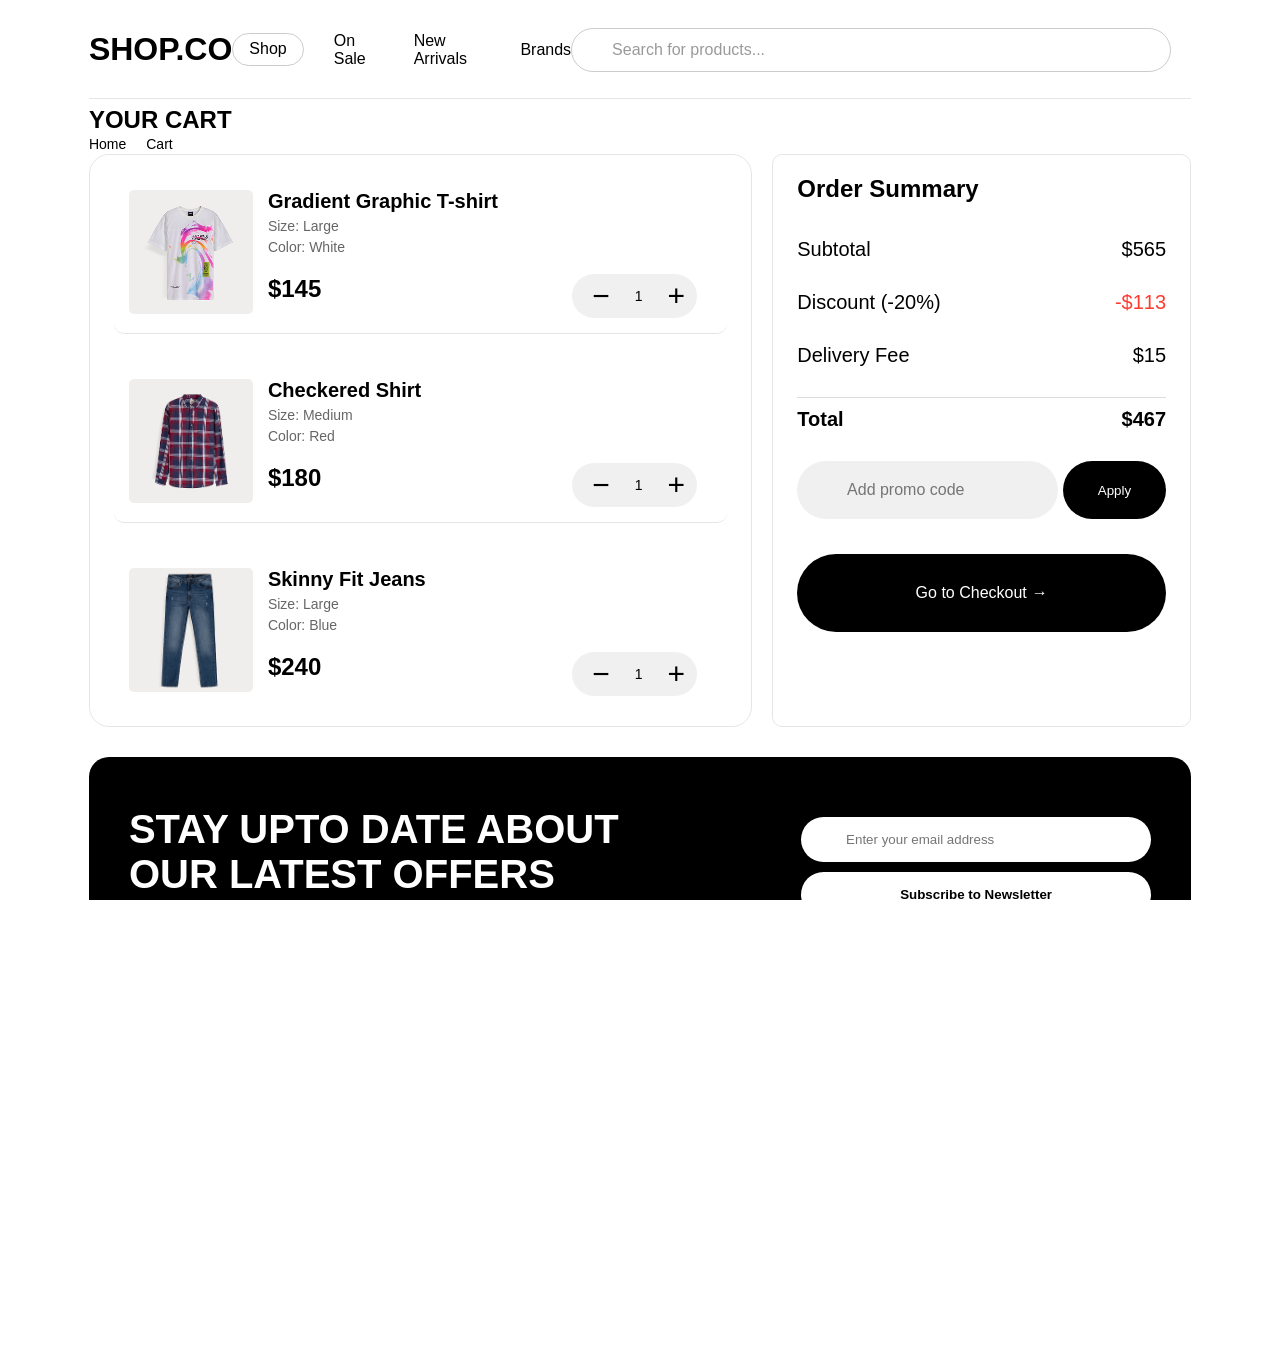
==== cart.html @ a0dbca33 ". ," ====
<!DOCTYPE html>
<html lang="en">

<head>
  <meta charset="UTF-8" />
  <meta name="viewport" content="width=device-width, initial-scale=1.0" />
  <title>Cart -SHOP.CO - Premium Fashion Destination</title>
  <link rel="stylesheet" href="style.css" />
  <link href="https://fonts.cdnfonts.com/css/satoshi" rel="stylesheet">
  <link href="https://db.onlinewebfonts.com/c/f1fcc5aed1e20fc0cdb9f8a7573625bd?family=Integral+CF+Regular"
    rel="stylesheet">
  <script src="https://kit.fontawesome.com/8c332603b5.js" crossorigin="anonymous"></script>
</head>

<body>
  <div id="new-visitor-alert" class="alert-box">
    <span class="close-button">&times;</span>
    <p>Sign up and get 20% off to your first order.
      <span class="alert__link"><a href="">Sign Up Now.</a></span>
    </p>
  </div>
  <header class="header">
    <div class="header__content">
      <div class="header__toggle">
        <i class="fa-solid fa-bars"></i>
      </div>
      <div class="header__logo">
        <a href="index.html#home">SHOP.CO</a>
      </div>
      <nav class="nav">
        <ul class="nav__list">
          <li class="nav__item">
            <div class="dropdown">
              <button class="dropdown__button">
                <a href="product-detail.html">Shop</a>
                <i class="fa fa-angle-down dropdown__icon"></i>
              </button>
              <div class="dropdown__content">
                <a href="#">Men</a>
                <a href="#">Women</a>
                <a href="#">Children</a>
              </div>
            </div>
          </li>
          <li class="nav__item"><a href="index.html#top-sales" class="nav__link">On Sale</a></li>
          <li class="nav__item"><a href="index.html#new__arrivals" class="nav__link">New Arrivals</a></li>
          <li class="nav__item"><a href="" class="nav__link">Brands</a></li>
        </ul>
      </nav>
      <div class="search">
        <div class="search__container">
          <i class="fa-solid fa-search"></i>
          <input type="text" class="search__input" id="search" placeholder="Search for products..." />
        </div>

      </div>
      <div class="header__icons">
        <a href="cart.html"><i class="fa-solid fa-shopping-cart header__icon"></i></a>
        <a href="#"><i class="fa fa-user-circle-o header__icon"></i></a>
      </div>
    </div>
  </header>

  <main id="cart-shop">

    <div class="breadcrumbs">
      <a href="#">Home</a>
      <div class="breadcrumbs-icon"><i class="fa-solid fa-chevron-right"></i></div> <a href="#">Cart</a>
    </div>
    

    <div class="cart-content">
      <h1>YOUR CART</h1>
      <div class="cart-container">
          <div class="cart-items">
              <div class="cart-item">
                  <div class="item-image"></div>
                  <div class="item-details">
                      <div class="item-title">Gradient Graphic T-shirt</div>
                      <div class="item-meta">Size: Large</div>
                      <div class="item-meta">Color: White</div>
                      <div class="item-price">$145</div>
                  </div>
                  <div class="item-actions">
                      <span class="quantity-selector">
                          <button class="quantity-btn">−</button>
                          <span class="quantity-btn figure">1</span>
                          <button class="quantity-btn">+</button>
                      </span>
                      <button class="remove-btn">
                          <i class="fa-solid fa-trash-can"></i>
                      </button>
                  </div>
              </div>
              
              <div class="cart-item">
                  <div class="item-image">
                  </div>
                  <div class="item-details">
                      <div class="item-title">Checkered Shirt</div>
                      <div class="item-meta">Size: Medium</div>
                      <div class="item-meta">Color: Red</div>
                      <div class="item-price">$180</div>
                  </div>
                  <div class="item-actions">
                  <span class="quantity-selector">
                          <button class="quantity-btn">−</button>
                          <span class="quantity-btn figure">1</span>
                          <button class="quantity-btn">+</button>
                  </span>
                      <button class="remove-btn">
                          <i class="fa-solid fa-trash-can"></i>
                      </button>
                  </div>
              </div>
              
              <div class="cart-item">
                  <div class="item-image "></div>

                  <div class="item-details">
                      <div class="item-title">Skinny Fit Jeans</div>
                      <div class="item-meta">Size: Large</div>
                      <div class="item-meta">Color: Blue</div>
                      <div class="item-price">$240</div>
                  </div>
                  <div class="item-actions">
                      <span class="quantity-selector">
                          <button class="quantity-btn">−</button>
                          <span class="quantity-btn figure">1</span>
                          <button class="quantity-btn">+</button>
                      </span>
                      <button class="remove-btn">
                          <i class="fa-solid fa-trash-can"></i>
                          
                      </button>
                  </div>
              </div>
          </div>
          

          <div class="cart-summary">
              <div class="summary-card">
                  <div class="summary-title">Order Summary</div>
                  
                  <div class="summary-row">
                      <div>Subtotal</div>
                      <div>$565</div>
                  </div>
                  
                  <div class="summary-row">
                      <div>Discount (-20%)</div>
                      <div class="discount">-$113</div>
                  </div>
                  
                  <div class="summary-row">
                      <div>Delivery Fee</div>
                      <div>$15</div>
                  </div>
                  
                  <div class="summary-row summary-total">
                      <div>Total</div>
                      <div>$467</div>
                  </div>
                
                  <div class="promo-input">
                      <input type="text" placeholder="      Add promo code" />
                      <i class="fa-solid fa-tag"></i>
                      <button class="apply-btn">Apply</button>
                  </div>
                  
                  <button class="checkout-btn">
                      Go to Checkout
                      <span>→</span>
                  </button>
              </div>
          </div>
      </div>
    </div>
      
  </main>

  <footer class="footer">
    <div class="newsletter">
      <div class="newsletter__content">
        <div class="newsletter__column">
          <h2 class="newsletter__title">STAY UPTO DATE ABOUT <br> OUR LATEST OFFERS</h2>
          <div class="newsletter__form">
            <div class="input-container">
              <i class="fa-solid fa-envelope"></i>
              <input type="email" class="newsletter__input" placeholder="Enter your email address" />
            </div>
            <button class="newsletter__button">Subscribe to Newsletter</button>
          </div>
        </div>
      </div>
    </div>

    <div class="footer__content__container">
      <div class="footer__content">
        <div class="footer__column">
          <div class="footer__logo"><a href="index.html#home">SHOP.CO</a></div>
          <div class="footer__description">
            We have clothes that suits your style and which you're proud to wear. From women to men.
          </div>
          <div class="social-links">
            <i class="fab fa-twitter social-links__icon"></i>
            <i class="fab fa-facebook-f social-links__icon"></i>
            <i class="fab fa-instagram social-links__icon"></i>
            <i class="fab fa-github social-links__icon"></i>
          </div>
        </div>

        <div class="footer__column">
          <h4 class="footer__column-title">Company</h4>
          <ul class="footer__list">
            <li class="footer__list-item">About</li>
            <li class="footer__list-item">Features</li>
            <li class="footer__list-item">Works</li>
            <li class="footer__list-item">Career</li>
          </ul>
        </div>

        <div class="footer__column">
          <h4 class="footer__column-title">Help</h4>
          <ul class="footer__list">
            <li class="footer__list-item">Customer Support</li>
            <li class="footer__list-item">Delivery Details</li>
            <li class="footer__list-item">Terms & Conditions</li>
            <li class="footer__list-item">Privacy Policy</li>
          </ul>
        </div>

        <div class="footer__column">
          <h4 class="footer__column-title">FAQ</h4>
          <ul class="footer__list">
            <li class="footer__list-item">Account</li>
            <li class="footer__list-item">Manage Deliveries</li>
            <li class="footer__list-item">Orders</li>
            <li class="footer__list-item">Payments</li>
          </ul>
        </div>

        <div class="footer__column">
          <h4 class="footer__column-title">Resources</h4>
          <ul class="footer__list">
            <li class="footer__list-item">Free eBooks</li>
            <li class="footer__list-item">Development Tutorial</li>
            <li class="footer__list-item">How to - Blog</li>
            <li class="footer__list-item">Youtube Playlist</li>
          </ul>
        </div>
      </div>

      <div class="footer__bottom">
        <div>Shop.co © 2000–2023, All Rights Reserved</div>
        <div class="payment-methods">
          <img src="https://img.icons8.com/color/48/visa.png" alt="Visa" />
          <img src="https://img.icons8.com/color/48/mastercard-logo.png" alt="Mastercard" />
          <img src="https://img.icons8.com/color/48/paypal.png" alt="Paypal" />
          <img src="https://img.icons8.com/color/48/apple-pay.png" alt="Apple Pay" />
          <img src="https://img.icons8.com/color/48/google-pay.png" alt="Google Pay" />
        </div>
      </div>
  </footer>
  </div>
</body>

</html>
---- style.css ----
:root {
  /* Font Families */
  --font-primary: "Integral CF", sans-serif;
  --font-secondary: 'Satoshi', sans-serif;

  /* Font Sizes */
  --fs-small: 12px;
  --fs-base: 14px;
  --fs-medium: 16px;
  --fs-large: 20px;
  --fs-xl: 24px;
  --fs-xxl: 32px;
  --fs-heading-sm: 36px;
  --fs-heading-md: 40px;
  --fs-heading-lg: 48px;
  --fs-heading-xl: 64px;

  /* Colors */
  --color-black: #000000;
  --color-white: #ffffff;
  --color-gray-light: #d9d9d9;
  --color-gray-medium: #f0f0f0;
  --color-gray-dark: #888888;
  --color-text-primary: rgba(0, 0, 0, 1);
  --color-text-secondary: rgba(0, 0, 0, 0.6);
  --color-text-tertiary: rgba(0, 0, 0, 0.4);
  --color-accent: #ff3333;
  --color-star: #ffc633;
  --color-success: #01ab31;

  /* Spacing */
  --space-xs: 5px;
  --space-sm: 10px;
  --space-md: 15px;
  --space-lg: 20px;
  --space-xl: 30px;
  --space-xxl: 40px;

  /* Border Radius */
  --radius-sm: 20px;
  --radius-md: 40px;
  --radius-lg: 62px;
  --radius-circle: 50%;

  /* Shadows */
  --shadow-sm: 0 2px 10px rgba(0, 0, 0, 0.05);
  --shadow-md: 0 4px 12px rgba(0, 0, 0, 0.1);
  --shadow-lg: 0 8px 16px rgba(0, 0, 0, 0.2);

  /* Transitions */
  --transition-fast: 0.2s ease;
  --transition-medium: 0.3s ease;
  --transition-slow: 0.5s ease;
}

* {
  padding: 0;
  margin: 0;
  box-sizing: border-box;
  ;
}

a {
  text-decoration: none;
  color: inherit;
  border: none;
}


html,
body {
  width: 100vw;
  height: 100%;
  margin: 0;
  padding: 0;
  scroll-behavior: smooth;
  overflow-x: hidden;

}

body {
  padding-top: 76px;
  font-family: var(--font-secondary);
  transition: padding-top 0.3s;
  display: flex;
  flex-direction: column;
  min-height: 100vh;
  -ms-overflow-style: none;
}

body.alert-active {
  padding-top: 116px;
}

body::-webkit-scrollbar {
  display: none;
}

.alert-box {
  position: fixed;
  top: 0;
  left: 0;
  width: 100%;
  background-color: #000000;
  color: #ffffff;
  padding: 15px;
  z-index: 1000;
  font-size: 14px;
  align-items: center;
  text-align: center;
  height: 40px;
  display: none;
  transition: var(--transition-medium);
}

.alert__link a {
  color: #fff;
}

.alert-active .header {
  top: 40px;
}

.close-button {
  position: absolute;
  top: 5px;
  right: 10px;
  font-size: 20px;
  cursor: pointer;
}

/* Header Styles */
.header {
  display: flex;
  justify-content: space-between;
  align-items: center;
  background: #ffffff;
  position: absolute;
  width: 100vw;
  z-index: 100;
  top: 0;
  margin: 0 auto;
  transition: top 0.3s;
  overflow: hidden;
  padding: 0;
  left: 0;
  right: 0;
  height: 100px;

}

.header__content {
  width: 86.11vw;
  display: flex;
  border-bottom: 1px solid rgba(0, 0, 0, 0.1);
  justify-content: space-between;
  align-items: center;
  background: #ffffff;
  padding: 26px 0;
  position: relative;
  top: 0;
  margin: 0 auto;
  transition: top 0.3s;
}

.header__toggle {
  display: none;
}

.header__logo {
  font-weight: bold;
  font-size: 32px;
  font-family: var(--font-primary);
}

.nav__list {
  list-style: none;
  display: flex;
  gap: 30px;
}

.nav__item {
  display: flex;
  align-items: center;
  font-family: var(--font-secondary);

}

.nav__link {
  text-decoration: none;
  color: black;
}

.dropdown__icon {
  font-size: 16px;
  color: black;
  background: transparent;
  border: none;
  vertical-align: middle;
}

.dropdown {
  position: relative;
  display: inline-block;
  display: flex;
  align-items: center;
  gap: 5px;
  border: none;
  outline: none;
}

.dropdown__content {
  display: none;
  position: absolute;
  background-color: #f0f0f0;
  min-width: 200px;
  box-shadow: 0px 8px 16px 0px rgba(0, 0, 0, 0.2);
  z-index: 1;
  border: none;
  outline: none;
}

.dropdown__button {
  background-color: #ffffff;
  color: black;
  font-size: 16px;
  border: none;
  cursor: pointer;
  position: relative;
  border: none;
  outline: none;
}

.search {
  display: flex;
  justify-content: center;
  align-items: center;
  gap: 20px;
  position: relative;
}

.search__container {
  position: relative;

}

.search__container .fa-search {
  position: absolute;
  top: 50%;
  left: 20px;
  transform: translateY(-50%);
  color: #d9d9d9;
  z-index: 1;
}

.search__input {
  width: 40%;
  padding: 15px 20px 15px 45px;
  border-radius: 62px;
  position: relative;
  box-shadow: rgba(0, 0, 0, 0.1);
  border: none;
}


.search__input:focus {
  outline: none;
  box-shadow: rgba(0, 0, 0, 0.1) 0px 0px 0px 2px;
}

.search__input::placeholder {
  color: rgba(0, 0, 0, 0.4);
  font-size: 16px;
  font-family: var(--font-secondary);

}

.header__icons {
  display: flex;
  gap: 20px;
}

.header__icon {
  font-size: 24px;
  color: black;
  background: transparent;
  border: none;
}

input[type="text"] {
  width: 600px;
  box-sizing: border-box;
  border: 1px solid #ccc;
  border-radius: 62px;
  font-size: 16px;
  background-color: white;

  background-position: 10px 10px;
  background-repeat: no-repeat;
  padding: 12px 20px 12px 40px;
}

.icon {
  font-size: 24px;
  color: black;
  background: transparent;
  border: none;
}





/* Hero Section */
.hero {
  position: relative;
  width: 100vw;
  margin: 0;
  left: 0;
}

.hero__content {
  top: 1%;
  position: absolute;
  width: 100%;
  margin: 0 auto;
  left: 10%;
  line-height: 2;

}

.hero__content h1 {
  text-align: left;
  line-height: 1.5;
  font-weight: 900;
  font-family: var(--font-primary);
}

.hero__image-container {
  display: block;
  justify-content: center;
  align-items: center;
  height: 850px;
  background-image: url("images/Rectangle 2.jpg");
  background-size: cover;
  background-position: center;
  position: relative;
  width: 100vw;
  margin: 0;
  padding: 0;
  background-repeat: no-repeat;
}

.hero__title {
  font-size: 64px;
  color: black;
  font-weight: bolder;
  line-height: 1.2;
  padding: 10px;
}

.hero__description {
  font-size: 16px;
  color: rgba(0, 0, 0, 0.6);
  padding: 20px;
  line-height: 2;

}

.hero__button {
  background-color: black;
  color: white;
  font-size: 16px;
  border: none;
  padding: 16px 32px;
  border-radius: 62px;
  cursor: pointer;
  box-shadow: rgba(0, 0, 0, 0.1);
  width: 210px;
  padding: 16px 32px;
  align-items: center;
  justify-content: center;
  letter-spacing: 1.2;
  display: flex;
  margin-top: 20px;
  margin-bottom: 40px;
}

.hero__button:hover {
  background-color: #d9d9d9;
  color: black;
  box-shadow: rgba(0, 0, 0, 0.1) 0px 0px 0px 2px;
}

.stats {
  width: 50%;
  display: flex;
}

.stats__container {
  padding: 0 50px 0;
  text-align: center;
  border-left: 1px solid rgba(0, 0, 0, 0.1);
  line-height: 1.5;
}

.stats__container:first-child {
  padding-left: 0;
  border-left: none;
}

.stats__item {
  color: #d9d9d9;
  display: flex;
  flex-direction: column;
  padding: 0;
  margin: 0;
}

.value {
  font-size: 40px;
  color: #000;
  font-weight: bold;
}

.label {
  font-size: 14px;
  color: rgba(0, 0, 0, 0.6);
  width: 100%;

}

.stats__items .stats {
  margin: 0;
  padding: 0;
}

.stats__item:first-child {
  margin-left: 0;
  padding-left: 0;
}


.hero__vector {
  position: absolute;
  top: 70px;
  right: 90px;
  height: 200px;
  width: 200px;
  background: url(vectors/Vector.png);
  background-repeat: no-repeat;
}

.hero__vector-two {
  position: absolute;
  top: 250px;
  left: 800px;
  height: 200px;
  width: 200px;
  background: url(vectors/Vector-two.png);
  background-repeat: no-repeat;
}


/* Brands Section */
.brands {
  background-color: black;
  height: 201px;
  width: 100vw;
  color: #000;
  margin: 0;
  padding: 0;
}

.brands__container {
  color: #ffffff;
  padding: 10px;
  border-radius: 5px;
  height: 200px;
  display: flex;
  margin-left: 32px;
  margin-right: 32px;
  align-items: center;
  margin: 0;
  padding: 0 6.945%;
  width: 100vw;
}

.brands__logo {
  flex-basis: 20%;
  display: flex;
}

.brands__logo:first-child {
  background: url(vectors/versace.png);
  height: 100px;
  background-repeat: no-repeat;
  width: 100%;
  background-position: center;
}

.brands__logo:nth-child(2) {
  background: url(vectors/zara-logo-1\ 1.png);
  height: 100px;
  background-repeat: no-repeat;
  width: 100%;
  background-position: center;
}

.brands__logo:nth-child(3) {
  background: url(vectors/gucci-logo-1\ 1.png);
  height: 100px;
  background-repeat: no-repeat;
  width: 100%;
  background-position: center;
}

.brands__logo:nth-child(4) {
  background: url(vectors/prada-logo-1\ 1.png);
  height: 100px;
  background-repeat: no-repeat;
  width: 100%;
  background-position: center;
}

.brands__logo:nth-child(5) {
  background: url(vectors/Group.png);
  height: 100px;
  background-repeat: no-repeat;
  width: 100%;
  background-position: center;
}

/* Products Section */
.products-section {
  display: block;
  justify-content: center;
  align-items: center;
  width: 86.11%;
  margin: 0 auto;

}

.arrivals {
  border-bottom: 1px solid rgba(0, 0, 0, 0.1);
}

.section__header {
  font-size: 48px;
  text-align: center;
  margin: 100px 0;
  font-family: var(--font-primary);
  font-weight: bold;

}

.products__container {
  width: 100%;
  align-items: center;
  margin: 0 auto;
}

.section__button {
  display: inline-block;
  text-align: center;
  width: 100%;
}

.products__button {
  width: 220px;
  padding: 16px 32px;
  border-radius: 62px;
  border: 2px solid gray;
  background-color: white;
  color: #1e1e1e;
  margin: 100px 0;

}

.products__button:hover {
  background-color: #1e1e1e;
  color: #ffffff;
}


/* Product Cards */
.products-grid {
  display: flex;
  gap: 1%;
  margin: auto;
  width: 100%;
}

.products-grid .product-card:first-child {
  margin-left: 0;
}

.products-grid .product-card:last-child {
  margin-right: 0;
}

.product-card {
  width: calc(25% - 0.75%);
  margin: 0;
}

.product-card .checked,
.product-card .fa-star-half {
  color: gold;
}

.product-card h3 {
  font-size: 20px;
  font-family: var(--font-secondary);
}

.product-card label {
  font-size: 14px;
  padding: 10px;
  font-weight: bold;
}

.product-card img {
  width: 100%;
  height: 100%;
  flex-direction: row;
  border-radius: 20px;
}

.product-price__current {
  color: black;
}

.product-price__old {
  text-decoration: line-through;
  color: grey;
}

.product-price__current,
.product-price__old {
  font-size: 24px;
  font-weight: bold;
  margin-right: 5px;
}

.product-price__discount {
  color: #ff3333;
  font-size: 12px;
  box-shadow: 2px 2px 12px rgba(255, 51, 51, 0.1);
  border-radius: 62%;
  border: none;
  outline: none;
  width: 94px;
}


/* Categories Section */

.homepage-categories {
  width: 86.11vw;
  margin: 0 auto;
  padding: 50px 0;
}


.categories__content {
  display: block;
  width: 100%;
  padding: 40px 0;
  background-color: #f0f0f0;
  border-radius: 40px;
  margin: 0 auto;
}

.categories__header {
  text-align: center;
  font-size: 48px;
  font-weight: 900;
  margin-bottom: 50px;
  text-transform: uppercase;
  padding-top: 50px;
  font-family: var(--font-primary);

}

.categories-grid {
  display: flex;
  flex-direction: column;
  width: 90%;
  margin: 0 auto;
  padding-bottom: 100px;
}

.categories-row {
  display: flex;
  width: 100%;
  gap: 1.5%;
  margin-bottom: 20px;
  justify-content: center;
  height: 560px;
}

.category-card {
  background-color: white;
  border-radius: 20px;
  overflow: hidden;
  box-shadow: 0 2px 10px rgba(0, 0, 0, 0.05);
  position: relative;
  height: 550px;
}

.category-card a {
  display: block;
  position: relative;
  width: 100%;
  height: 100%;
  left: 0;
  top: 0;
}

.category-card__name {
  position: absolute;
  top: 30px;
  left: 30px;
  font-size: 36px;
  font-weight: bold;
  font-family: var(--font-secondary);

}

.category-card__image {
  width: 100%;
  height: 100%;
  background-size: cover;
  background-position: center;
}

.category-card--casual,
.category-card--gym {
  width: 60%;
}

.category-card--formal,
.category-card--party {
  width: 100%;
}

.category-card--casual .category-card__image {
  background-image: url('images/image 11.png');
}

.category-card--formal .category-card__image {
  background-image: url('images/image 13.png');
}

.category-card--party .category-card__image {
  background-image: url('images/image 12.png');
}

.category-card--gym .category-card__image {
  background-image: url('images/image 14.png');
}

/* Testimonials Section */
.testimonials {
  display: block;
  width: 86.11vw;
  margin: 0 auto;
}

.testimonials__header {
  display: flex;
  justify-content: space-between;
  align-items: center;
  margin: 0 auto;
  padding: 40px 20px;
  width: 100%;
}

.testimonials__title {
  font-size: 48px;
  margin: 0;
  font-family: var(--font-primary);

}

.testimonials__controls {
  display: flex;
  gap: 15px;
}

.testimonials__arrow {
  width: 50px;
  height: 50px;
  border-radius: 50%;
  background-color: #ffffff;
  display: flex;
  align-items: center;
  justify-content: center;
  cursor: pointer;
  transition: all 0.3s ease;
}

.testimonials__arrow:hover {
  background-color: #f1f1f1f1;
  color: black;
}

.testimonials__arrow i {
  font-size: 1.2rem;
}

.testimonials__grid {
  width: 100%;
  display: flex;
  justify-content: center;
  align-items: center;
  gap: 0.7%;
  margin: 0 auto;

}

.testimonial-card {
  min-width: 28%;
  background-color: #ffffff;
  border: 1px solid #ddd;
  border-radius: 20px;
  padding: 32px 28px;
  box-shadow: 0 4px 12px rgba(0, 0, 0, 0.1);
}

.blurry__text {
  -webkit-filter: blur(2px);
  filter: blur(2px);
  opacity: 0.9;
}

.testimonial-card__rating {
  color: #ffc633;
  font-size: 18px;
  margin-bottom: 12px;
}

.testimonial-card__verified {
  display: flex;
  align-items: center;
  margin-bottom: 12px;
  font-size: 14px;
  color: #333;
  font-weight: 500;
}

.testimonial-card__author {
  font-weight: bold;
  font-size: 16px;
  margin-right: 10px;
}

.testimonial-card__badge {
  background-color: #01ab31;
  color: white;
  border-radius: 50%;
  font-size: 12px;
  width: 20px;
  height: 20px;
  display: flex;
  align-items: center;
  justify-content: center;
}

.testimonial-card__text {
  font-size: 16px;
  color: rgba(0, 0, 0, 0.6);
  line-height: 1.5;
  font-family: var(--font-secondary);

}

/* Product Detail Page */

#product-detail-page {
  display: block;
  justify-content: center;
  width: 86.11vw;
  margin: 0 auto;
  padding: 50px 0;
  flex-direction: column;
}

.breadcrumbs {
  width: 86.11vw;
  display: inline-flex;
  position: absolute;
  padding: 30px 0 ;
  font-family: var(--font-secondary);
  font-size: var(--fs-base);
  text-align: left;
  margin: 0 auto;
  gap: 10px;
  z-index: 20;

}

.breadcrumbs.icon {
  display: inline-block;
  margin: 0 5px;
}


/* Product Detail Page - Display Product */
.container {
  display: block;
  flex-direction: column;
  gap: 2rem;
  flex-wrap: wrap;
  width: 100%;
}

.image-container{
  display: flex;
  gap: 1rem;
  align-items: center;
  justify-content: center;
  width: 45%;
  float: left;
}
.gallery {
  display: flex;
  flex-direction: column;
  gap: 1rem;
}

.gallery .thumb {
  width: 180px;
  height: 250px;
  background-size: cover;
  background-position: center;
  border-radius: 20px;
  border: 1px solid #ddd;
  cursor: pointer;
  gap: 50px;
}

.thumb:nth-child(1) {
  background-image: url("images/image 2.png");
}

.thumb:nth-child(2) {
  background-image: url("images/image 5.png");
}

.thumb:nth-child(3) {
  background-image: url("images/image 6.png");
}

.main-image {
  width: 550px;
  height: 780px;
  background-image: url("images/image 1.png");
  background-size: cover;
  background-position: center;
  border-radius: 20px;
}

.info-container{
  width: 54%;
  display:inline-block;
  display: right;
  padding: 20px 24px;
}

.level{
  border-bottom: 1px solid rgba(0, 0, 0, 0.1);
  width: 100%;
}
.info {
  max-width: 500px;
}

.info h1 {
  font-size: 40px;
  font-weight: bold;
  margin-bottom: 0.5rem;
  font-family: var(--font-primary);
}

.rating {
  display: flex;
  align-items: center;
  gap: 0.4rem;
  margin-bottom: 1rem;
  font-size: 16px;
}

.rating i {
  color: gold;
}

.price {
  display: flex;
  align-items: center;
  gap: 1rem;
  font-size: 32px;
  margin-bottom: 1rem;
  font-family: var(--font-secondary);

}

.price .original {
  text-decoration: line-through;
  color: #888;
}

.price .discount {
  color: red;
  font-size: 0.9rem;
  font-weight: bold;
}

.description {
  font-size: 0.9rem;
  color: #555;
  margin-bottom: 1.5rem;
}

.options {
  margin-bottom: 1rem;
}

.options h4 {
  margin: 0.5rem 0;
}

.colors span {
  display: inline-block;
  width: 40px;
  height: 40px;
  border-radius: 50%;
  margin-right: 0.5rem;
  cursor: pointer;
  border: 2px solid transparent;
  padding: 2px;
}

.colors span:nth-child(1) {
  background-color: #4f4631;
}

.colors span:nth-child(2) {
  background: #314f4a;
}

.colors span:nth-child(3) {
  background: #31344f
}


.active::after {
  content: '\f00c';
  font-family: 'Font Awesome 6 Free';
  font-weight: 900;
  color: white;
  position: absolute;
  top: 10px;
  left: 12px;
  font-size: 14px;
}
  

.sizes button {
  margin-right: 0.5rem;
  padding: 0.3rem 0.8rem;
  border: 1px solid #ccc;
  border-radius: 20px;
  cursor: pointer;
  background: white;
}

.sizes button.active {
  background: black;
  color: white;
  border-color: black;
}

.quantity {
  display: flex;
  align-items: center;
  gap: 1rem;
  margin: 1.5rem 0;
}

.quantity button {
  background: #eee;
  border: none;
  padding: 0.5rem 0.8rem;
  font-size: 1rem;
  border-radius: 6px;
  cursor: pointer;
}

.quantity input {
  width: 40px;
  text-align: center;
  font-size: 1rem;
  border: none;
  background: transparent;
}

.quantity--selector {
  display: flex;
  align-items: center;
  margin-right: 15px;
  width: 170px;
  height: 52px;
  background-color: #f0f0f0;
  border-radius: 62px;
}

.quantity-bunn {
  border: none;
  cursor: pointer;
  display: flex;
  margin: 0 0 0 15px;
  padding: 0 5px;
  font-size: 50px;
  background: none;
  color: #000;
}

.figure {
  font-size: 40px;
}


.add-to-cart {
  background: black;
  color: white;
  padding: 1rem;
  width: 100%;
  border: none;
  border-radius: 30px;
  font-size: 1rem;
  cursor: pointer;
}

/* Product Info */
.info {
  max-width: 500px;
}

.info h1 {
  font-size: 1.6rem;
  font-weight: bold;
  margin-bottom: 0.5rem;
}

.rating {
  display: flex;
  align-items: center;
  gap: 0.4rem;
  margin-bottom: 1rem;
}

.rating i {
  color: gold;
}

.price {
  display: flex;
  align-items: center;
  gap: 1rem;
  font-size: 1.2rem;
  margin-bottom: 1rem;
}

.price .original {
  text-decoration: line-through;
  color: #888;
}

.price .discount {
  color: red;
  font-size: 0.9rem;
  font-weight: bold;
}

.description {
  font-size: 0.9rem;
  color: #555;
  margin-bottom: 1.5rem;
}

.options {
  margin-bottom: 1rem;
}

.options h4 {
  margin: 0.5rem 0;
}

.colors span {
  display: inline-block;
  width: 24px;
  height: 24px;
  border-radius: 50%;
  margin-right: 0.5rem;
  cursor: pointer;
  border: 2px solid transparent;
}

.colors span.active {
  border-color: black;
}

.sizes button {
  margin-right: 0.5rem;
  padding: 0.3rem 0.8rem;
  border: 1px solid #ccc;
  border-radius: 20px;
  cursor: pointer;
  background: white;
}

.sizes button.active {
  background: black;
  color: white;
  border-color: black;
}

.quantity {
  display: flex;
  align-items: center;
  gap: 1rem;
  margin: 1.5rem 0;
}

.quantity button {
  background: #eee;
  border: none;
  padding: 0.5rem 0.8rem;
  font-size: 1rem;
  border-radius: 6px;
  cursor: pointer;
}

.quantity input {
  width: 40px;
  text-align: center;
  font-size: 1rem;
  border: none;
  background: transparent;
}

.add-to-cart {
  background: black;
  color: white;
  padding: 1rem;
  width: 100%;
  border: none;
  border-radius: 30px;
  font-size: 1rem;
  cursor: pointer;
}

@media (max-width: 768px) {
  .container {
    flex-direction: column;
    align-items: center;
  }

  .main-image img {
    width: 100%;
    max-width: 350px;
  }
}

/* Product Detail  Page - Testimonial Card */

/* Tabs */
.tabs {
  display: flex;
  justify-content: center;
  gap: 3rem;
  border-bottom: 1px solid #ddd;
  margin-bottom: 1rem;
  width: 100%;
}

.tabs span {
  padding: 1rem 0;
  cursor: pointer;
  width: 33%;
  text-align: center;
}

.tabs span.active {
  border-bottom: 2px solid black;
  font-weight: bold;
}

/* Header Section */
.controls-header {
  display: flex;
  justify-content: space-between;
  align-items: center;
  margin-bottom: 1.5rem;
  flex-wrap: wrap;
  gap: 1rem;
}

.controls-header h2 {
  font-size: 1.2rem;
}

.controls-header-figure {
  font-family: var(--font-secondary);
  font-size: var(--fs-base);
  font-weight: normal;
}

.controls {
  display: flex;
  align-items: center;
  gap: 1rem;
}

.icon-button {
  font-size: 1.2rem;
  color: #555;
  padding: 8px;
  border: 1px solid #ccc;
  border-radius: 50%;
  background: white;
  cursor: pointer;
}

.dropdown {
  padding: 0.4rem 1rem;
  border: 1px solid #ccc;
  border-radius: 20px;
  background: white;
  cursor: pointer;
  display: flex;
  align-items: center;
  gap: 0.5rem;
}

.review-button {
  background: black;
  color: white;
  border: none;
  padding: 0.5rem 1rem;
  border-radius: 20px;
  cursor: pointer;
}

/* Testimonial Card Styling */
.testimonial-deck__container {
  display: flex;
  width: 100%;
  justify-content: space-between;
  gap: 20px;
  flex-wrap: wrap;
}

.testimonial-deck {
  background-color: #ffffff;
  border-radius: 12px;
  padding: 20px;
  box-shadow: 0 2px 8px rgba(0, 0, 0, 0.08);
  margin-bottom: 0;
  width: calc(50% - 10px);
  box-sizing: border-box;
  border: 1px solid #e0e0e0;
}

.testimonial-deck__header {
  display: flex;
  justify-content: space-between;
  align-items: center;
  margin-bottom: 16px;
}

.testimonial-deck__rating {
  display: flex;
}

.testimonial-deck__rating .fas.fa-star {
  color: #FFD700;
  margin-right: 2px;
}

.testimonial-deck__menu {
  color: #777;
  cursor: pointer;
}

.testimonial-deck__author {
  display: flex;
  align-items: center;
  margin-bottom: 12px;
  font-weight: 600;
  font-size: 16px;
}

.author-name {
  margin-right: 5px;
}

.verification-badge {
  color: #fff;
  background-color: #4CAF50;
  border-radius: 50%;
  width: 18px;
  height: 18px;
  display: inline-flex;
  align-items: center;
  justify-content: center;
}

.verification-badge .fas.fa-check-circle {
  font-size: 14px;
}

.testimonial-deck__text {
  color: #333;
  font-size: 14px;
  line-height: 1.5;
  margin-bottom: 16px;
}

.testimonial-deck__date {
  color: #777;
  font-size: 12px;
  margin-top: 10px;
}


.fa-check-circle {
  color: white;
}

.fas.fa-star-half-alt {
  color: #FFD700;
}


/* Category Page */
#category-page {
  display: block;
  width: 86.11%;
  margin: 0 auto;
  font-family: var(--font-secondary);
}

.category-container {
  margin: 100px 0;
  display: flex;
  gap: 20px;
  width: 86.11vw;
}

.product-container--casual {
  width: 200px;
}

.products-grid--casual {
  display: grid;
  grid-template-columns: repeat(3, 1fr);
  gap: 20px;
}

.categories {
  flex-basis: 250px;
  flex-shrink: 0;
  width: 23%;
}

.products-display--casual {
  flex-grow: 1;
  width: 77%;
}

.products-display-heading {
  display: flex;
  justify-content: center;
}

.products-display-heading-left {
  font-size: 32px;
  font-weight: bold;
  font-family: var(--font-secondary);
  float: left;
}

.products-display-heading-right {
  float: right;
  text-align: center;
  justify-content: center;
}

.products-display-heading-right-item {
  font-family: var(--font-secondary);
  font-size: 16px;
  font-weight: bold;
}

/* Category Page */
.sidebar {
  background: white;
  border-radius: 16px;
  width: 280px;
  padding: 20px 24px;
  box-shadow: 0 2px 12px rgba(0, 0, 0, 0.1);
}

h2 {
  font-size: 18px;
  margin-bottom: 10px;
}

.section {
  margin-bottom: 24px;
}

.section-title {
  font-weight: bold;
  display: flex;
  justify-content: space-between;
  align-items: center;
  margin-bottom: 10px;
}

.item-list,
.dress-style {
  list-style: none;
  padding: 0;
  margin: 0;
}

.item-list li,
.dress-style li {
  padding: 8px 0;
  display: flex;
  justify-content: space-between;
  cursor: pointer;
}

.slider-container {
  display: flex;
  align-items: center;
  justify-content: space-between;
}

.range {
  width: 100%;
}

input[type="range"] {
  -webkit-appearance: none;
  -moz-appearance: none;
  appearance: none;

}

input[type="range"]::-webkit-slider-runnable-track {
  width: 100%;
  height: 6px;
  background: #f0f0f0;
  border-radius: 20px;
}

input[type="range"]::-webkit-slider-thumb {
  -webkit-appearance: none;
  width: 20px;
  height: 20px;
  background: #000;
  cursor: pointer;
  border-radius: 50%;
}

input[type="range"]::-moz-range-thumb {
  width: 20px;
  height: 20px;
  background-color: #000;
  border-radius: 50%;
  box-shadow: 0 0 10px rgba(0, 0, 0, 0.2);
  cursor: pointer;
}

input[type="range"]::-ms-thumb {
  width: 30px;
  height: 30px;
  background-color: #000;
  border-radius: 50%;
  box-shadow: 0 0 10px rgba(0, 0, 0, 0.2);
  cursor: pointer;
  border: none;
}

.color-picker {
  display: flex;
  flex-wrap: wrap;
  gap: 10px;
}

.color {
  width: 37px;
  height: 37px;
  border-radius: 50%;
  position: relative;
  cursor: pointer;
  border: 2px solid rgba(0, 0, 0, 0.2);

}

.color-picker :nth-child(1) {
  background-color: #00D26A;
}

.color-picker :nth-child(2) {
  background-color: #FF2D2D;

}

.color-picker :nth-child(3) {
  background-color: #FFE600;

}

.color-picker :nth-child(4) {
  background-color: #FF8A00;

}

.color-picker :nth-child(5) {
  background-color: #00CFFF;

}

.color-picker :nth-child(6) {
  background-color: #0038FF;
}

.color-picker :nth-child(7) {
  background-color: #A300FF;

}

.color-picker :nth-child(8) {
  background-color: #FF00B8;

}

.color-picker :nth-child(9) {
  background-color: #FFF;

}

.color-picker :nth-child(10) {
  background-color: #000;

}

.selected::after {
  content: '\f00c';
  font-family: 'Font Awesome 6 Free';
  font-weight: 900;
  color: white;
  position: absolute;
  top: 10px;
  left: 12px;
  font-size: 14px;
}

.size-buttons {
  display: grid;
  grid-template-columns: repeat(2, auto);
  gap: 10px;
}

.size-buttons button {
  padding: 12px 20px;
  background: #eee;
  border: none;
  border-radius: 20px;
  cursor: pointer;
}

.size-buttons .selected {
  background: black;
  color: white;
}

.apply-filter {
  width: 100%;
  padding: 12px;
  background: black;
  color: white;
  border: none;
  border-radius: 20px;
  font-size: 16px;
  cursor: pointer;
}

hr {
  border: none;
  border-top: 1px solid #eee;
  margin: 20px 0;
}

/* Pagination */
.pagination {
  display: flex;
  justify-content: space-between;
  gap: 10px;
  width: 100%;
}

.page-btn-left {
  float: left;
}

.page-btn-right {
  float: right;
}

.page-numbers-list {
  display: flex;
  justify-content: space-evenly;
  flex-direction: row;
}

.page-btn {
  padding: 12px 20px;
  border: 1px solid #ddd;
  background: #fff;
  border-radius: 8px;
  font-size: 14px;
  color: #333;
  display: flex;
  align-items: center;
  gap: 10px;
  cursor: pointer;
  transition: all 0.2s ease-in-out;
}

.page-btn:hover {
  background: #f0f0f0;
}

.page-number {
  padding: 12px 20px;
  border-radius: 8px;
  color: #555;
  cursor: pointer;
}

.page-number:hover {
  background-color: #f5f5f5;
}

.page-number.active {
  background: #e5e5e5;
  color: #000;
  font-weight: bold;
}

.ellipsis {
  padding: 8px 12px;
  color: #bbb;
  cursor: default;
}





/* CART PAGE*/

#cart-shop {
  padding: 30px 0;
  width: 86.11vw;
  display: block;
  margin: 0 auto;
}


.cart-content {
  display: flex;
  flex-direction: column;
  width: 100%;
  margin: 0 auto;
}

h1 {
  font-size: 24px;
  font-weight: bold;
  margin-bottom: 20px;
}

.cart-container {
  display: flex;
  gap: 20px;
}

.cart-items {
  flex: 1;
  display: flex;
  flex-direction: column;
  gap: 20px;
  width: 58%;
  border-radius: 20px;
  border: 1px solid rgba(0, 0, 0, 0.1);
  padding: 20px 24px;

}

.cart-summary {
  width: 38%;
  display: flex;
  font-family: var(--font-secondary);
}

.summary-card {
  width: 100%;
  height: inherit;
  padding: 20px 24px;
  border-radius: 20px;
  border: 1px solid rgba(0, 0, 0, 0.1);

  
}
.cart-item {
  display: flex;
  padding: 15px;
  border-radius: 10px;
  margin-bottom: 10px;
  position: relative;
  border-bottom: 1px solid rgba(0, 0, 0, 0.1);
}
.cart-item:last-child{
  border-bottom:none;
  padding-bottom: 0;
}

.item-image {
  width: 124px;
  height: 124px;
  border-radius: 5px;
  margin-right: 15px;
  background-size: cover;
  background-position: center;
  background-repeat: no-repeat;
  background-color: #f0f0f0;

}

.cart-item:nth-child(1) .item-image {
  background-image: url('images/image 18.png');
}

.cart-item:nth-child(2) .item-image {
  background-image: url('images/Frame 34.png');
}

.cart-item:nth-child(3) .item-image {
  background-image: url('images/Frame 33.png');
}


.item-details {
  flex: 1;
  font-family: var(--font-secondary);

}

.item-title {
  font-weight: bold;
  margin-bottom: 5px;
  font-size: 20px;
}

.item-meta {
  font-size: 14px;
  color: #666;
  margin-bottom: 5px;
}

.item-price {
  font-weight: bold;
  margin-top: 5px;
  font-size: 24px;
  padding: 15px 0;
}

.item-actions {
  display: flex;
  align-items: center;
  justify-content: space-between;
  flex-direction: row;
  position: relative;
}

.quantity-selector {
  display: flex;
  align-items: center;
  margin-right: 15px;
  width: 125px;
  height: 44px;
  background-color: #f0f0f0;
  border-radius: 62px;
  position: absolute;
  bottom: 0;
  right: 0;
}

.quantity-btn {
  border: none;
  cursor: pointer;
  display: flex;
  margin: 0 0 0 15px;
  padding: 0 5px;
  font-size: 30px;
  background: none;
  color: #000;
}

 .figure{
  font-size: 14px;
}

.remove-btn {
  color: #ff3333;
  background: none;
  border: none;
  cursor: pointer;
  width: 20px;
  height: 20px;
  position: absolute;
  right: 0;
  top: 0;
}

.summary-card {
  border: 1px solid rgba(0, 0, 0, 0.1);
  border-radius: 10px;
  padding: 20px 24px;
  width: 100%;
  font-family: var(--font-secondary);
}

.summary-title {
  font-weight: bold;
  margin-bottom: 35px;
  font-size: 24px;
}

.summary-row {
  display: flex;
  justify-content: space-between;
  margin-bottom: 30px;
  font-size: 20px;
}

.discount {
  color: #ff3b30;
}

.summary-total {
  font-weight: bold;
  border-top: 1px solid #ddd;
  padding-top: 10px;
  margin-top: 10px;
}

.promo-input {
  display: flex;
  margin-top: 15px;
  margin-bottom: 35px;
  position: relative;
}

.promo-input input{
  flex: 1;
  padding: 10px;
  padding-left: 35px;
  background: #f0f0f0;
  border-radius: 62px;
  margin-right: 5px;
  position: relative;
  width: 72%;
  padding: 20px 24px;
  border: none;
}

.promo-input input::placeholder {
 font-size: 16px;
 font-family: var(--font-secondary);
}

.fa-tag {
  position: absolute;
  left: 25px;
  top: 50%;
  transform: translateY(-50%);
  color: #888;
}

.apply-btn {
  background-color: #000;
  color: white;
  border: none;
  border-radius: 62px;
  padding: 0 15px;
  cursor: pointer;
  width: 28%;
}

.checkout-btn {
  background-color: #000;
  color: white;
  border: none;
  border-radius: 62px;
  padding: 30px 54px;
  width: 100%;
  cursor: pointer;
  display: flex;
  align-items: center;
  justify-content: center;
  gap: 5px;
  font-size: 16px;
}


*/
/* Footer */


/* Newsletter Section */
.newsletter {
  width: 100%;
  margin: 0 auto;
  position: absolute;
  z-index: 11;
  bottom: -200px;
}

.newsletter__content {
  width: 86.11%;
  margin: 0 auto;
}

.newsletter__column {
  background-color: #000;
  color: white;
  padding: 40px;
  border-radius: 0 0 20px 20px;
  display: flex;
  flex-wrap: wrap;
  justify-content: space-between;
  align-items: center;
  border-radius: 20px;
}

.newsletter__title {
  font-size: 2.5rem;
  font-weight: bold;
  max-width: 600px;
  font-family: var(--font-primary);

}

.newsletter__form {
  display: flex;
  gap: 10px;
  margin-top: 20px;
  flex-direction: column;
}

.input-container {
  position: relative;
  width: 100%;
}

.input-container::placeholder {
  font-family: var(--font-secondary);
}


.input-container .fa-envelope {
  position: absolute;
  top: 50%;
  left: 15px;
  transform: translateY(-50%);
  color: #888;
  z-index: 1;
}

.newsletter__input {
  padding: 15px 20px 15px 45px;
  border: none;
  border-radius: 50px;
  width: 250px;
  outline: none;
  width: 350px;
}

.newsletter__button {
  padding: 15px 25px;
  border: none;
  border-radius: 50px;
  background-color: white;
  color: black;
  font-weight: bold;
  cursor: pointer;
  width: 350px;
  font-family: var(--font-secondary);

}

.footer {
  flex-shrink: 0;
  padding: 0 0 20px;
  width: 100vw;
  margin: 0 auto;
  font-family: var(--font-secondary);
  position: relative;
}

.footer__content__container {
  background-color: #f9f9f9;
  width: 100%;
  padding: 100px 0 0;
  position: absolute;
}

.footer__content {
  display: flex;
  flex-wrap: wrap;
  justify-content: space-between;
  padding: 40px 0;
  border-bottom: 1px solid rgba(0, 0, 0, 0.1);
  width: 86.11%;
  margin: 0 auto;
}

.footer__column {
  flex: 1 1 160px;
  margin: 20px;
}

.footer__column-title {
  font-size: 14px;
  font-weight: bold;
  letter-spacing: 1px;
  margin-bottom: 15px;
  text-transform: uppercase;
}

.footer__list {
  list-style: none;
  padding: 0;
}

.footer__list-item {
  margin-bottom: 10px;
  font-size: 14px;
  color: rgba(0, 0, 0, 0.6);
}

.footer__logo {
  font-size: 24px;
  font-weight: bold;
  margin-bottom: 10px;
  font-family: var(--font-primary);

}

.footer__description {
  font-size: 14px;
  max-width: 280px;
  color: #666;
}

.social-links {
  display: flex;
  gap: 10px;
  margin-top: 15px;
}

.social-links__icon {
  font-size: 18px;
  background: #000;
  color: white;
  padding: 8px;
  border-radius: 50%;
  cursor: pointer;
}

.footer__bottom {
  border-top: 1px solid #ddd;
  padding-top: 20px;
  display: flex;
  justify-content: space-between;
  flex-wrap: wrap;
  align-items: center;
  font-size: 14px;
  color: #888;
  width: 86.11%;
  margin: 0 auto;
}

.payment-methods img {
  height: 30px;
  margin-left: 10px;
}



/*  ======================
   MEDIA QUERIES
   ====================== 

 ----------------------
   1140px Breakpoint
   ---------------------- 
   @media screen and (max-width: 1140px)and (min-width: 767px) and (max-width: 1023px){
    .categories-row {
      flex-wrap: wrap;
      justify-content: center;
    }
  
    .category-card {
      margin-bottom: 20px;
    }
  }
   
   ----------------------
     1023px Breakpoint (Tablet)
     ---------------------- 
  @media screen  {
    .header {
      text-align: center;
      gap: 10px;
    }
    
    .header__toggle {
      display: flex;
      float: left;
      border: none;
      background: inherit;
      height: 24px;
    }
    
    .header__logo {
      float: left;
      font-size: 25.2px;
      font-weight: bold;
    }
  
    .nav__list {
      display: none;
    }
  
    input[type="text"] {
      width: 0px;
      box-sizing: border-box;
      
      font-size: 16px;
      background-color: #f0f0f0;
  
      
    }
  
    .header__icons {
      display: flex;
      border: none;
    }
  }
  
  ----------------------
     768px Breakpoint (Mobile)
     ---------------------- 
  @media (max-width: 768px) {
     Header Styles 
    .header {
      text-align: center;
      gap: 10px;
    }
    
    .header__toggle {
      display: flex;
      float: left;
    }
    
    .header__logo {
      float: left;
      font-size: 25.2px;
      font-weight: bold;
    }
  
    .nav__list {
      display: none;
    }
  
    input[type="text"] {
      width: 0px;
      box-sizing: border-box;
    
    
      background-position: 10px 10px;
      
      padding: 10px 20px;
      border: none;
      outline: none;
      right: -6em;
    }
  
    .header__icons {
      display: flex;
      border: none;
    }
  
    Categories Section 
    .categories__header {
      font-size: 32px;
      margin-bottom: 30px;
    }
  
    .category-card--casual, 
    .category-card--party, 
    .category-card--formal, 
    .category-card--gym {
      width: 100%;
      max-width: 400px;
      height: 240px;
    }
  
    .category-card__name {
      font-size: 28px;
      top: 20px;
      left: 20px;
    }
  
    Newsletter & Footer 
    .newsletter {
      flex-direction: column;
      align-items: flex-start;
    }
  
    .newsletter__form {
      flex-direction: column;
      width: 100%;
    }
  
    .newsletter__input,
    .newsletter__button {
      width: 100%;
    }
  
    .footer__content {
      flex-direction: column;
    }
  
    .footer__bottom {
      flex-direction: column;
      gap: 10px;
      text-align: center;
    }
    }

    @media (max-width: 768px) {
  .container {
    flex-direction: column;
    align-items: center;
  }

  .main-image img {
    width: 100%;
    max-width: 350px;
  }
}
    
*/
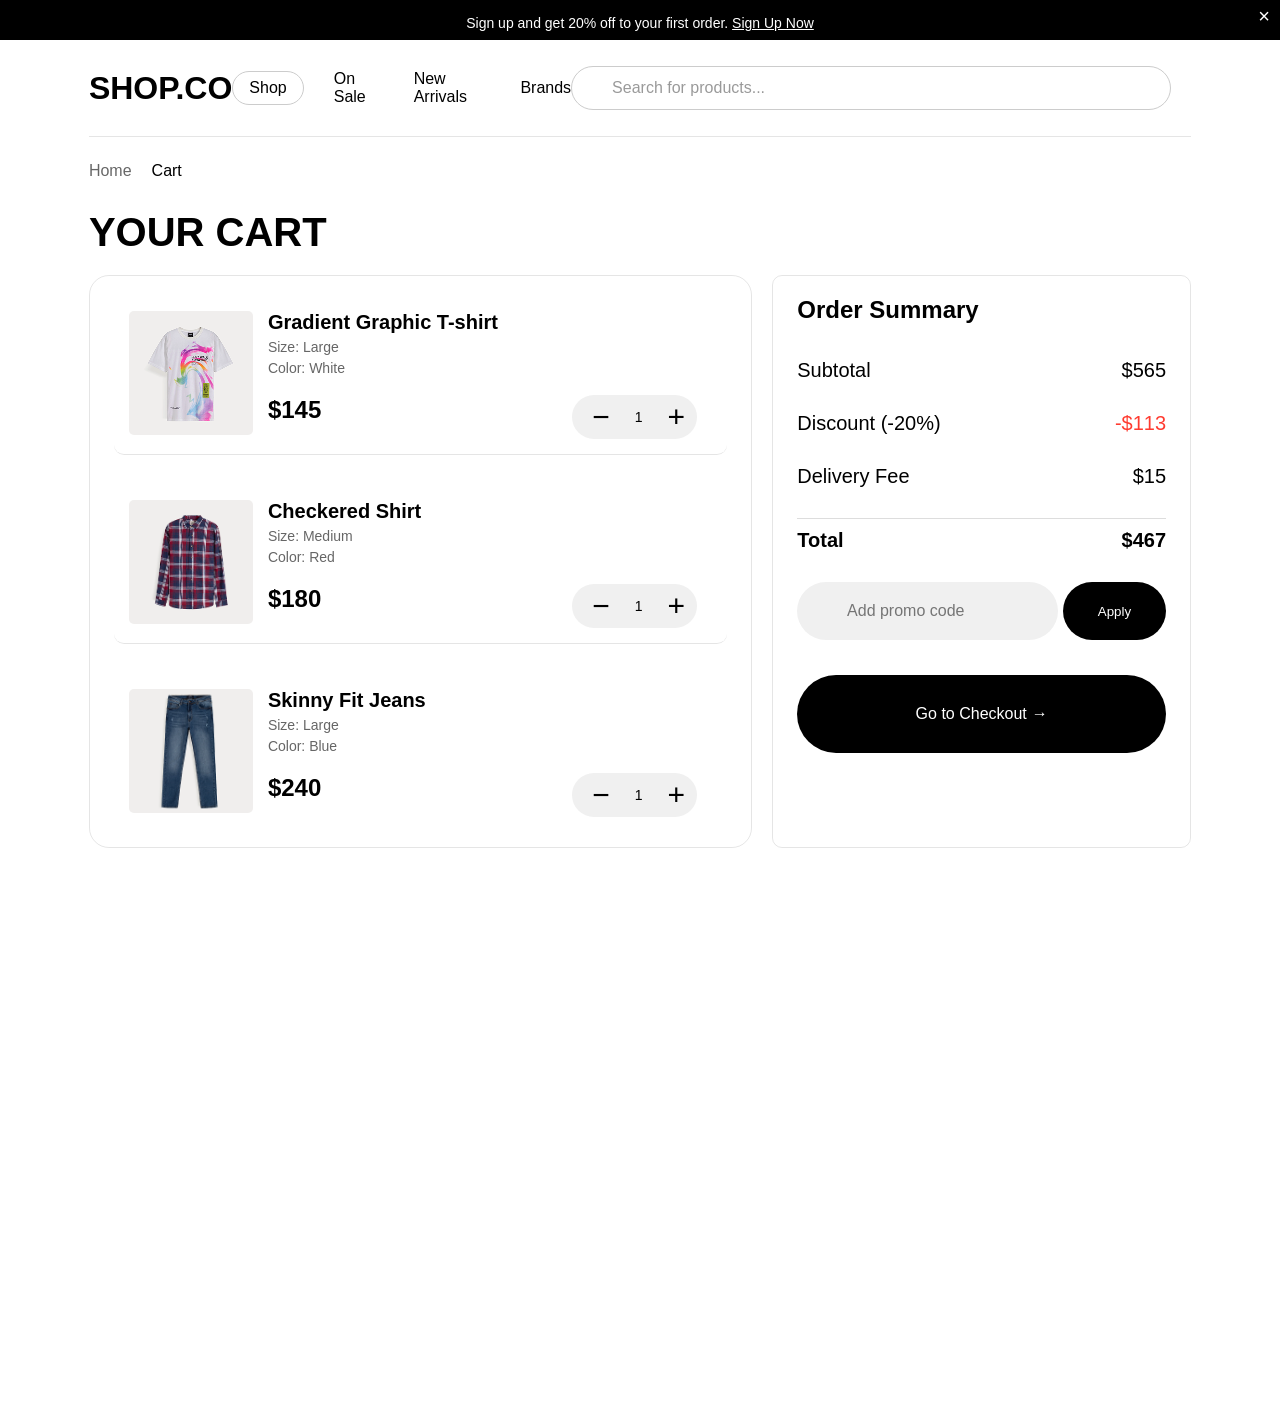
==== commit 0881cf80: ". ." ====
--- a/cart.html
+++ b/cart.html
@@ -16,7 +16,7 @@
   <div id="new-visitor-alert" class="alert-box">
     <span class="close-button">&times;</span>
     <p>Sign up and get 20% off to your first order.
-      <span class="alert__link"><a href="">Sign Up Now.</a></span>
+      <span class="alert__link"><a href="">Sign Up Now</a></span>
     </p>
   </div>
   <header class="header">
@@ -59,16 +59,13 @@
         <a href="#"><i class="fa fa-user-circle-o header__icon"></i></a>
       </div>
     </div>
-  </header>
-
-  <main id="cart-shop">
-
     <div class="breadcrumbs">
       <a href="#">Home</a>
       <div class="breadcrumbs-icon"><i class="fa-solid fa-chevron-right"></i></div> <a href="#">Cart</a>
     </div>
-    
-
+  </header>
+
+  <main id="cart-shop">
     <div class="cart-content">
       <h1>YOUR CART</h1>
       <div class="cart-container">
@@ -180,7 +177,7 @@
   </main>
 
   <footer class="footer">
-    <div class="newsletter">
+    <div class="newsletter" id="now">
       <div class="newsletter__content">
         <div class="newsletter__column">
           <h2 class="newsletter__title">STAY UPTO DATE ABOUT <br> OUR LATEST OFFERS</h2>
--- a/style.css
+++ b/style.css
@@ -57,7 +57,7 @@
   padding: 0;
   margin: 0;
   box-sizing: border-box;
-  ;
+  -webkit-user-drag:none;
 }
 
 a {
@@ -75,15 +75,13 @@
   padding: 0;
   scroll-behavior: smooth;
   overflow-x: hidden;
+  overflow-y: auto;
 
 }
 
 body {
-  padding-top: 76px;
   font-family: var(--font-secondary);
   transition: padding-top 0.3s;
-  display: flex;
-  flex-direction: column;
   min-height: 100vh;
   -ms-overflow-style: none;
 }
@@ -109,12 +107,12 @@
   align-items: center;
   text-align: center;
   height: 40px;
-  display: none;
   transition: var(--transition-medium);
 }
 
 .alert__link a {
   color: #fff;
+  text-decoration: underline;
 }
 
 .alert-active .header {
@@ -132,27 +130,24 @@
 /* Header Styles */
 .header {
   display: flex;
+  flex-direction: column;
   justify-content: space-between;
   align-items: center;
-  background: #ffffff;
-  position: absolute;
+  background: #fff;
   width: 100vw;
   z-index: 100;
   top: 0;
   margin: 0 auto;
   transition: top 0.3s;
-  overflow: hidden;
   padding: 0;
-  left: 0;
-  right: 0;
-  height: 100px;
+  position: relative;
+  margin-top: 40px;
 
 }
 
 .header__content {
   width: 86.11vw;
   display: flex;
-  border-bottom: 1px solid rgba(0, 0, 0, 0.1);
   justify-content: space-between;
   align-items: center;
   background: #ffffff;
@@ -308,7 +303,26 @@
 }
 
 
-
+/* Breadcrumbs */
+.breadcrumbs {
+  width: 86.11vw;
+  font-family: var(--font-secondary);
+  font-size: var(--fs-medium);
+  gap: 10px;
+  color: rgba(0, 0, 0, 0.6);
+  border-top: 1px solid rgba(0, 0, 0, 0.1);
+  display: flex;
+  padding: 25px 0;  
+}
+
+.breadcrumbs a:last-child {
+  color: #000;
+}
+
+.breadcrumbs.icon {
+  display: inline-block;
+  margin: 0 5px;
+}
 
 
 /* Hero Section */
@@ -320,7 +334,7 @@
 }
 
 .hero__content {
-  top: 1%;
+  top: 100px;
   position: absolute;
   width: 100%;
   margin: 0 auto;
@@ -538,6 +552,7 @@
   align-items: center;
   width: 86.11%;
   margin: 0 auto;
+  padding:  50px 0 ;
 
 }
 
@@ -548,7 +563,7 @@
 .section__header {
   font-size: 48px;
   text-align: center;
-  margin: 100px 0;
+  padding: 100px 0 50px;
   font-family: var(--font-primary);
   font-weight: bold;
 
@@ -600,7 +615,8 @@
 }
 
 .product-card {
-  width: calc(25% - 0.75%);
+  width: calc(25% - 1%);
+  height: 400px;
   margin: 0;
 }
 
@@ -887,24 +903,6 @@
   flex-direction: column;
 }
 
-.breadcrumbs {
-  width: 86.11vw;
-  display: inline-flex;
-  position: absolute;
-  padding: 30px 0 ;
-  font-family: var(--font-secondary);
-  font-size: var(--fs-base);
-  text-align: left;
-  margin: 0 auto;
-  gap: 10px;
-  z-index: 20;
-
-}
-
-.breadcrumbs.icon {
-  display: inline-block;
-  margin: 0 5px;
-}
 
 
 /* Product Detail Page - Display Product */
@@ -916,7 +914,7 @@
   width: 100%;
 }
 
-.image-container{
+.image-container {
   display: flex;
   gap: 1rem;
   align-items: center;
@@ -924,6 +922,7 @@
   width: 45%;
   float: left;
 }
+
 .gallery {
   display: flex;
   flex-direction: column;
@@ -962,19 +961,21 @@
   border-radius: 20px;
 }
 
-.info-container{
+.info-container {
   width: 54%;
-  display:inline-block;
+  display: inline-block;
   display: right;
   padding: 20px 24px;
 }
 
-.level{
+.level {
   border-bottom: 1px solid rgba(0, 0, 0, 0.1);
   width: 100%;
-}
+
+}
+
 .info {
-  max-width: 500px;
+  max-width: 90%;
 }
 
 .info h1 {
@@ -984,15 +985,15 @@
   font-family: var(--font-primary);
 }
 
-.rating {
+.product-card__rating {
   display: flex;
   align-items: center;
   gap: 0.4rem;
-  margin-bottom: 1rem;
+  margin: 0.2rem 0;
   font-size: 16px;
 }
 
-.rating i {
+.product-card__rating .fa {
   color: gold;
 }
 
@@ -1065,7 +1066,7 @@
   left: 12px;
   font-size: 14px;
 }
-  
+
 
 .sizes button {
   margin-right: 0.5rem;
@@ -1107,13 +1108,14 @@
 }
 
 .quantity--selector {
-  display: flex;
+  display: block;
   align-items: center;
   margin-right: 15px;
   width: 170px;
   height: 52px;
   background-color: #f0f0f0;
   border-radius: 62px;
+  float: left;
 }
 
 .quantity-bunn {
@@ -1136,11 +1138,13 @@
   background: black;
   color: white;
   padding: 1rem;
-  width: 100%;
+  width: 70%;
   border: none;
   border-radius: 30px;
   font-size: 1rem;
   cursor: pointer;
+  display: block;
+  float: right;
 }
 
 /* Product Info */
@@ -1454,22 +1458,28 @@
 }
 
 .category-container {
-  margin: 100px 0;
+  margin: 10px 0;
   display: flex;
   gap: 20px;
   width: 86.11vw;
 }
 
 .product-container--casual {
-  width: 200px;
-}
-
-.products-grid--casual {
   display: grid;
   grid-template-columns: repeat(3, 1fr);
   gap: 20px;
 }
 
+.products-grid--casual {
+display: block;
+}
+
+.product-card-display img {
+  width: 430px;
+  border-radius: 20px;
+  height: 500px;
+
+}
 .categories {
   flex-basis: 250px;
   flex-shrink: 0;
@@ -1482,8 +1492,9 @@
 }
 
 .products-display-heading {
-  display: flex;
+  display: block;
   justify-content: center;
+  margin-bottom: 50px;
 }
 
 .products-display-heading-left {
@@ -1508,10 +1519,12 @@
 /* Category Page */
 .sidebar {
   background: white;
-  border-radius: 16px;
+  border-radius: 20px;
   width: 280px;
   padding: 20px 24px;
-  box-shadow: 0 2px 12px rgba(0, 0, 0, 0.1);
+  border: 1px solid rgba(0, 0, 0, 0.1);
+  font-family: var(--font-secondary);
+  color: rgba(0, 0, 0, 0.6);
 }
 
 h2 {
@@ -1523,12 +1536,21 @@
   margin-bottom: 24px;
 }
 
+.products-grid--casual img {
+  border-radius: 20px;
+}
+
+.section-title .fa-sliders-h {
+  color: rgba(0, 0, 0, 0.4);
+}
+
 .section-title {
   font-weight: bold;
   display: flex;
   justify-content: space-between;
   align-items: center;
   margin-bottom: 10px;
+  color: black;
 }
 
 .item-list,
@@ -1715,6 +1737,7 @@
   justify-content: space-between;
   gap: 10px;
   width: 100%;
+  padding: 10px;
 }
 
 .page-btn-left {
@@ -1779,7 +1802,7 @@
 /* CART PAGE*/
 
 #cart-shop {
-  padding: 30px 0;
+  padding: 5px 0;
   width: 86.11vw;
   display: block;
   margin: 0 auto;
@@ -1794,9 +1817,10 @@
 }
 
 h1 {
-  font-size: 24px;
+  font-size: 40px;
   font-weight: bold;
   margin-bottom: 20px;
+  font-family: var(--font-primary);
 }
 
 .cart-container {
@@ -1829,8 +1853,9 @@
   border-radius: 20px;
   border: 1px solid rgba(0, 0, 0, 0.1);
 
-  
-}
+
+}
+
 .cart-item {
   display: flex;
   padding: 15px;
@@ -1839,8 +1864,9 @@
   position: relative;
   border-bottom: 1px solid rgba(0, 0, 0, 0.1);
 }
-.cart-item:last-child{
-  border-bottom:none;
+
+.cart-item:last-child {
+  border-bottom: none;
   padding-bottom: 0;
 }
 
@@ -1926,7 +1952,7 @@
   color: #000;
 }
 
- .figure{
+.figure {
   font-size: 14px;
 }
 
@@ -1981,7 +2007,7 @@
   position: relative;
 }
 
-.promo-input input{
+.promo-input input {
   flex: 1;
   padding: 10px;
   padding-left: 35px;
@@ -1995,8 +2021,8 @@
 }
 
 .promo-input input::placeholder {
- font-size: 16px;
- font-family: var(--font-secondary);
+  font-size: 16px;
+  font-family: var(--font-secondary);
 }
 
 .fa-tag {
@@ -2034,25 +2060,28 @@
 
 
 */
+
 /* Footer */
-
-
 /* Newsletter Section */
 .newsletter {
   width: 100%;
   margin: 0 auto;
-  position: absolute;
-  z-index: 11;
-  bottom: -200px;
-}
-
+  position: relative !important;
+  z-index: 10;
+  bottom: -1000px !important;
+}
+
+#now{
+  position: relative !important;
+  bottom: -100px !important;
+}
 .newsletter__content {
   width: 86.11%;
   margin: 0 auto;
 }
 
 .newsletter__column {
-  background-color: #000;
+  background-color: black;
   color: white;
   padding: 40px;
   border-radius: 0 0 20px 20px;
@@ -2121,18 +2150,17 @@
 
 .footer {
   flex-shrink: 0;
-  padding: 0 0 20px;
   width: 100vw;
   margin: 0 auto;
   font-family: var(--font-secondary);
   position: relative;
+  -webkit-user-drag: none;
 }
 
 .footer__content__container {
-  background-color: #f9f9f9;
-  width: 100%;
-  padding: 100px 0 0;
-  position: absolute;
+  background-color: #f0f0f0;
+  width: 100%;
+  padding: 80px 0 0;
 }
 
 .footer__content {
@@ -2215,8 +2243,6 @@
   height: 30px;
   margin-left: 10px;
 }
-
-
 
 /*  ======================
    MEDIA QUERIES
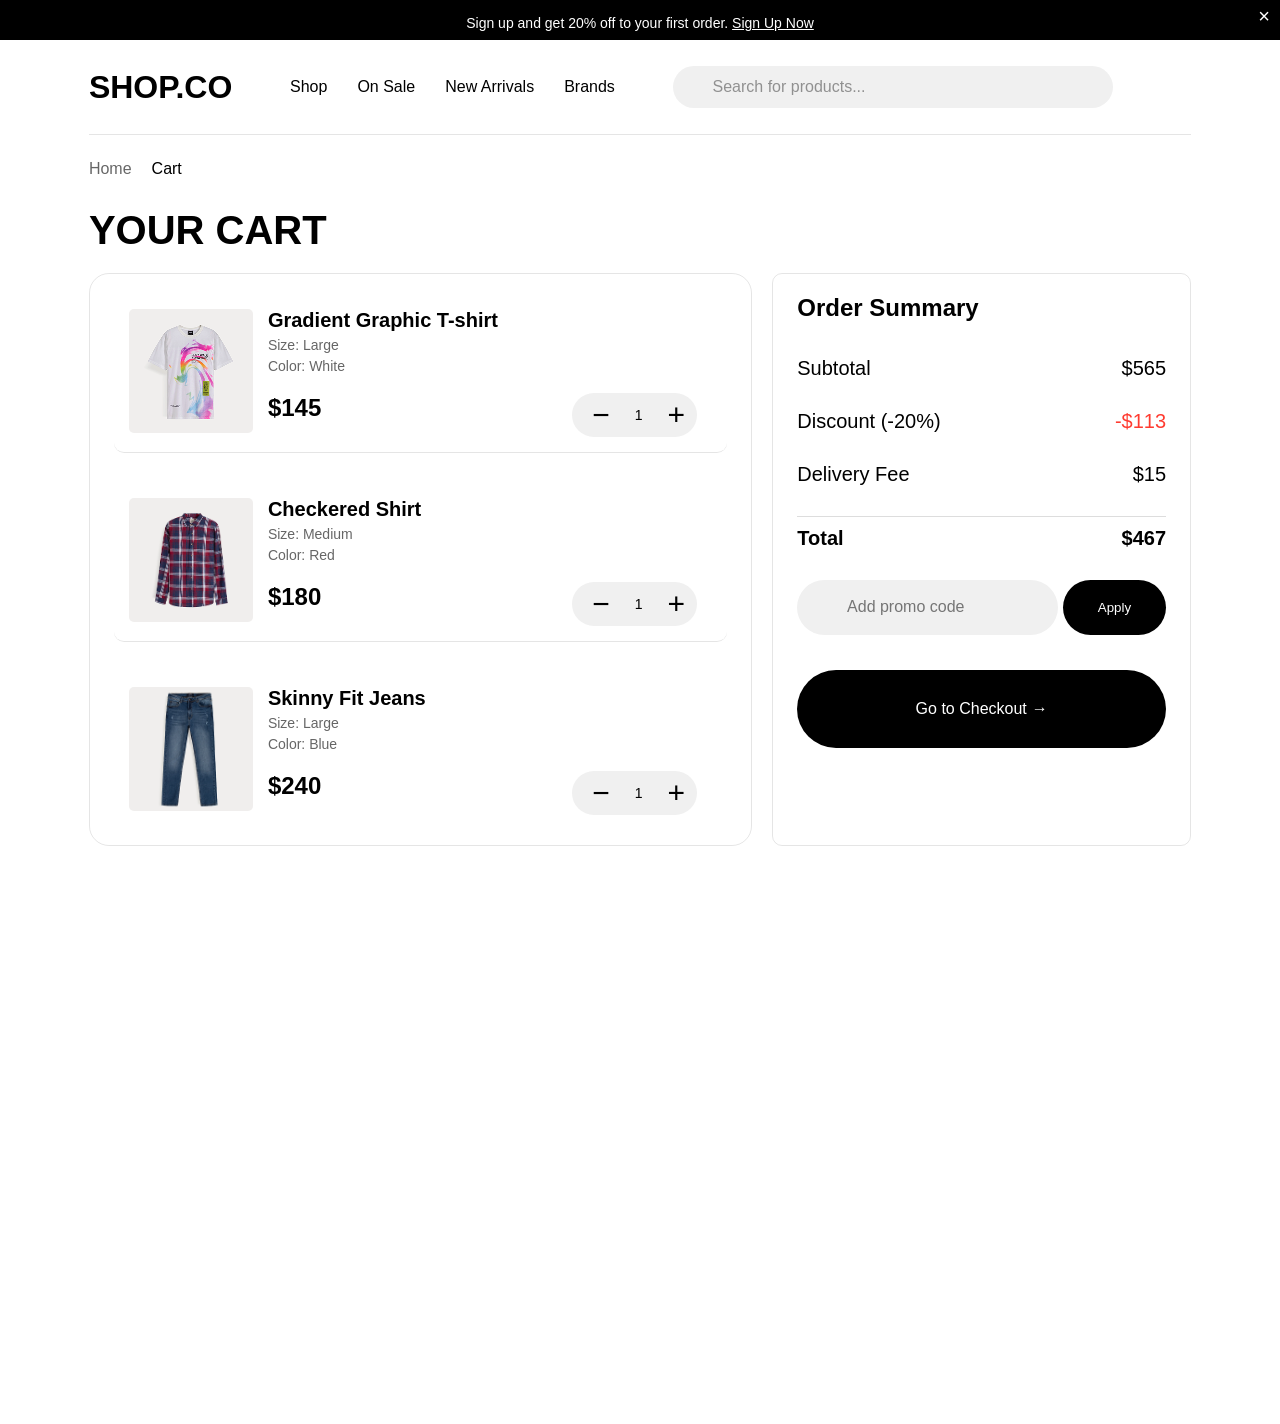
==== commit 46181565: ". ." ====
--- a/cart.html
+++ b/cart.html
@@ -30,7 +30,7 @@
       <nav class="nav">
         <ul class="nav__list">
           <li class="nav__item">
-            <div class="dropdown">
+            <div class="header-dropdown">
               <button class="dropdown__button">
                 <a href="product-detail.html">Shop</a>
                 <i class="fa fa-angle-down dropdown__icon"></i>
--- a/style.css
+++ b/style.css
@@ -150,7 +150,7 @@
   display: flex;
   justify-content: space-between;
   align-items: center;
-  background: #ffffff;
+  background: #fff;
   padding: 26px 0;
   position: relative;
   top: 0;
@@ -189,17 +189,22 @@
 .dropdown__icon {
   font-size: 16px;
   color: black;
-  background: transparent;
   border: none;
   vertical-align: middle;
 }
 
-.dropdown {
+.header-dropdown{
   position: relative;
   display: inline-block;
   display: flex;
   align-items: center;
   gap: 5px;
+  border: none;
+  outline: none;
+  background: white;
+}
+.dropdown a{
+  background-color: white;
   border: none;
   outline: none;
 }
@@ -207,16 +212,16 @@
 .dropdown__content {
   display: none;
   position: absolute;
-  background-color: #f0f0f0;
   min-width: 200px;
   box-shadow: 0px 8px 16px 0px rgba(0, 0, 0, 0.2);
   z-index: 1;
   border: none;
   outline: none;
+  background-color: white;
 }
 
 .dropdown__button {
-  background-color: #ffffff;
+  background-color: #fff;
   color: black;
   font-size: 16px;
   border: none;
@@ -232,11 +237,12 @@
   align-items: center;
   gap: 20px;
   position: relative;
+  width: 40%;
 }
 
 .search__container {
   position: relative;
-
+  width: 100%;
 }
 
 .search__container .fa-search {
@@ -244,19 +250,24 @@
   top: 50%;
   left: 20px;
   transform: translateY(-50%);
-  color: #d9d9d9;
+  color: rgba(0, 0, 0, 0.4);
   z-index: 1;
 }
 
 .search__input {
-  width: 40%;
+  width: 100%;
   padding: 15px 20px 15px 45px;
   border-radius: 62px;
   position: relative;
-  box-shadow: rgba(0, 0, 0, 0.1);
-  border: none;
-}
-
+  color: #f0f0f0;
+  border: none;
+  box-sizing: border-box;
+  font-size: 16px;
+  background-color: #f0f0f0;
+  background-position: 10px 10px;
+  background-repeat: no-repeat;
+  padding: 12px 20px 12px 40px;
+}
 
 .search__input:focus {
   outline: none;
@@ -280,19 +291,6 @@
   color: black;
   background: transparent;
   border: none;
-}
-
-input[type="text"] {
-  width: 600px;
-  box-sizing: border-box;
-  border: 1px solid #ccc;
-  border-radius: 62px;
-  font-size: 16px;
-  background-color: white;
-
-  background-position: 10px 10px;
-  background-repeat: no-repeat;
-  padding: 12px 20px 12px 40px;
 }
 
 .icon {
@@ -971,6 +969,7 @@
 .level {
   border-bottom: 1px solid rgba(0, 0, 0, 0.1);
   width: 100%;
+  padding: 20px 0;
 
 }
 
@@ -983,6 +982,9 @@
   font-weight: bold;
   margin-bottom: 0.5rem;
   font-family: var(--font-primary);
+}
+.info-rating{
+  font-size: 14px;
 }
 
 .product-card__rating {
@@ -993,7 +995,7 @@
   font-size: 16px;
 }
 
-.product-card__rating .fa {
+.product-card__rating .fa ,.info-rating .fa{
   color: gold;
 }
 
@@ -1072,9 +1074,11 @@
   margin-right: 0.5rem;
   padding: 0.3rem 0.8rem;
   border: 1px solid #ccc;
-  border-radius: 20px;
+  border-radius: 62px;
   cursor: pointer;
   background: white;
+  font-size: 16px;
+  color: rgba(0, 0, 0, 0.6);
 }
 
 .sizes button.active {
@@ -1083,89 +1087,28 @@
   border-color: black;
 }
 
-.quantity {
-  display: flex;
-  align-items: center;
-  gap: 1rem;
-  margin: 1.5rem 0;
-}
-
-.quantity button {
-  background: #eee;
-  border: none;
-  padding: 0.5rem 0.8rem;
-  font-size: 1rem;
-  border-radius: 6px;
-  cursor: pointer;
-}
-
-.quantity input {
-  width: 40px;
-  text-align: center;
-  font-size: 1rem;
-  border: none;
-  background: transparent;
-}
-
-.quantity--selector {
-  display: block;
-  align-items: center;
-  margin-right: 15px;
-  width: 170px;
-  height: 52px;
-  background-color: #f0f0f0;
-  border-radius: 62px;
-  float: left;
-}
-
-.quantity-bunn {
-  border: none;
-  cursor: pointer;
-  display: flex;
-  margin: 0 0 0 15px;
-  padding: 0 5px;
-  font-size: 50px;
-  background: none;
-  color: #000;
-}
-
-.figure {
-  font-size: 40px;
-}
-
-
-.add-to-cart {
-  background: black;
-  color: white;
-  padding: 1rem;
-  width: 70%;
-  border: none;
-  border-radius: 30px;
-  font-size: 1rem;
-  cursor: pointer;
-  display: block;
-  float: right;
-}
 
 /* Product Info */
 .info {
   max-width: 500px;
 }
 
-.info h1 {
-  font-size: 1.6rem;
+.info-header{
+  font-size: 40px;
   font-weight: bold;
   margin-bottom: 0.5rem;
-}
-
-.rating {
+  font-family: var(--font-primary);
+}
+
+.info-rating {
   display: flex;
   align-items: center;
   gap: 0.4rem;
   margin-bottom: 1rem;
-}
-
-.rating i {
+  font-size: 16px;
+}
+
+.info-rating i {
   color: gold;
 }
 
@@ -1204,8 +1147,8 @@
 
 .colors span {
   display: inline-block;
-  width: 24px;
-  height: 24px;
+  width: 40px;
+  height: 40px;
   border-radius: 50%;
   margin-right: 0.5rem;
   cursor: pointer;
@@ -1218,9 +1161,9 @@
 
 .sizes button {
   margin-right: 0.5rem;
-  padding: 0.3rem 0.8rem;
-  border: 1px solid #ccc;
-  border-radius: 20px;
+  padding: 12px 24px;
+  background-color: #f0f0f0;
+  border-radius: 62px;
   cursor: pointer;
   background: white;
 }
@@ -1230,52 +1173,65 @@
   color: white;
   border-color: black;
 }
+.four{
+display:flex;
+}
 
 .quantity {
   display: flex;
   align-items: center;
-  gap: 1rem;
-  margin: 1.5rem 0;
-}
-
-.quantity button {
-  background: #eee;
-  border: none;
-  padding: 0.5rem 0.8rem;
-  font-size: 1rem;
-  border-radius: 6px;
-  cursor: pointer;
-}
-
-.quantity input {
-  width: 40px;
+  gap: 2px;
+  width: 30%;
+  margin: 10px 0;
+  background: #f0f0f0;
+  border-radius: 62px;
+  height: 50px;
+
+}
+
+.quantity--selector{
   text-align: center;
-  font-size: 1rem;
-  border: none;
-  background: transparent;
-}
+  font-size: 18px;
+  display: flex;
+  flex-direction: row;
+  width: 95%;
+  height: 35px;
+  border-radius: 62px;
+  vertical-align: middle;
+  justify-content: center;
+}
+
+.quantity-bunn {
+  font-size: 16px;
+  cursor: pointer;
+  flex-basis: 30%;
+  align-items: center;
+  border: none;
+  padding: 5px 0;
+}
+.quantity-bunn:first-child {
+  width: 20px;
+  padding: 5px 0;
+
+}
+
+.figure{
+  text-align: center;
+  align-items: center;
+  vertical-align: middle;
+  justify-content: center;
+}
+
 
 .add-to-cart {
   background: black;
   color: white;
-  padding: 1rem;
-  width: 100%;
-  border: none;
-  border-radius: 30px;
+  padding: 6px 12px;
+  width: 65%;
+  border: none;
+  border-radius: 62px;
   font-size: 1rem;
   cursor: pointer;
-}
-
-@media (max-width: 768px) {
-  .container {
-    flex-direction: column;
-    align-items: center;
-  }
-
-  .main-image img {
-    width: 100%;
-    max-width: 350px;
-  }
 }
 
 /* Product Detail  Page - Testimonial Card */
@@ -1331,18 +1287,16 @@
 .icon-button {
   font-size: 1.2rem;
   color: #555;
-  padding: 8px;
-  border: 1px solid #ccc;
+  padding: 13px;
   border-radius: 50%;
-  background: white;
-  cursor: pointer;
+  background: #f0f0f0;
+  border: none;
 }
 
 .dropdown {
-  padding: 0.4rem 1rem;
-  border: 1px solid #ccc;
-  border-radius: 20px;
-  background: white;
+  padding: 16px 24px;
+  border-radius: 62px;
+  background: #f0f0f0;
   cursor: pointer;
   display: flex;
   align-items: center;
@@ -1353,8 +1307,8 @@
   background: black;
   color: white;
   border: none;
-  padding: 0.5rem 1rem;
-  border-radius: 20px;
+  padding: 20px 24px;
+  border-radius: 62px;
   cursor: pointer;
 }
 
@@ -1448,6 +1402,10 @@
   color: #FFD700;
 }
 
+.might__like{
+  width: 100%;
+}
+
 
 /* Category Page */
 #category-page {
@@ -1477,7 +1435,7 @@
 .product-card-display img {
   width: 430px;
   border-radius: 20px;
-  height: 500px;
+  height: 450px;
 
 }
 .categories {
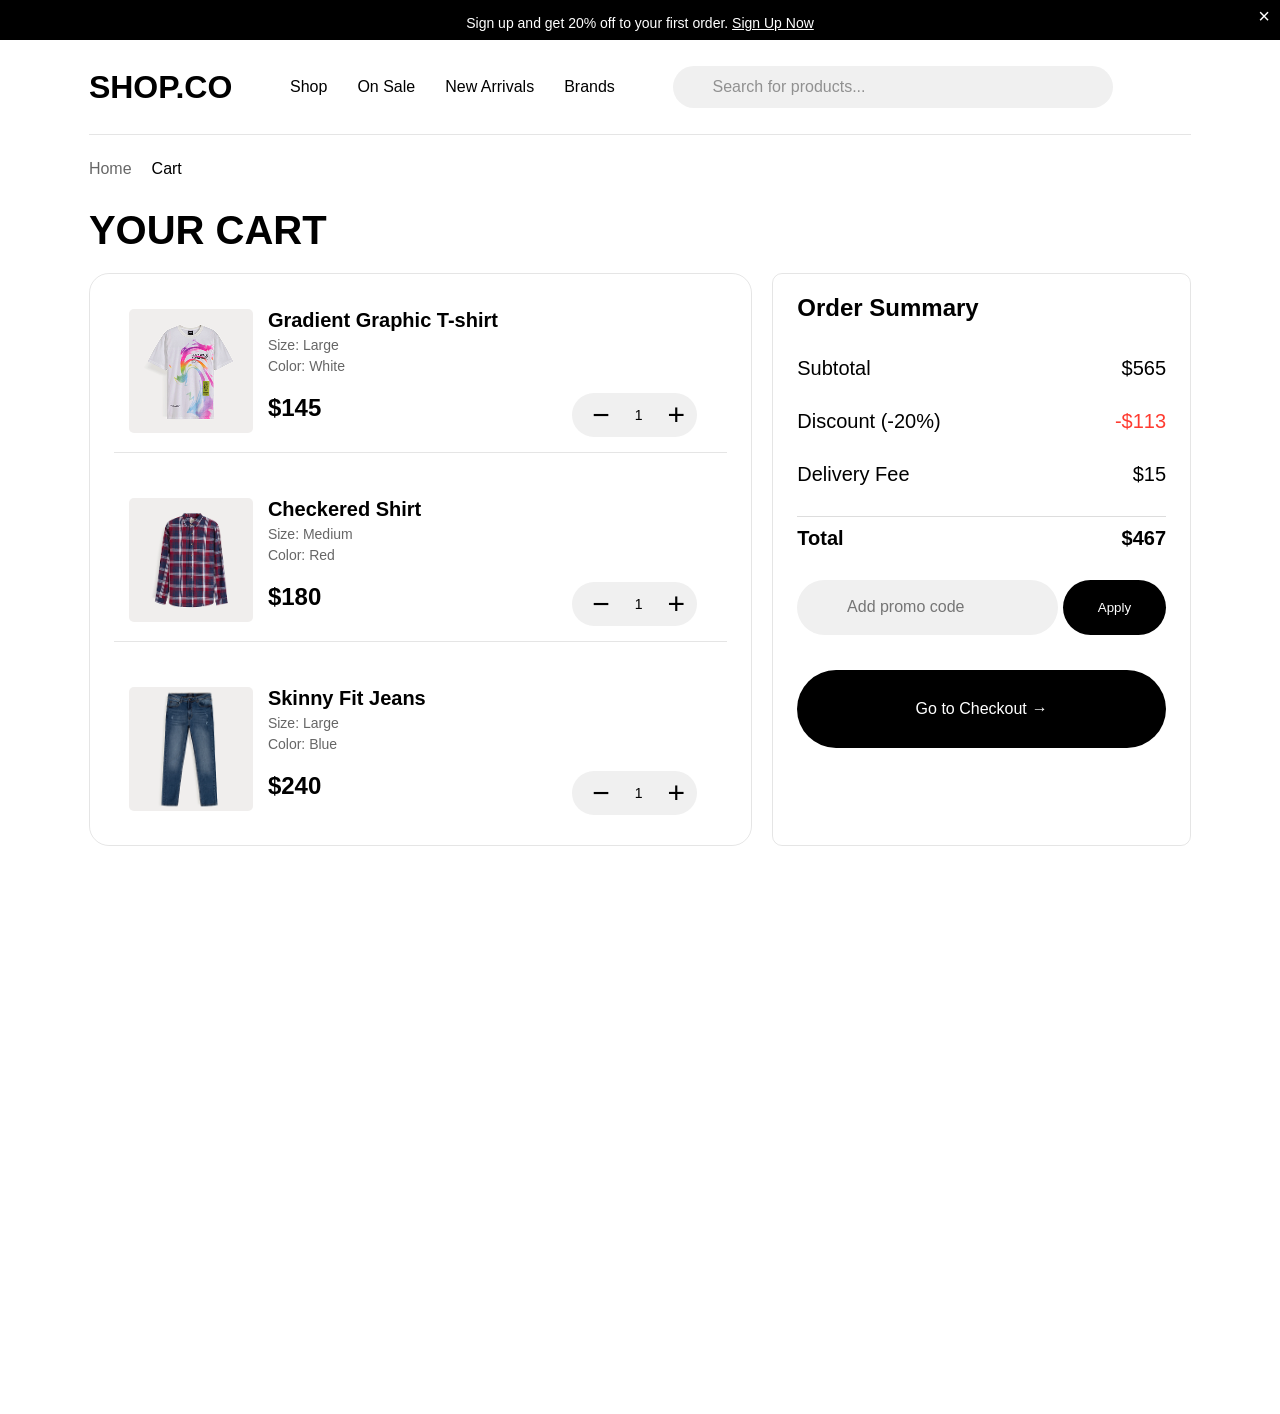
==== commit 9fc5f916: "a new tweak added a little js and corrected the footer content swaying to the left" ====
--- a/cart.html
+++ b/cart.html
@@ -260,6 +260,7 @@
       </div>
   </footer>
   </div>
+    <script src="script.js"></script>
 </body>
 
 </html>
--- a/style.css
+++ b/style.css
@@ -1,2369 +1,3064 @@
-:root {
-  /* Font Families */
-  --font-primary: "Integral CF", sans-serif;
-  --font-secondary: 'Satoshi', sans-serif;
-
-  /* Font Sizes */
-  --fs-small: 12px;
-  --fs-base: 14px;
-  --fs-medium: 16px;
-  --fs-large: 20px;
-  --fs-xl: 24px;
-  --fs-xxl: 32px;
-  --fs-heading-sm: 36px;
-  --fs-heading-md: 40px;
-  --fs-heading-lg: 48px;
-  --fs-heading-xl: 64px;
-
-  /* Colors */
-  --color-black: #000000;
-  --color-white: #ffffff;
-  --color-gray-light: #d9d9d9;
-  --color-gray-medium: #f0f0f0;
-  --color-gray-dark: #888888;
-  --color-text-primary: rgba(0, 0, 0, 1);
-  --color-text-secondary: rgba(0, 0, 0, 0.6);
-  --color-text-tertiary: rgba(0, 0, 0, 0.4);
-  --color-accent: #ff3333;
-  --color-star: #ffc633;
-  --color-success: #01ab31;
-
-  /* Spacing */
-  --space-xs: 5px;
-  --space-sm: 10px;
-  --space-md: 15px;
-  --space-lg: 20px;
-  --space-xl: 30px;
-  --space-xxl: 40px;
-
-  /* Border Radius */
-  --radius-sm: 20px;
-  --radius-md: 40px;
-  --radius-lg: 62px;
-  --radius-circle: 50%;
-
-  /* Shadows */
-  --shadow-sm: 0 2px 10px rgba(0, 0, 0, 0.05);
-  --shadow-md: 0 4px 12px rgba(0, 0, 0, 0.1);
-  --shadow-lg: 0 8px 16px rgba(0, 0, 0, 0.2);
-
-  /* Transitions */
-  --transition-fast: 0.2s ease;
-  --transition-medium: 0.3s ease;
-  --transition-slow: 0.5s ease;
-}
-
-* {
-  padding: 0;
-  margin: 0;
-  box-sizing: border-box;
-  -webkit-user-drag:none;
-}
-
-a {
-  text-decoration: none;
-  color: inherit;
-  border: none;
-}
-
-
-html,
-body {
-  width: 100vw;
-  height: 100%;
-  margin: 0;
-  padding: 0;
-  scroll-behavior: smooth;
-  overflow-x: hidden;
-  overflow-y: auto;
-
-}
-
-body {
-  font-family: var(--font-secondary);
-  transition: padding-top 0.3s;
-  min-height: 100vh;
-  -ms-overflow-style: none;
-}
-
-body.alert-active {
-  padding-top: 116px;
-}
-
-body::-webkit-scrollbar {
-  display: none;
-}
-
-.alert-box {
-  position: fixed;
-  top: 0;
-  left: 0;
-  width: 100%;
-  background-color: #000000;
-  color: #ffffff;
-  padding: 15px;
-  z-index: 1000;
-  font-size: 14px;
-  align-items: center;
-  text-align: center;
-  height: 40px;
-  transition: var(--transition-medium);
-}
-
-.alert__link a {
-  color: #fff;
-  text-decoration: underline;
-}
-
-.alert-active .header {
-  top: 40px;
-}
-
-.close-button {
-  position: absolute;
-  top: 5px;
-  right: 10px;
-  font-size: 20px;
-  cursor: pointer;
-}
-
-/* Header Styles */
-.header {
-  display: flex;
-  flex-direction: column;
-  justify-content: space-between;
-  align-items: center;
-  background: #fff;
-  width: 100vw;
-  z-index: 100;
-  top: 0;
-  margin: 0 auto;
-  transition: top 0.3s;
-  padding: 0;
-  position: relative;
-  margin-top: 40px;
-
-}
-
-.header__content {
-  width: 86.11vw;
-  display: flex;
-  justify-content: space-between;
-  align-items: center;
-  background: #fff;
-  padding: 26px 0;
-  position: relative;
-  top: 0;
-  margin: 0 auto;
-  transition: top 0.3s;
-}
-
-.header__toggle {
-  display: none;
-}
-
-.header__logo {
-  font-weight: bold;
-  font-size: 32px;
-  font-family: var(--font-primary);
-}
-
-.nav__list {
-  list-style: none;
-  display: flex;
-  gap: 30px;
-}
-
-.nav__item {
-  display: flex;
-  align-items: center;
-  font-family: var(--font-secondary);
-
-}
-
-.nav__link {
-  text-decoration: none;
-  color: black;
-}
-
-.dropdown__icon {
-  font-size: 16px;
-  color: black;
-  border: none;
-  vertical-align: middle;
-}
-
-.header-dropdown{
-  position: relative;
-  display: inline-block;
-  display: flex;
-  align-items: center;
-  gap: 5px;
-  border: none;
-  outline: none;
-  background: white;
-}
-.dropdown a{
-  background-color: white;
-  border: none;
-  outline: none;
-}
-
-.dropdown__content {
-  display: none;
-  position: absolute;
-  min-width: 200px;
-  box-shadow: 0px 8px 16px 0px rgba(0, 0, 0, 0.2);
-  z-index: 1;
-  border: none;
-  outline: none;
-  background-color: white;
-}
-
-.dropdown__button {
-  background-color: #fff;
-  color: black;
-  font-size: 16px;
-  border: none;
-  cursor: pointer;
-  position: relative;
-  border: none;
-  outline: none;
-}
-
-.search {
-  display: flex;
-  justify-content: center;
-  align-items: center;
-  gap: 20px;
-  position: relative;
-  width: 40%;
-}
-
-.search__container {
-  position: relative;
-  width: 100%;
-}
-
-.search__container .fa-search {
-  position: absolute;
-  top: 50%;
-  left: 20px;
-  transform: translateY(-50%);
-  color: rgba(0, 0, 0, 0.4);
-  z-index: 1;
-}
-
-.search__input {
-  width: 100%;
-  padding: 15px 20px 15px 45px;
-  border-radius: 62px;
-  position: relative;
-  color: #f0f0f0;
-  border: none;
-  box-sizing: border-box;
-  font-size: 16px;
-  background-color: #f0f0f0;
-  background-position: 10px 10px;
-  background-repeat: no-repeat;
-  padding: 12px 20px 12px 40px;
-}
-
-.search__input:focus {
-  outline: none;
-  box-shadow: rgba(0, 0, 0, 0.1) 0px 0px 0px 2px;
-}
-
-.search__input::placeholder {
-  color: rgba(0, 0, 0, 0.4);
-  font-size: 16px;
-  font-family: var(--font-secondary);
-
-}
-
-.header__icons {
-  display: flex;
-  gap: 20px;
-}
-
-.header__icon {
-  font-size: 24px;
-  color: black;
-  background: transparent;
-  border: none;
-}
-
-.icon {
-  font-size: 24px;
-  color: black;
-  background: transparent;
-  border: none;
-}
-
-
-/* Breadcrumbs */
-.breadcrumbs {
-  width: 86.11vw;
-  font-family: var(--font-secondary);
-  font-size: var(--fs-medium);
-  gap: 10px;
-  color: rgba(0, 0, 0, 0.6);
-  border-top: 1px solid rgba(0, 0, 0, 0.1);
-  display: flex;
-  padding: 25px 0;  
-}
-
-.breadcrumbs a:last-child {
-  color: #000;
-}
-
-.breadcrumbs.icon {
-  display: inline-block;
-  margin: 0 5px;
-}
-
-
-/* Hero Section */
-.hero {
-  position: relative;
-  width: 100vw;
-  margin: 0;
-  left: 0;
-}
-
-.hero__content {
-  top: 100px;
-  position: absolute;
-  width: 100%;
-  margin: 0 auto;
-  left: 10%;
-  line-height: 2;
-
-}
-
-.hero__content h1 {
-  text-align: left;
-  line-height: 1.5;
-  font-weight: 900;
-  font-family: var(--font-primary);
-}
-
-.hero__image-container {
-  display: block;
-  justify-content: center;
-  align-items: center;
-  height: 850px;
-  background-image: url("images/Rectangle 2.jpg");
-  background-size: cover;
-  background-position: center;
-  position: relative;
-  width: 100vw;
-  margin: 0;
-  padding: 0;
-  background-repeat: no-repeat;
-}
-
-.hero__title {
-  font-size: 64px;
-  color: black;
-  font-weight: bolder;
-  line-height: 1.2;
-  padding: 10px;
-}
-
-.hero__description {
-  font-size: 16px;
-  color: rgba(0, 0, 0, 0.6);
-  padding: 20px;
-  line-height: 2;
-
-}
-
-.hero__button {
-  background-color: black;
-  color: white;
-  font-size: 16px;
-  border: none;
-  padding: 16px 32px;
-  border-radius: 62px;
-  cursor: pointer;
-  box-shadow: rgba(0, 0, 0, 0.1);
-  width: 210px;
-  padding: 16px 32px;
-  align-items: center;
-  justify-content: center;
-  letter-spacing: 1.2;
-  display: flex;
-  margin-top: 20px;
-  margin-bottom: 40px;
-}
-
-.hero__button:hover {
-  background-color: #d9d9d9;
-  color: black;
-  box-shadow: rgba(0, 0, 0, 0.1) 0px 0px 0px 2px;
-}
-
-.stats {
-  width: 50%;
-  display: flex;
-}
-
-.stats__container {
-  padding: 0 50px 0;
-  text-align: center;
-  border-left: 1px solid rgba(0, 0, 0, 0.1);
-  line-height: 1.5;
-}
-
-.stats__container:first-child {
-  padding-left: 0;
-  border-left: none;
-}
-
-.stats__item {
-  color: #d9d9d9;
-  display: flex;
-  flex-direction: column;
-  padding: 0;
-  margin: 0;
-}
-
-.value {
-  font-size: 40px;
-  color: #000;
-  font-weight: bold;
-}
-
-.label {
-  font-size: 14px;
-  color: rgba(0, 0, 0, 0.6);
-  width: 100%;
-
-}
-
-.stats__items .stats {
-  margin: 0;
-  padding: 0;
-}
-
-.stats__item:first-child {
-  margin-left: 0;
-  padding-left: 0;
-}
-
-
-.hero__vector {
-  position: absolute;
-  top: 70px;
-  right: 90px;
-  height: 200px;
-  width: 200px;
-  background: url(vectors/Vector.png);
-  background-repeat: no-repeat;
-}
-
-.hero__vector-two {
-  position: absolute;
-  top: 250px;
-  left: 800px;
-  height: 200px;
-  width: 200px;
-  background: url(vectors/Vector-two.png);
-  background-repeat: no-repeat;
-}
-
-
-/* Brands Section */
-.brands {
-  background-color: black;
-  height: 201px;
-  width: 100vw;
-  color: #000;
-  margin: 0;
-  padding: 0;
-}
-
-.brands__container {
-  color: #ffffff;
-  padding: 10px;
-  border-radius: 5px;
-  height: 200px;
-  display: flex;
-  margin-left: 32px;
-  margin-right: 32px;
-  align-items: center;
-  margin: 0;
-  padding: 0 6.945%;
-  width: 100vw;
-}
-
-.brands__logo {
-  flex-basis: 20%;
-  display: flex;
-}
-
-.brands__logo:first-child {
-  background: url(vectors/versace.png);
-  height: 100px;
-  background-repeat: no-repeat;
-  width: 100%;
-  background-position: center;
-}
-
-.brands__logo:nth-child(2) {
-  background: url(vectors/zara-logo-1\ 1.png);
-  height: 100px;
-  background-repeat: no-repeat;
-  width: 100%;
-  background-position: center;
-}
-
-.brands__logo:nth-child(3) {
-  background: url(vectors/gucci-logo-1\ 1.png);
-  height: 100px;
-  background-repeat: no-repeat;
-  width: 100%;
-  background-position: center;
-}
-
-.brands__logo:nth-child(4) {
-  background: url(vectors/prada-logo-1\ 1.png);
-  height: 100px;
-  background-repeat: no-repeat;
-  width: 100%;
-  background-position: center;
-}
-
-.brands__logo:nth-child(5) {
-  background: url(vectors/Group.png);
-  height: 100px;
-  background-repeat: no-repeat;
-  width: 100%;
-  background-position: center;
-}
-
-/* Products Section */
-.products-section {
-  display: block;
-  justify-content: center;
-  align-items: center;
-  width: 86.11%;
-  margin: 0 auto;
-  padding:  50px 0 ;
-
-}
-
-.arrivals {
-  border-bottom: 1px solid rgba(0, 0, 0, 0.1);
-}
-
-.section__header {
-  font-size: 48px;
-  text-align: center;
-  padding: 100px 0 50px;
-  font-family: var(--font-primary);
-  font-weight: bold;
-
-}
-
-.products__container {
-  width: 100%;
-  align-items: center;
-  margin: 0 auto;
-}
-
-.section__button {
-  display: inline-block;
-  text-align: center;
-  width: 100%;
-}
-
-.products__button {
-  width: 220px;
-  padding: 16px 32px;
-  border-radius: 62px;
-  border: 2px solid gray;
-  background-color: white;
-  color: #1e1e1e;
-  margin: 100px 0;
-
-}
-
-.products__button:hover {
-  background-color: #1e1e1e;
-  color: #ffffff;
-}
-
-
-/* Product Cards */
-.products-grid {
-  display: flex;
-  gap: 1%;
-  margin: auto;
-  width: 100%;
-}
-
-.products-grid .product-card:first-child {
-  margin-left: 0;
-}
-
-.products-grid .product-card:last-child {
-  margin-right: 0;
-}
-
-.product-card {
-  width: calc(25% - 1%);
-  height: 400px;
-  margin: 0;
-}
-
-.product-card .checked,
-.product-card .fa-star-half {
-  color: gold;
-}
-
-.product-card h3 {
-  font-size: 20px;
-  font-family: var(--font-secondary);
-}
-
-.product-card label {
-  font-size: 14px;
-  padding: 10px;
-  font-weight: bold;
-}
-
-.product-card img {
-  width: 100%;
-  height: 100%;
-  flex-direction: row;
-  border-radius: 20px;
-}
-
-.product-price__current {
-  color: black;
-}
-
-.product-price__old {
-  text-decoration: line-through;
-  color: grey;
-}
-
-.product-price__current,
-.product-price__old {
-  font-size: 24px;
-  font-weight: bold;
-  margin-right: 5px;
-}
-
-.product-price__discount {
-  color: #ff3333;
-  font-size: 12px;
-  box-shadow: 2px 2px 12px rgba(255, 51, 51, 0.1);
-  border-radius: 62%;
-  border: none;
-  outline: none;
-  width: 94px;
-}
-
-
-/* Categories Section */
-
-.homepage-categories {
-  width: 86.11vw;
-  margin: 0 auto;
-  padding: 50px 0;
-}
-
-
-.categories__content {
-  display: block;
-  width: 100%;
-  padding: 40px 0;
-  background-color: #f0f0f0;
-  border-radius: 40px;
-  margin: 0 auto;
-}
-
-.categories__header {
-  text-align: center;
-  font-size: 48px;
-  font-weight: 900;
-  margin-bottom: 50px;
-  text-transform: uppercase;
-  padding-top: 50px;
-  font-family: var(--font-primary);
-
-}
-
-.categories-grid {
-  display: flex;
-  flex-direction: column;
-  width: 90%;
-  margin: 0 auto;
-  padding-bottom: 100px;
-}
-
-.categories-row {
-  display: flex;
-  width: 100%;
-  gap: 1.5%;
-  margin-bottom: 20px;
-  justify-content: center;
-  height: 560px;
-}
-
-.category-card {
-  background-color: white;
-  border-radius: 20px;
-  overflow: hidden;
-  box-shadow: 0 2px 10px rgba(0, 0, 0, 0.05);
-  position: relative;
-  height: 550px;
-}
-
-.category-card a {
-  display: block;
-  position: relative;
-  width: 100%;
-  height: 100%;
-  left: 0;
-  top: 0;
-}
-
-.category-card__name {
-  position: absolute;
-  top: 30px;
-  left: 30px;
-  font-size: 36px;
-  font-weight: bold;
-  font-family: var(--font-secondary);
-
-}
-
-.category-card__image {
-  width: 100%;
-  height: 100%;
-  background-size: cover;
-  background-position: center;
-}
-
-.category-card--casual,
-.category-card--gym {
-  width: 60%;
-}
-
-.category-card--formal,
-.category-card--party {
-  width: 100%;
-}
-
-.category-card--casual .category-card__image {
-  background-image: url('images/image 11.png');
-}
-
-.category-card--formal .category-card__image {
-  background-image: url('images/image 13.png');
-}
-
-.category-card--party .category-card__image {
-  background-image: url('images/image 12.png');
-}
-
-.category-card--gym .category-card__image {
-  background-image: url('images/image 14.png');
-}
-
-/* Testimonials Section */
-.testimonials {
-  display: block;
-  width: 86.11vw;
-  margin: 0 auto;
-}
-
-.testimonials__header {
-  display: flex;
-  justify-content: space-between;
-  align-items: center;
-  margin: 0 auto;
-  padding: 40px 20px;
-  width: 100%;
-}
-
-.testimonials__title {
-  font-size: 48px;
-  margin: 0;
-  font-family: var(--font-primary);
-
-}
-
-.testimonials__controls {
-  display: flex;
-  gap: 15px;
-}
-
-.testimonials__arrow {
-  width: 50px;
-  height: 50px;
-  border-radius: 50%;
-  background-color: #ffffff;
-  display: flex;
-  align-items: center;
-  justify-content: center;
-  cursor: pointer;
-  transition: all 0.3s ease;
-}
-
-.testimonials__arrow:hover {
-  background-color: #f1f1f1f1;
-  color: black;
-}
-
-.testimonials__arrow i {
-  font-size: 1.2rem;
-}
-
-.testimonials__grid {
-  width: 100%;
-  display: flex;
-  justify-content: center;
-  align-items: center;
-  gap: 0.7%;
-  margin: 0 auto;
-
-}
-
-.testimonial-card {
-  min-width: 28%;
-  background-color: #ffffff;
-  border: 1px solid #ddd;
-  border-radius: 20px;
-  padding: 32px 28px;
-  box-shadow: 0 4px 12px rgba(0, 0, 0, 0.1);
-}
-
-.blurry__text {
-  -webkit-filter: blur(2px);
-  filter: blur(2px);
-  opacity: 0.9;
-}
-
-.testimonial-card__rating {
-  color: #ffc633;
-  font-size: 18px;
-  margin-bottom: 12px;
-}
-
-.testimonial-card__verified {
-  display: flex;
-  align-items: center;
-  margin-bottom: 12px;
-  font-size: 14px;
-  color: #333;
-  font-weight: 500;
-}
-
-.testimonial-card__author {
-  font-weight: bold;
-  font-size: 16px;
-  margin-right: 10px;
-}
-
-.testimonial-card__badge {
-  background-color: #01ab31;
-  color: white;
-  border-radius: 50%;
-  font-size: 12px;
-  width: 20px;
-  height: 20px;
-  display: flex;
-  align-items: center;
-  justify-content: center;
-}
-
-.testimonial-card__text {
-  font-size: 16px;
-  color: rgba(0, 0, 0, 0.6);
-  line-height: 1.5;
-  font-family: var(--font-secondary);
-
-}
-
-/* Product Detail Page */
-
-#product-detail-page {
-  display: block;
-  justify-content: center;
-  width: 86.11vw;
-  margin: 0 auto;
-  padding: 50px 0;
-  flex-direction: column;
-}
-
-
-
-/* Product Detail Page - Display Product */
-.container {
-  display: block;
-  flex-direction: column;
-  gap: 2rem;
-  flex-wrap: wrap;
-  width: 100%;
-}
-
-.image-container {
-  display: flex;
-  gap: 1rem;
-  align-items: center;
-  justify-content: center;
-  width: 45%;
-  float: left;
-}
-
-.gallery {
-  display: flex;
-  flex-direction: column;
-  gap: 1rem;
-}
-
-.gallery .thumb {
-  width: 180px;
-  height: 250px;
-  background-size: cover;
-  background-position: center;
-  border-radius: 20px;
-  border: 1px solid #ddd;
-  cursor: pointer;
-  gap: 50px;
-}
-
-.thumb:nth-child(1) {
-  background-image: url("images/image 2.png");
-}
-
-.thumb:nth-child(2) {
-  background-image: url("images/image 5.png");
-}
-
-.thumb:nth-child(3) {
-  background-image: url("images/image 6.png");
-}
-
-.main-image {
-  width: 550px;
-  height: 780px;
-  background-image: url("images/image 1.png");
-  background-size: cover;
-  background-position: center;
-  border-radius: 20px;
-}
-
-.info-container {
-  width: 54%;
-  display: inline-block;
-  display: right;
-  padding: 20px 24px;
-}
-
-.level {
-  border-bottom: 1px solid rgba(0, 0, 0, 0.1);
-  width: 100%;
-  padding: 20px 0;
-
-}
-
-.info {
-  max-width: 90%;
-}
-
-.info h1 {
-  font-size: 40px;
-  font-weight: bold;
-  margin-bottom: 0.5rem;
-  font-family: var(--font-primary);
-}
-.info-rating{
-  font-size: 14px;
-}
-
-.product-card__rating {
-  display: flex;
-  align-items: center;
-  gap: 0.4rem;
-  margin: 0.2rem 0;
-  font-size: 16px;
-}
-
-.product-card__rating .fa ,.info-rating .fa{
-  color: gold;
-}
-
-.price {
-  display: flex;
-  align-items: center;
-  gap: 1rem;
-  font-size: 32px;
-  margin-bottom: 1rem;
-  font-family: var(--font-secondary);
-
-}
-
-.price .original {
-  text-decoration: line-through;
-  color: #888;
-}
-
-.price .discount {
-  color: red;
-  font-size: 0.9rem;
-  font-weight: bold;
-}
-
-.description {
-  font-size: 0.9rem;
-  color: #555;
-  margin-bottom: 1.5rem;
-}
-
-.options {
-  margin-bottom: 1rem;
-}
-
-.options h4 {
-  margin: 0.5rem 0;
-}
-
-.colors span {
-  display: inline-block;
-  width: 40px;
-  height: 40px;
-  border-radius: 50%;
-  margin-right: 0.5rem;
-  cursor: pointer;
-  border: 2px solid transparent;
-  padding: 2px;
-}
-
-.colors span:nth-child(1) {
-  background-color: #4f4631;
-}
-
-.colors span:nth-child(2) {
-  background: #314f4a;
-}
-
-.colors span:nth-child(3) {
-  background: #31344f
-}
-
-
-.active::after {
-  content: '\f00c';
-  font-family: 'Font Awesome 6 Free';
-  font-weight: 900;
-  color: white;
-  position: absolute;
-  top: 10px;
-  left: 12px;
-  font-size: 14px;
-}
-
-
-.sizes button {
-  margin-right: 0.5rem;
-  padding: 0.3rem 0.8rem;
-  border: 1px solid #ccc;
-  border-radius: 62px;
-  cursor: pointer;
-  background: white;
-  font-size: 16px;
-  color: rgba(0, 0, 0, 0.6);
-}
-
-.sizes button.active {
-  background: black;
-  color: white;
-  border-color: black;
-}
-
-
-/* Product Info */
-.info {
-  max-width: 500px;
-}
-
-.info-header{
-  font-size: 40px;
-  font-weight: bold;
-  margin-bottom: 0.5rem;
-  font-family: var(--font-primary);
-}
-
-.info-rating {
-  display: flex;
-  align-items: center;
-  gap: 0.4rem;
-  margin-bottom: 1rem;
-  font-size: 16px;
-}
-
-.info-rating i {
-  color: gold;
-}
-
-.price {
-  display: flex;
-  align-items: center;
-  gap: 1rem;
-  font-size: 1.2rem;
-  margin-bottom: 1rem;
-}
-
-.price .original {
-  text-decoration: line-through;
-  color: #888;
-}
-
-.price .discount {
-  color: red;
-  font-size: 0.9rem;
-  font-weight: bold;
-}
-
-.description {
-  font-size: 0.9rem;
-  color: #555;
-  margin-bottom: 1.5rem;
-}
-
-.options {
-  margin-bottom: 1rem;
-}
-
-.options h4 {
-  margin: 0.5rem 0;
-}
-
-.colors span {
-  display: inline-block;
-  width: 40px;
-  height: 40px;
-  border-radius: 50%;
-  margin-right: 0.5rem;
-  cursor: pointer;
-  border: 2px solid transparent;
-}
-
-.colors span.active {
-  border-color: black;
-}
-
-.sizes button {
-  margin-right: 0.5rem;
-  padding: 12px 24px;
-  background-color: #f0f0f0;
-  border-radius: 62px;
-  cursor: pointer;
-  background: white;
-}
-
-.sizes button.active {
-  background: black;
-  color: white;
-  border-color: black;
-}
-.four{
-display:flex;
-}
-
-.quantity {
-  display: flex;
-  align-items: center;
-  gap: 2px;
-  width: 30%;
-  margin: 10px 0;
-  background: #f0f0f0;
-  border-radius: 62px;
-  height: 50px;
-
-}
-
-.quantity--selector{
-  text-align: center;
-  font-size: 18px;
-  display: flex;
-  flex-direction: row;
-  width: 95%;
-  height: 35px;
-  border-radius: 62px;
-  vertical-align: middle;
-  justify-content: center;
-}
-
-.quantity-bunn {
-  font-size: 16px;
-  cursor: pointer;
-  flex-basis: 30%;
-  align-items: center;
-  border: none;
-  padding: 5px 0;
-}
-.quantity-bunn:first-child {
-  width: 20px;
-  padding: 5px 0;
-
-}
-
-.figure{
-  text-align: center;
-  align-items: center;
-  vertical-align: middle;
-  justify-content: center;
-}
-
-
-.add-to-cart {
-  background: black;
-  color: white;
-  padding: 6px 12px;
-  width: 65%;
-  border: none;
-  border-radius: 62px;
-  font-size: 1rem;
-  cursor: pointer;
-}
-
-/* Product Detail  Page - Testimonial Card */
-
-/* Tabs */
-.tabs {
-  display: flex;
-  justify-content: center;
-  gap: 3rem;
-  border-bottom: 1px solid #ddd;
-  margin-bottom: 1rem;
-  width: 100%;
-}
-
-.tabs span {
-  padding: 1rem 0;
-  cursor: pointer;
-  width: 33%;
-  text-align: center;
-}
-
-.tabs span.active {
-  border-bottom: 2px solid black;
-  font-weight: bold;
-}
-
-/* Header Section */
-.controls-header {
-  display: flex;
-  justify-content: space-between;
-  align-items: center;
-  margin-bottom: 1.5rem;
-  flex-wrap: wrap;
-  gap: 1rem;
-}
-
-.controls-header h2 {
-  font-size: 1.2rem;
-}
-
-.controls-header-figure {
-  font-family: var(--font-secondary);
-  font-size: var(--fs-base);
-  font-weight: normal;
-}
-
-.controls {
-  display: flex;
-  align-items: center;
-  gap: 1rem;
-}
-
-.icon-button {
-  font-size: 1.2rem;
-  color: #555;
-  padding: 13px;
-  border-radius: 50%;
-  background: #f0f0f0;
-  border: none;
-}
-
-.dropdown {
-  padding: 16px 24px;
-  border-radius: 62px;
-  background: #f0f0f0;
-  cursor: pointer;
-  display: flex;
-  align-items: center;
-  gap: 0.5rem;
-}
-
-.review-button {
-  background: black;
-  color: white;
-  border: none;
-  padding: 20px 24px;
-  border-radius: 62px;
-  cursor: pointer;
-}
-
-/* Testimonial Card Styling */
-.testimonial-deck__container {
-  display: flex;
-  width: 100%;
-  justify-content: space-between;
-  gap: 20px;
-  flex-wrap: wrap;
-}
-
-.testimonial-deck {
-  background-color: #ffffff;
-  border-radius: 12px;
-  padding: 20px;
-  box-shadow: 0 2px 8px rgba(0, 0, 0, 0.08);
-  margin-bottom: 0;
-  width: calc(50% - 10px);
-  box-sizing: border-box;
-  border: 1px solid #e0e0e0;
-}
-
-.testimonial-deck__header {
-  display: flex;
-  justify-content: space-between;
-  align-items: center;
-  margin-bottom: 16px;
-}
-
-.testimonial-deck__rating {
-  display: flex;
-}
-
-.testimonial-deck__rating .fas.fa-star {
-  color: #FFD700;
-  margin-right: 2px;
-}
-
-.testimonial-deck__menu {
-  color: #777;
-  cursor: pointer;
-}
-
-.testimonial-deck__author {
-  display: flex;
-  align-items: center;
-  margin-bottom: 12px;
-  font-weight: 600;
-  font-size: 16px;
-}
-
-.author-name {
-  margin-right: 5px;
-}
-
-.verification-badge {
-  color: #fff;
-  background-color: #4CAF50;
-  border-radius: 50%;
-  width: 18px;
-  height: 18px;
-  display: inline-flex;
-  align-items: center;
-  justify-content: center;
-}
-
-.verification-badge .fas.fa-check-circle {
-  font-size: 14px;
-}
-
-.testimonial-deck__text {
-  color: #333;
-  font-size: 14px;
-  line-height: 1.5;
-  margin-bottom: 16px;
-}
-
-.testimonial-deck__date {
-  color: #777;
-  font-size: 12px;
-  margin-top: 10px;
-}
-
-
-.fa-check-circle {
-  color: white;
-}
-
-.fas.fa-star-half-alt {
-  color: #FFD700;
-}
-
-.might__like{
-  width: 100%;
-}
-
-
-/* Category Page */
-#category-page {
-  display: block;
-  width: 86.11%;
-  margin: 0 auto;
-  font-family: var(--font-secondary);
-}
-
-.category-container {
-  margin: 10px 0;
-  display: flex;
-  gap: 20px;
-  width: 86.11vw;
-}
-
-.product-container--casual {
-  display: grid;
-  grid-template-columns: repeat(3, 1fr);
-  gap: 20px;
-}
-
-.products-grid--casual {
-display: block;
-}
-
-.product-card-display img {
-  width: 430px;
-  border-radius: 20px;
-  height: 450px;
-
-}
-.categories {
-  flex-basis: 250px;
-  flex-shrink: 0;
-  width: 23%;
-}
-
-.products-display--casual {
-  flex-grow: 1;
-  width: 77%;
-}
-
-.products-display-heading {
-  display: block;
-  justify-content: center;
-  margin-bottom: 50px;
-}
-
-.products-display-heading-left {
-  font-size: 32px;
-  font-weight: bold;
-  font-family: var(--font-secondary);
-  float: left;
-}
-
-.products-display-heading-right {
-  float: right;
-  text-align: center;
-  justify-content: center;
-}
-
-.products-display-heading-right-item {
-  font-family: var(--font-secondary);
-  font-size: 16px;
-  font-weight: bold;
-}
-
-/* Category Page */
-.sidebar {
-  background: white;
-  border-radius: 20px;
-  width: 280px;
-  padding: 20px 24px;
-  border: 1px solid rgba(0, 0, 0, 0.1);
-  font-family: var(--font-secondary);
-  color: rgba(0, 0, 0, 0.6);
-}
-
-h2 {
-  font-size: 18px;
-  margin-bottom: 10px;
-}
-
-.section {
-  margin-bottom: 24px;
-}
-
-.products-grid--casual img {
-  border-radius: 20px;
-}
-
-.section-title .fa-sliders-h {
-  color: rgba(0, 0, 0, 0.4);
-}
-
-.section-title {
-  font-weight: bold;
-  display: flex;
-  justify-content: space-between;
-  align-items: center;
-  margin-bottom: 10px;
-  color: black;
-}
-
-.item-list,
-.dress-style {
-  list-style: none;
-  padding: 0;
-  margin: 0;
-}
-
-.item-list li,
-.dress-style li {
-  padding: 8px 0;
-  display: flex;
-  justify-content: space-between;
-  cursor: pointer;
-}
-
-.slider-container {
-  display: flex;
-  align-items: center;
-  justify-content: space-between;
-}
-
-.range {
-  width: 100%;
-}
-
-input[type="range"] {
-  -webkit-appearance: none;
-  -moz-appearance: none;
-  appearance: none;
-
-}
-
-input[type="range"]::-webkit-slider-runnable-track {
-  width: 100%;
-  height: 6px;
-  background: #f0f0f0;
-  border-radius: 20px;
-}
-
-input[type="range"]::-webkit-slider-thumb {
-  -webkit-appearance: none;
-  width: 20px;
-  height: 20px;
-  background: #000;
-  cursor: pointer;
-  border-radius: 50%;
-}
-
-input[type="range"]::-moz-range-thumb {
-  width: 20px;
-  height: 20px;
-  background-color: #000;
-  border-radius: 50%;
-  box-shadow: 0 0 10px rgba(0, 0, 0, 0.2);
-  cursor: pointer;
-}
-
-input[type="range"]::-ms-thumb {
-  width: 30px;
-  height: 30px;
-  background-color: #000;
-  border-radius: 50%;
-  box-shadow: 0 0 10px rgba(0, 0, 0, 0.2);
-  cursor: pointer;
-  border: none;
-}
-
-.color-picker {
-  display: flex;
-  flex-wrap: wrap;
-  gap: 10px;
-}
-
-.color {
-  width: 37px;
-  height: 37px;
-  border-radius: 50%;
-  position: relative;
-  cursor: pointer;
-  border: 2px solid rgba(0, 0, 0, 0.2);
-
-}
-
-.color-picker :nth-child(1) {
-  background-color: #00D26A;
-}
-
-.color-picker :nth-child(2) {
-  background-color: #FF2D2D;
-
-}
-
-.color-picker :nth-child(3) {
-  background-color: #FFE600;
-
-}
-
-.color-picker :nth-child(4) {
-  background-color: #FF8A00;
-
-}
-
-.color-picker :nth-child(5) {
-  background-color: #00CFFF;
-
-}
-
-.color-picker :nth-child(6) {
-  background-color: #0038FF;
-}
-
-.color-picker :nth-child(7) {
-  background-color: #A300FF;
-
-}
-
-.color-picker :nth-child(8) {
-  background-color: #FF00B8;
-
-}
-
-.color-picker :nth-child(9) {
-  background-color: #FFF;
-
-}
-
-.color-picker :nth-child(10) {
-  background-color: #000;
-
-}
-
-.selected::after {
-  content: '\f00c';
-  font-family: 'Font Awesome 6 Free';
-  font-weight: 900;
-  color: white;
-  position: absolute;
-  top: 10px;
-  left: 12px;
-  font-size: 14px;
-}
-
-.size-buttons {
-  display: grid;
-  grid-template-columns: repeat(2, auto);
-  gap: 10px;
-}
-
-.size-buttons button {
-  padding: 12px 20px;
-  background: #eee;
-  border: none;
-  border-radius: 20px;
-  cursor: pointer;
-}
-
-.size-buttons .selected {
-  background: black;
-  color: white;
-}
-
-.apply-filter {
-  width: 100%;
-  padding: 12px;
-  background: black;
-  color: white;
-  border: none;
-  border-radius: 20px;
-  font-size: 16px;
-  cursor: pointer;
-}
-
-hr {
-  border: none;
-  border-top: 1px solid #eee;
-  margin: 20px 0;
-}
-
-/* Pagination */
-.pagination {
-  display: flex;
-  justify-content: space-between;
-  gap: 10px;
-  width: 100%;
-  padding: 10px;
-}
-
-.page-btn-left {
-  float: left;
-}
-
-.page-btn-right {
-  float: right;
-}
-
-.page-numbers-list {
-  display: flex;
-  justify-content: space-evenly;
-  flex-direction: row;
-}
-
-.page-btn {
-  padding: 12px 20px;
-  border: 1px solid #ddd;
-  background: #fff;
-  border-radius: 8px;
-  font-size: 14px;
-  color: #333;
-  display: flex;
-  align-items: center;
-  gap: 10px;
-  cursor: pointer;
-  transition: all 0.2s ease-in-out;
-}
-
-.page-btn:hover {
-  background: #f0f0f0;
-}
-
-.page-number {
-  padding: 12px 20px;
-  border-radius: 8px;
-  color: #555;
-  cursor: pointer;
-}
-
-.page-number:hover {
-  background-color: #f5f5f5;
-}
-
-.page-number.active {
-  background: #e5e5e5;
-  color: #000;
-  font-weight: bold;
-}
-
-.ellipsis {
-  padding: 8px 12px;
-  color: #bbb;
-  cursor: default;
-}
-
-
-
-
-
-/* CART PAGE*/
-
-#cart-shop {
-  padding: 5px 0;
-  width: 86.11vw;
-  display: block;
-  margin: 0 auto;
-}
-
-
-.cart-content {
-  display: flex;
-  flex-direction: column;
-  width: 100%;
-  margin: 0 auto;
-}
-
-h1 {
-  font-size: 40px;
-  font-weight: bold;
-  margin-bottom: 20px;
-  font-family: var(--font-primary);
-}
-
-.cart-container {
-  display: flex;
-  gap: 20px;
-}
-
-.cart-items {
-  flex: 1;
-  display: flex;
-  flex-direction: column;
-  gap: 20px;
-  width: 58%;
-  border-radius: 20px;
-  border: 1px solid rgba(0, 0, 0, 0.1);
-  padding: 20px 24px;
-
-}
-
-.cart-summary {
-  width: 38%;
-  display: flex;
-  font-family: var(--font-secondary);
-}
-
-.summary-card {
-  width: 100%;
-  height: inherit;
-  padding: 20px 24px;
-  border-radius: 20px;
-  border: 1px solid rgba(0, 0, 0, 0.1);
-
-
-}
-
-.cart-item {
-  display: flex;
-  padding: 15px;
-  border-radius: 10px;
-  margin-bottom: 10px;
-  position: relative;
-  border-bottom: 1px solid rgba(0, 0, 0, 0.1);
-}
-
-.cart-item:last-child {
-  border-bottom: none;
-  padding-bottom: 0;
-}
-
-.item-image {
-  width: 124px;
-  height: 124px;
-  border-radius: 5px;
-  margin-right: 15px;
-  background-size: cover;
-  background-position: center;
-  background-repeat: no-repeat;
-  background-color: #f0f0f0;
-
-}
-
-.cart-item:nth-child(1) .item-image {
-  background-image: url('images/image 18.png');
-}
-
-.cart-item:nth-child(2) .item-image {
-  background-image: url('images/Frame 34.png');
-}
-
-.cart-item:nth-child(3) .item-image {
-  background-image: url('images/Frame 33.png');
-}
-
-
-.item-details {
-  flex: 1;
-  font-family: var(--font-secondary);
-
-}
-
-.item-title {
-  font-weight: bold;
-  margin-bottom: 5px;
-  font-size: 20px;
-}
-
-.item-meta {
-  font-size: 14px;
-  color: #666;
-  margin-bottom: 5px;
-}
-
-.item-price {
-  font-weight: bold;
-  margin-top: 5px;
-  font-size: 24px;
-  padding: 15px 0;
-}
-
-.item-actions {
-  display: flex;
-  align-items: center;
-  justify-content: space-between;
-  flex-direction: row;
-  position: relative;
-}
-
-.quantity-selector {
-  display: flex;
-  align-items: center;
-  margin-right: 15px;
-  width: 125px;
-  height: 44px;
-  background-color: #f0f0f0;
-  border-radius: 62px;
-  position: absolute;
-  bottom: 0;
-  right: 0;
-}
-
-.quantity-btn {
-  border: none;
-  cursor: pointer;
-  display: flex;
-  margin: 0 0 0 15px;
-  padding: 0 5px;
-  font-size: 30px;
-  background: none;
-  color: #000;
-}
-
-.figure {
-  font-size: 14px;
-}
-
-.remove-btn {
-  color: #ff3333;
-  background: none;
-  border: none;
-  cursor: pointer;
-  width: 20px;
-  height: 20px;
-  position: absolute;
-  right: 0;
-  top: 0;
-}
-
-.summary-card {
-  border: 1px solid rgba(0, 0, 0, 0.1);
-  border-radius: 10px;
-  padding: 20px 24px;
-  width: 100%;
-  font-family: var(--font-secondary);
-}
-
-.summary-title {
-  font-weight: bold;
-  margin-bottom: 35px;
-  font-size: 24px;
-}
-
-.summary-row {
-  display: flex;
-  justify-content: space-between;
-  margin-bottom: 30px;
-  font-size: 20px;
-}
-
-.discount {
-  color: #ff3b30;
-}
-
-.summary-total {
-  font-weight: bold;
-  border-top: 1px solid #ddd;
-  padding-top: 10px;
-  margin-top: 10px;
-}
-
-.promo-input {
-  display: flex;
-  margin-top: 15px;
-  margin-bottom: 35px;
-  position: relative;
-}
-
-.promo-input input {
-  flex: 1;
-  padding: 10px;
-  padding-left: 35px;
-  background: #f0f0f0;
-  border-radius: 62px;
-  margin-right: 5px;
-  position: relative;
-  width: 72%;
-  padding: 20px 24px;
-  border: none;
-}
-
-.promo-input input::placeholder {
-  font-size: 16px;
-  font-family: var(--font-secondary);
-}
-
-.fa-tag {
-  position: absolute;
-  left: 25px;
-  top: 50%;
-  transform: translateY(-50%);
-  color: #888;
-}
-
-.apply-btn {
-  background-color: #000;
-  color: white;
-  border: none;
-  border-radius: 62px;
-  padding: 0 15px;
-  cursor: pointer;
-  width: 28%;
-}
-
-.checkout-btn {
-  background-color: #000;
-  color: white;
-  border: none;
-  border-radius: 62px;
-  padding: 30px 54px;
-  width: 100%;
-  cursor: pointer;
-  display: flex;
-  align-items: center;
-  justify-content: center;
-  gap: 5px;
-  font-size: 16px;
-}
-
-
-*/
-
-/* Footer */
-/* Newsletter Section */
-.newsletter {
-  width: 100%;
-  margin: 0 auto;
-  position: relative !important;
-  z-index: 10;
-  bottom: -1000px !important;
-}
-
-#now{
-  position: relative !important;
-  bottom: -100px !important;
-}
-.newsletter__content {
-  width: 86.11%;
-  margin: 0 auto;
-}
-
-.newsletter__column {
-  background-color: black;
-  color: white;
-  padding: 40px;
-  border-radius: 0 0 20px 20px;
-  display: flex;
-  flex-wrap: wrap;
-  justify-content: space-between;
-  align-items: center;
-  border-radius: 20px;
-}
-
-.newsletter__title {
-  font-size: 2.5rem;
-  font-weight: bold;
-  max-width: 600px;
-  font-family: var(--font-primary);
-
-}
-
-.newsletter__form {
-  display: flex;
-  gap: 10px;
-  margin-top: 20px;
-  flex-direction: column;
-}
-
-.input-container {
-  position: relative;
-  width: 100%;
-}
-
-.input-container::placeholder {
-  font-family: var(--font-secondary);
-}
-
-
-.input-container .fa-envelope {
-  position: absolute;
-  top: 50%;
-  left: 15px;
-  transform: translateY(-50%);
-  color: #888;
-  z-index: 1;
-}
-
-.newsletter__input {
-  padding: 15px 20px 15px 45px;
-  border: none;
-  border-radius: 50px;
-  width: 250px;
-  outline: none;
-  width: 350px;
-}
-
-.newsletter__button {
-  padding: 15px 25px;
-  border: none;
-  border-radius: 50px;
-  background-color: white;
-  color: black;
-  font-weight: bold;
-  cursor: pointer;
-  width: 350px;
-  font-family: var(--font-secondary);
-
-}
-
-.footer {
-  flex-shrink: 0;
-  width: 100vw;
-  margin: 0 auto;
-  font-family: var(--font-secondary);
-  position: relative;
-  -webkit-user-drag: none;
-}
-
-.footer__content__container {
-  background-color: #f0f0f0;
-  width: 100%;
-  padding: 80px 0 0;
-}
-
-.footer__content {
-  display: flex;
-  flex-wrap: wrap;
-  justify-content: space-between;
-  padding: 40px 0;
-  border-bottom: 1px solid rgba(0, 0, 0, 0.1);
-  width: 86.11%;
-  margin: 0 auto;
-}
-
-.footer__column {
-  flex: 1 1 160px;
-  margin: 20px;
-}
-
-.footer__column-title {
-  font-size: 14px;
-  font-weight: bold;
-  letter-spacing: 1px;
-  margin-bottom: 15px;
-  text-transform: uppercase;
-}
-
-.footer__list {
-  list-style: none;
-  padding: 0;
-}
-
-.footer__list-item {
-  margin-bottom: 10px;
-  font-size: 14px;
-  color: rgba(0, 0, 0, 0.6);
-}
-
-.footer__logo {
-  font-size: 24px;
-  font-weight: bold;
-  margin-bottom: 10px;
-  font-family: var(--font-primary);
-
-}
-
-.footer__description {
-  font-size: 14px;
-  max-width: 280px;
-  color: #666;
-}
-
-.social-links {
-  display: flex;
-  gap: 10px;
-  margin-top: 15px;
-}
-
-.social-links__icon {
-  font-size: 18px;
-  background: #000;
-  color: white;
-  padding: 8px;
-  border-radius: 50%;
-  cursor: pointer;
-}
-
-.footer__bottom {
-  border-top: 1px solid #ddd;
-  padding-top: 20px;
-  display: flex;
-  justify-content: space-between;
-  flex-wrap: wrap;
-  align-items: center;
-  font-size: 14px;
-  color: #888;
-  width: 86.11%;
-  margin: 0 auto;
-}
-
-.payment-methods img {
-  height: 30px;
-  margin-left: 10px;
-}
-
-/*  ======================
-   MEDIA QUERIES
-   ====================== 
-
- ----------------------
-   1140px Breakpoint
-   ---------------------- 
-   @media screen and (max-width: 1140px)and (min-width: 767px) and (max-width: 1023px){
-    .categories-row {
-      flex-wrap: wrap;
-      justify-content: center;
-    }
-  
-    .category-card {
-      margin-bottom: 20px;
-    }
-  }
-   
-   ----------------------
-     1023px Breakpoint (Tablet)
-     ---------------------- 
-  @media screen  {
-    .header {
-      text-align: center;
-      gap: 10px;
-    }
-    
-    .header__toggle {
-      display: flex;
-      float: left;
-      border: none;
-      background: inherit;
-      height: 24px;
-    }
-    
-    .header__logo {
-      float: left;
-      font-size: 25.2px;
-      font-weight: bold;
-    }
-  
-    .nav__list {
-      display: none;
-    }
-  
-    input[type="text"] {
-      width: 0px;
-      box-sizing: border-box;
-      
-      font-size: 16px;
-      background-color: #f0f0f0;
-  
-      
-    }
-  
-    .header__icons {
-      display: flex;
-      border: none;
-    }
-  }
-  
-  ----------------------
-     768px Breakpoint (Mobile)
-     ---------------------- 
-  @media (max-width: 768px) {
-     Header Styles 
-    .header {
-      text-align: center;
-      gap: 10px;
-    }
-    
-    .header__toggle {
-      display: flex;
-      float: left;
-    }
-    
-    .header__logo {
-      float: left;
-      font-size: 25.2px;
-      font-weight: bold;
-    }
-  
-    .nav__list {
-      display: none;
-    }
-  
-    input[type="text"] {
-      width: 0px;
-      box-sizing: border-box;
-    
-    
-      background-position: 10px 10px;
-      
-      padding: 10px 20px;
-      border: none;
-      outline: none;
-      right: -6em;
-    }
-  
-    .header__icons {
-      display: flex;
-      border: none;
-    }
-  
-    Categories Section 
-    .categories__header {
-      font-size: 32px;
-      margin-bottom: 30px;
-    }
-  
-    .category-card--casual, 
-    .category-card--party, 
-    .category-card--formal, 
-    .category-card--gym {
-      width: 100%;
-      max-width: 400px;
-      height: 240px;
-    }
-  
-    .category-card__name {
-      font-size: 28px;
-      top: 20px;
-      left: 20px;
-    }
-  
-    Newsletter & Footer 
-    .newsletter {
-      flex-direction: column;
-      align-items: flex-start;
-    }
-  
-    .newsletter__form {
-      flex-direction: column;
-      width: 100%;
-    }
-  
-    .newsletter__input,
-    .newsletter__button {
-      width: 100%;
-    }
-  
-    .footer__content {
-      flex-direction: column;
-    }
-  
-    .footer__bottom {
-      flex-direction: column;
-      gap: 10px;
-      text-align: center;
-    }
-    }
-
-    @media (max-width: 768px) {
-  .container {
-    flex-direction: column;
-    align-items: center;
-  }
-
-  .main-image img {
-    width: 100%;
-    max-width: 350px;
-  }
-}
-    
-*/+:root {
+  /* Font Families */
+  --font-primary: "Integral CF", sans-serif;
+  --font-secondary: 'Satoshi', sans-serif;
+
+  /* Font Sizes */
+  --fs-small: 12px;
+  --fs-base: 14px;
+  --fs-medium: 16px;
+  --fs-large: 20px;
+  --fs-xl: 24px;
+  --fs-xxl: 32px;
+  --fs-heading-sm: 36px;
+  --fs-heading-md: 40px;
+  --fs-heading-lg: 48px;
+  --fs-heading-xl: 64px;
+
+  /* Colors */
+  --color-black: #000000;
+  --color-white: #ffffff;
+  --color-gray-light: #d9d9d9;
+  --color-gray-medium: #f0f0f0;
+  --color-gray-dark: #888888;
+  --color-text-primary: rgba(0, 0, 0, 1);
+  --color-text-secondary: rgba(0, 0, 0, 0.6);
+  --color-text-tertiary: rgba(0, 0, 0, 0.4);
+  --color-accent: #ff3333;
+  --color-star: #ffc633;
+  --color-success: #01ab31;
+
+  /* Spacing */
+  --space-xs: 5px;
+  --space-sm: 10px;
+  --space-md: 15px;
+  --space-lg: 20px;
+  --space-xl: 30px;
+  --space-xxl: 40px;
+
+  /* Border Radius */
+  --radius-sm: 20px;
+  --radius-md: 40px;
+  --radius-lg: 62px;
+  --radius-circle: 50%;
+
+  /* Shadows */
+  --shadow-sm: 0 2px 10px rgba(0, 0, 0, 0.05);
+  --shadow-md: 0 4px 12px rgba(0, 0, 0, 0.1);
+  --shadow-lg: 0 8px 16px rgba(0, 0, 0, 0.2);
+
+  /* Transitions */
+  --transition-fast: 0.2s ease;
+  --transition-medium: 0.3s ease;
+  --transition-slow: 0.5s ease;
+}
+
+* {
+  padding: 0;
+  margin: 0;
+  box-sizing: border-box;
+  -webkit-user-drag:none;
+}
+
+a {
+  text-decoration: none;
+  color: inherit;
+  border: none;
+}
+
+
+html,
+body {
+  width: 100vw;
+  height: 100%;
+  margin: 0;
+  padding: 0;
+  scroll-behavior: smooth;
+  overflow-x: hidden;
+  overflow-y: auto;
+
+}
+
+body {
+  font-family: var(--font-secondary);
+  transition: padding-top 0.3s;
+  min-height: 100vh;
+  -ms-overflow-style: none;
+}
+
+body.alert-active {
+  padding-top: 116px;
+}
+
+body::-webkit-scrollbar {
+  display: none;
+}
+
+.alert-box {
+  position: fixed;
+  top: 0;
+  left: 0;
+  width: 100%;
+  background-color: #000000;
+  color: #ffffff;
+  padding: 15px;
+  z-index: 1000;
+  font-size: 14px;
+  align-items: center;
+  text-align: center;
+  height: 40px;
+  transition: var(--transition-medium);
+}
+
+.alert__link a {
+  color: #fff;
+  text-decoration: underline;
+}
+
+.alert-active .header {
+  top: 40px;
+}
+
+.close-button {
+  position: absolute;
+  top: 5px;
+  right: 10px;
+  font-size: 20px;
+  cursor: pointer;
+}
+
+/* Header Styles */
+.header {
+  display: flex;
+  flex-direction: column;
+  justify-content: space-between;
+  align-items: center;
+  background: #fff;
+  width: 100vw;
+  z-index: 100;
+  top: 0;
+  margin: 0 auto;
+  transition: top 0.3s;
+  padding: 0;
+  position: relative;
+  margin-top: 40px;
+
+}
+
+.header__content {
+  width: 86.11vw;
+  display: flex;
+  justify-content: space-between;
+  align-items: center;
+  background: #fff;
+  padding: 26px 0;
+  position: relative;
+  top: 0;
+  margin: 0 auto;
+  transition: top 0.3s;
+}
+
+.header__toggle {
+  display: none;
+}
+
+.header__logo {
+  font-weight: 900;
+  font-size: 32px;
+  font-family: var(--font-primary);
+}
+
+.nav__list {
+  list-style: none;
+  display: flex;
+  gap: 30px;
+}
+
+.nav__item {
+  display: flex;
+  align-items: center;
+  font-family: var(--font-secondary);
+
+}
+
+.nav__link {
+  text-decoration: none;
+  color: black;
+}
+
+.dropdown__icon {
+  font-size: 16px;
+  color: black;
+  border: none;
+  vertical-align: middle;
+  cursor: pointer;
+}
+
+.header-dropdown{
+  position: relative;
+  display: inline-block;
+  display: flex;
+  align-items: center;
+  gap: 5px;
+  border: none;
+  outline: none;
+  background: white;
+}
+.dropdown a{
+  background-color: white;
+  border: none;
+  outline: none;
+}
+
+.dropdown__content {
+  display: none;
+  position: absolute;
+  inset:100% 0 0 -50% ;
+  min-width:  100px;
+  box-shadow: 0px 0px 5px 0px rgba(0, 0, 0, 0.2);
+  z-index: 1;
+  border: none;
+  outline: none;
+  background-color: white;
+}
+
+.dropdown__content a {
+display: flex;
+flex-direction: column;
+align-items: center;
+min-width: fit-content;
+min-width: 20%;
+  background-color: white;
+}
+
+.dropdown__content a:hover{
+
+  background-color: #f1f1f1;
+}
+
+.dropdown__button {
+  background-color: #fff;
+  color: black;
+  font-size: 16px;
+  border: none;
+  cursor: pointer;
+  position: relative;
+  border: none;
+  outline: none;
+}
+
+.search {
+  display: flex;
+  justify-content: center;
+  align-items: center;
+  gap: 20px;
+  position: relative;
+  width: 40%;
+}
+
+.search__container {
+  position: relative;
+  width: 100%;
+}
+
+.search__container .fa-search {
+  position: absolute;
+  top: 50%;
+  left: 20px;
+  transform: translateY(-50%);
+  color: rgba(0, 0, 0, 0.4);
+  z-index: 1;
+}
+
+.search__input {
+  width: 100%;
+  padding: 15px 20px 15px 45px;
+  border-radius: 62px;
+  position: relative;
+  color: #f0f0f0;
+  border: none;
+  box-sizing: border-box;
+  font-size: 16px;
+  background-color: #f0f0f0;
+  background-position: 10px 10px;
+  background-repeat: no-repeat;
+  padding: 12px 20px 12px 40px;
+}
+
+.search__input:focus {
+  outline: none;
+  box-shadow: rgba(0, 0, 0, 0.1) 0px 0px 0px 2px;
+}
+
+.search__input::placeholder {
+  color: rgba(0, 0, 0, 0.4);
+  font-size: 16px;
+  font-family: var(--font-secondary);
+
+}
+
+.header__icons {
+  display: flex;
+  gap: 20px;
+}
+
+.header__icon {
+  font-size: 24px;
+  color: black;
+  background: transparent;
+  border: none;
+}
+
+.icon {
+  font-size: 24px;
+  color: black;
+  background: transparent;
+  border: none;
+}
+
+
+/* Breadcrumbs */
+.breadcrumbs {
+  width: 86.11vw;
+  font-family: var(--font-secondary);
+  font-size: var(--fs-medium);
+  gap: 10px;
+  color: rgba(0, 0, 0, 0.6);
+  border-top: 1px solid rgba(0, 0, 0, 0.1);
+  display: flex;
+  padding: 25px 0;  
+}
+
+.breadcrumbs a:last-child {
+  color: #000;
+}
+
+.breadcrumbs.icon {
+  display: inline-block;
+  margin: 0 5px;
+}
+
+
+/* Hero Section */
+.hero {
+  position: relative;
+  width: 100vw;
+  margin: 0;
+  left: 0;
+}
+
+.hero__content {
+  top: 100px;
+  position: absolute;
+  width: 100%;
+  margin: 0 auto;
+  left: 10%;
+  line-height: 2;
+}
+
+.hero__image-container {
+  display: block;
+  justify-content: center;
+  align-items: center;
+  height: 850px;
+  background-image: url("images/Rectangle 2.jpg");
+  background-size: cover;
+  background-position: center;
+  position: relative;
+  width: 100vw;
+  margin: 0;
+  padding: 0;
+  background-repeat: no-repeat;
+}
+
+.hero__title {
+  font-size: 64px;
+  color: black;
+  font-weight: bolder;
+  line-height: 1.2;
+  padding: 10px;
+}
+
+.hero__description {
+  font-size: 16px;
+  color: rgba(0, 0, 0, 0.6);
+  padding: 20px;
+  line-height: 2;
+
+}
+
+.hero__button {
+  background-color: black;
+  color: white;
+  font-size: 16px;
+  border: none;
+  padding: 16px 32px;
+  border-radius: 62px;
+  cursor: pointer;
+  box-shadow: rgba(0, 0, 0, 0.1);
+  width: 210px;
+  padding: 16px 32px;
+  align-items: center;
+  justify-content: center;
+  letter-spacing: 1.2;
+  display: flex;
+  margin-top: 20px;
+  margin-bottom: 40px;
+}
+
+.hero__button:hover {
+  background-color: #d9d9d9;
+  color: black;
+  box-shadow: rgba(0, 0, 0, 0.1) 0px 0px 0px 2px;
+}
+
+.stats {
+  width: 50%;
+  display: flex;
+}
+
+.stats__container {
+  padding: 0 50px 0;
+  text-align: center;
+  border-left: 1px solid rgba(0, 0, 0, 0.1);
+  line-height: 1.5;
+}
+
+.stats__container:first-child {
+  padding-left: 0;
+  border-left: none;
+}
+
+.stats__item {
+  color: #d9d9d9;
+  display: flex;
+  flex-direction: column;
+  padding: 0;
+  margin: 0;
+}
+
+.value {
+  font-size: 40px;
+  color: #000;
+  font-weight: bold;
+}
+
+.label {
+  font-size: 14px;
+  color: rgba(0, 0, 0, 0.6);
+  width: 100%;
+
+}
+
+.stats__items .stats {
+  margin: 0;
+  padding: 0;
+}
+
+.stats__item:first-child {
+  margin-left: 0;
+  padding-left: 0;
+}
+
+
+.hero__vector {
+  position: absolute;
+  top: 70px;
+  right: 90px;
+  height: 200px;
+  width: 200px;
+  background: url(vectors/Vector.png);
+  background-repeat: no-repeat;
+}
+
+.hero__vector-two {
+  position: absolute;
+  top: 250px;
+  left: 800px;
+  height: 200px;
+  width: 200px;
+  background: url(vectors/Vector-two.png);
+  background-repeat: no-repeat;
+}
+
+
+/* Brands Section */
+.brands {
+  background-color: black;
+  height: 201px;
+  width: 100vw;
+  color: #000;
+  margin: 0;
+  padding: 0;
+}
+
+.brands__container {
+  color: #ffffff;
+  padding: 10px;
+  border-radius: 5px;
+  height: 200px;
+  display: flex;
+  margin-left: 32px;
+  margin-right: 32px;
+  align-items: center;
+  margin: 0;
+  padding: 0 6.945%;
+  width: 100vw;
+}
+
+.brands__logo {
+  flex-basis: 20%;
+  display: flex;
+}
+
+.brands__logo:first-child {
+  background: url(vectors/versace.png);
+  height: 100px;
+  background-repeat: no-repeat;
+  width: 100%;
+  background-position: center;
+}
+
+.brands__logo:nth-child(2) {
+  background: url(vectors/zara-logo-1\ 1.png);
+  height: 100px;
+  background-repeat: no-repeat;
+  width: 100%;
+  background-position: center;
+}
+
+.brands__logo:nth-child(3) {
+  background: url(vectors/gucci-logo-1\ 1.png);
+  height: 100px;
+  background-repeat: no-repeat;
+  width: 100%;
+  background-position: center;
+}
+
+.brands__logo:nth-child(4) {
+  background: url(vectors/prada-logo-1\ 1.png);
+  height: 100px;
+  background-repeat: no-repeat;
+  width: 100%;
+  background-position: center;
+}
+
+.brands__logo:nth-child(5) {
+  background: url(vectors/Group.png);
+  height: 100px;
+  background-repeat: no-repeat;
+  width: 100%;
+  background-position: center;
+}
+
+/* Products Section */
+.products-section {
+  display: block;
+  justify-content: center;
+  align-items: center;
+  width: 86.11%;
+  margin: 0 auto;
+  padding:  50px 0 ;
+
+}
+
+.arrivals {
+  border-bottom: 1px solid rgba(0, 0, 0, 0.1);
+}
+
+.section__header {
+  font-size: 48px;
+  text-align: center;
+  padding: 100px 0 50px;
+  font-family: var(--font-primary);
+  font-weight: bold;
+
+}
+
+.products__container {
+  width: 100%;
+  align-items: center;
+  margin: 0 auto;
+}
+
+.section__button {
+  display: inline-block;
+  text-align: center;
+  width: 100%;
+}
+
+.products__button {
+  width: 220px;
+  padding: 16px 32px;
+  border-radius: 62px;
+  border: 1px solid rgba(0, 0, 0, 0.1);
+  background-color: white;
+  color: #1e1e1e;
+  margin: 100px 0;
+
+}
+
+.products__button:hover {
+  background-color: #1e1e1e;
+  color: #ffffff;
+}
+
+
+/* Product Cards */
+.products-grid {
+  display: flex;
+  gap: 1%;
+  margin: auto;
+  width: 100%;
+}
+
+.products-grid .product-card:first-child {
+  margin-left: 0;
+}
+
+.products-grid .product-card:last-child {
+  margin-right: 0;
+}
+
+.product-card {
+  width: calc(25% - 1%);
+  height: 400px;
+  margin: 0;
+}
+
+.product-card .checked,
+.product-card .fa-star-half {
+  color: gold;
+}
+
+.product-card h3 {
+  font-size: 20px;
+  font-family: var(--font-secondary);
+}
+
+.product-card label {
+  font-size: 14px;
+  padding: 10px;
+  font-weight: bold;
+}
+
+.product-card img {
+  width: 100%;
+  height: 100%;
+  flex-direction: row;
+  border-radius: 20px;
+}
+
+.product-price__current {
+  color: black;
+}
+
+.product-price__old {
+  text-decoration: line-through;
+  color: grey;
+}
+
+.product-price__current,
+.product-price__old {
+  font-size: 24px;
+  font-weight: bold;
+  margin-right: 5px;
+}
+
+.product-price__discount {
+  color: #ff3333;
+  font-size: 12px;
+  box-shadow: 2px 2px 12px rgba(255, 51, 51, 0.1);
+  border-radius: 62%;
+  border: none;
+  outline: none;
+  width: 94px;
+}
+
+
+/* Categories Section */
+
+.homepage-categories {
+  width: 86.11vw;
+  margin: 0 auto;
+  padding: 50px 0;
+}
+
+
+.categories__content {
+  display: block;
+  width: 100%;
+  padding: 40px 0;
+  background-color: #f0f0f0;
+  border-radius: 40px;
+  margin: 0 auto;
+}
+
+.categories__header {
+  text-align: center;
+  font-size: 48px;
+  font-weight: 900;
+  margin-bottom: 50px;
+  text-transform: uppercase;
+  padding-top: 50px;
+  font-family: var(--font-primary);
+
+}
+
+.categories-grid {
+  display: flex;
+  flex-direction: column;
+  width: 90%;
+  margin: 0 auto;
+  padding-bottom: 100px;
+}
+
+.categories-row {
+  display: flex;
+  width: 100%;
+  gap: 1.5%;
+  margin-bottom: 20px;
+  justify-content: center;
+  height: 560px;
+}
+
+.category-card {
+  background-color: white;
+  border-radius: 20px;
+  overflow: hidden;
+  box-shadow: 0 2px 10px rgba(0, 0, 0, 0.05);
+  position: relative;
+  height: 550px;
+}
+
+.category-card a {
+  display: block;
+  position: relative;
+  width: 100%;
+  height: 100%;
+  left: 0;
+  top: 0;
+}
+
+.category-card__name {
+  position: absolute;
+  top: 30px;
+  left: 30px;
+  font-size: 36px;
+  font-weight: bold;
+  font-family: var(--font-secondary);
+
+}
+
+.category-card__image {
+  width: 100%;
+  height: 100%;
+  background-size: cover;
+  background-position: center;
+}
+
+.category-card--casual,
+.category-card--gym {
+  width: 60%;
+}
+
+.category-card--formal,
+.category-card--party {
+  width: 100%;
+}
+
+.category-card--casual .category-card__image {
+  background-image: url('images/image 11.png');
+}
+
+.category-card--formal .category-card__image {
+  background-image: url('images/image 13.png');
+}
+
+.category-card--party .category-card__image {
+  background-image: url('images/image 12.png');
+}
+
+.category-card--gym .category-card__image {
+  background-image: url('images/image 14.png');
+}
+
+/* Testimonials Section */
+.testimonials {
+  display: block;
+  width: 86.11vw;
+  margin: 0 auto;
+}
+
+.testimonials__header {
+  display: flex;
+  justify-content: space-between;
+  align-items: center;
+  margin: 0 auto;
+  padding: 40px 20px;
+  width: 100%;
+}
+
+.testimonials__title {
+  font-size: 48px;
+  margin: 0;
+  font-family: var(--font-primary);
+
+}
+
+.testimonials__controls {
+  display: flex;
+  gap: 15px;
+}
+
+.testimonials__arrow {
+  width: 50px;
+  height: 50px;
+  border-radius: 50%;
+  background-color: #ffffff;
+  display: flex;
+  align-items: center;
+  justify-content: center;
+  cursor: pointer;
+  transition: all 0.3s ease;
+}
+
+.testimonials__arrow:hover {
+  background-color: #f1f1f1f1;
+  color: black;
+}
+
+.testimonials__arrow i {
+  font-size: 1.2rem;
+}
+
+.testimonials__grid {
+  width: 100%;
+  display: flex;
+  justify-content: center;
+  align-items: center;
+  gap: 0.7%;
+  margin: 0 auto;
+
+}
+
+.testimonial-card {
+  min-width: 28%;
+  background-color: #ffffff;
+  border: 1px solid #ddd;
+  border-radius: 20px;
+  padding: 32px 28px;
+  box-shadow: 0 4px 12px rgba(0, 0, 0, 0.1);
+}
+
+.blurry__text {
+  -webkit-filter: blur(2px);
+  filter: blur(2px);
+  opacity: 0.9;
+}
+
+.testimonial-card__rating {
+  color: #ffc633;
+  font-size: 18px;
+  margin-bottom: 12px;
+}
+
+.testimonial-card__verified {
+  display: flex;
+  align-items: center;
+  margin-bottom: 12px;
+  font-size: 14px;
+  color: #333;
+  font-weight: 500;
+}
+
+.testimonial-card__author {
+  font-weight: bold;
+  font-size: 16px;
+  margin-right: 10px;
+}
+
+.testimonial-card__badge {
+  background-color: #01ab31;
+  color: white;
+  border-radius: 50%;
+  font-size: 12px;
+  width: 20px;
+  height: 20px;
+  display: flex;
+  align-items: center;
+  justify-content: center;
+}
+
+.testimonial-card__text {
+  font-size: 16px;
+  color: rgba(0, 0, 0, 0.6);
+  line-height: 1.5;
+  font-family: var(--font-secondary);
+
+}
+
+/* Product Detail Page */
+
+#product-detail-page {
+  display: block;
+  justify-content: center;
+  width: 86.11vw;
+  margin: 0 auto;
+  padding: 50px 0;
+  flex-direction: column;
+}
+
+
+
+/* Product Detail Page - Display Product */
+.container {
+  display: block;
+  flex-direction: column;
+  gap: 2rem;
+  flex-wrap: wrap;
+  width: 100%;
+}
+
+.image-container {
+  display: flex;
+  gap: 1rem;
+  align-items: center;
+  justify-content: center;
+  width: 45%;
+  float: left;
+}
+
+.gallery {
+  display: flex;
+  flex-direction: column;
+  gap: 1rem;
+}
+
+.gallery .thumb {
+  width: 180px;
+  height: 250px;
+  background-size: cover;
+  background-position: center;
+  border-radius: 20px;
+  border: 1px solid #ddd;
+  cursor: pointer;
+  gap: 50px;
+}
+
+.thumb:nth-child(1) {
+  background-image: url("images/image 2.png");
+}
+
+.thumb:nth-child(2) {
+  background-image: url("images/image 5.png");
+}
+
+.thumb:nth-child(3) {
+  background-image: url("images/image 6.png");
+}
+
+.main-image {
+  width: 550px;
+  height: 780px;
+  background-image: url("images/image 1.png");
+  background-size: cover;
+  background-position: center;
+  border-radius: 20px;
+}
+
+.info-container {
+  width: 54%;
+  display: inline-block;
+  display: right;
+  padding: 20px 24px;
+}
+
+.level {
+  border-bottom: 1px solid rgba(0, 0, 0, 0.1);
+  width: 100%;
+  padding: 20px 0;
+
+}
+
+.info {
+  max-width: 90%;
+}
+
+.info h1 {
+  font-size: 40px;
+  font-weight: bold;
+  margin-bottom: 0.5rem;
+  font-family: var(--font-primary);
+}
+.info-rating{
+  font-size: 14px;
+}
+
+.product-card__rating {
+  display: flex;
+  align-items: center;
+  gap: 0.4rem;
+  margin: 0.2rem 0;
+  font-size: 16px;
+}
+
+.product-card__rating .fa ,.info-rating .fa{
+  color: gold;
+}
+
+.price {
+  display: flex;
+  align-items: center;
+  gap: 1rem;
+  font-size: 32px;
+  margin-bottom: 1rem;
+  font-family: var(--font-secondary);
+
+}
+
+.price .original {
+  text-decoration: line-through;
+  color: #888;
+}
+
+.price .discount {
+  color: red;
+  font-size: 0.9rem;
+  font-weight: bold;
+}
+
+.description {
+  font-size: 0.9rem;
+  color: #555;
+  margin-bottom: 1.5rem;
+}
+
+.options {
+  margin-bottom: 1rem;
+}
+
+.options h4 {
+  margin: 0.5rem 0;
+}
+
+.colors span {
+  display: inline-block;
+  width: 40px;
+  height: 40px;
+  border-radius: 50%;
+  margin-right: 0.5rem;
+  cursor: pointer;
+  border: 2px solid transparent;
+  padding: 2px;
+}
+
+.colors span:nth-child(1) {
+  background-color: #4f4631;
+}
+
+.colors span:nth-child(2) {
+  background: #314f4a;
+}
+
+.colors span:nth-child(3) {
+  background: #31344f
+}
+
+
+.active::after {
+  content: '\f00c';
+  font-family: 'Font Awesome 6 Free';
+  font-weight: 900;
+  color: white;
+  position: absolute;
+  top: 10px;
+  left: 12px;
+  font-size: 14px;
+}
+
+
+.sizes button {
+  margin-right: 0.5rem;
+  padding: 0.3rem 0.8rem;
+  border: 1px solid #ccc;
+  border-radius: 62px;
+  cursor: pointer;
+  background: white;
+  font-size: 16px;
+  color: rgba(0, 0, 0, 0.6);
+}
+
+.sizes button.active {
+  background: black;
+  color: white;
+  border-color: black;
+}
+
+
+/* Product Info */
+.info {
+  max-width: 500px;
+}
+
+.info-header{
+  font-size: 40px;
+  font-weight: bold;
+  margin-bottom: 0.5rem;
+  font-family: var(--font-primary);
+}
+
+.info-rating {
+  display: flex;
+  align-items: center;
+  gap: 0.4rem;
+  margin-bottom: 1rem;
+  font-size: 16px;
+}
+
+.info-rating i {
+  color: gold;
+}
+
+.price {
+  display: flex;
+  align-items: center;
+  gap: 1rem;
+  font-size: 1.2rem;
+  margin-bottom: 1rem;
+}
+
+.price .original {
+  text-decoration: line-through;
+  color: #888;
+}
+
+.price .discount {
+  color: red;
+  font-size: 0.9rem;
+  font-weight: bold;
+}
+
+.description {
+  font-size: 0.9rem;
+  color: #555;
+  margin-bottom: 1.5rem;
+}
+
+.options {
+  margin-bottom: 1rem;
+}
+
+.options h4 {
+  margin: 0.5rem 0;
+}
+
+.colors span {
+  display: inline-block;
+  width: 40px;
+  height: 40px;
+  border-radius: 50%;
+  margin-right: 0.5rem;
+  cursor: pointer;
+  border: 2px solid transparent;
+}
+
+.colors span.active {
+  border-color: black;
+}
+
+.sizes button {
+  margin-right: 0.5rem;
+  padding: 12px 24px;
+  background-color: #f0f0f0;
+  border-radius: 62px;
+  cursor: pointer;
+  background: white;
+}
+
+.sizes button.active {
+  background: black;
+  color: white;
+  border-color: black;
+}
+.four{
+display:flex;
+}
+
+.quantity {
+  display: flex;
+  align-items: center;
+  gap: 2px;
+  width: 30%;
+  margin: 10px 0;
+  background: #f0f0f0;
+  border-radius: 62px;
+  height: 50px;
+
+}
+
+.quantity--selector{
+  text-align: center;
+  font-size: 18px;
+  display: flex;
+  flex-direction: row;
+  width: 95%;
+  height: 35px;
+  border-radius: 62px;
+  vertical-align: middle;
+  justify-content: center;
+}
+
+.quantity-bunn {
+  font-size: 16px;
+  cursor: pointer;
+  flex-basis: 30%;
+  align-items: center;
+  border: none;
+  padding: 5px 0;
+}
+.quantity-bunn:first-child {
+  width: 20px;
+  padding: 5px 0;
+
+}
+
+.figure{
+  text-align: center;
+  align-items: center;
+  vertical-align: middle;
+  justify-content: center;
+}
+
+
+.add-to-cart {
+  background: black;
+  color: white;
+  padding: 6px 12px;
+  width: 65%;
+  border: none;
+  border-radius: 62px;
+  font-size: 1rem;
+  cursor: pointer;
+}
+
+/* Product Detail  Page - Testimonial Card */
+
+/* Tabs */
+.tabs {
+  display: flex;
+  justify-content: center;
+  gap: 3rem;
+  border-bottom: 1px solid #ddd;
+  margin-bottom: 1rem;
+  width: 100%;
+}
+
+.tabs span {
+  padding: 1rem 0;
+  cursor: pointer;
+  width: 33%;
+  text-align: center;
+}
+
+.tabs span.active {
+  border-bottom: 2px solid black;
+  font-weight: bold;
+}
+
+/* Header Section */
+.controls-header {
+  display: flex;
+  justify-content: space-between;
+  align-items: center;
+  margin-bottom: 1.5rem;
+  flex-wrap: wrap;
+  gap: 1rem;
+}
+
+.controls-header h2 {
+  font-size: 1.2rem;
+}
+
+.controls-header-figure {
+  font-family: var(--font-secondary);
+  font-size: var(--fs-base);
+  font-weight: normal;
+}
+
+.controls {
+  display: flex;
+  align-items: center;
+  gap: 1rem;
+}
+
+.icon-button {
+  font-size: 1.2rem;
+  color: #555;
+  padding: 13px;
+  border-radius: 50%;
+  background: #f0f0f0;
+  border: none;
+}
+
+.dropdown {
+  padding: 16px 24px;
+  border-radius: 62px;
+  background: #f0f0f0;
+  cursor: pointer;
+  display: flex;
+  align-items: center;
+  gap: 0.5rem;
+}
+
+.review-button {
+  background: black;
+  color: white;
+  border: none;
+  padding: 20px 24px;
+  border-radius: 62px;
+  cursor: pointer;
+}
+
+/* Testimonial Card Styling */
+.testimonial-deck__container {
+  display: flex;
+  width: 100%;
+  justify-content: space-between;
+  gap: 20px;
+  flex-wrap: wrap;
+}
+
+.testimonial-deck {
+  background-color: #ffffff;
+  border-radius: 12px;
+  padding: 20px;
+  box-shadow: 0 2px 8px rgba(0, 0, 0, 0.08);
+  margin-bottom: 0;
+  width: calc(50% - 10px);
+  box-sizing: border-box;
+  border: 1px solid #e0e0e0;
+}
+
+.testimonial-deck__header {
+  display: flex;
+  justify-content: space-between;
+  align-items: center;
+  margin-bottom: 16px;
+}
+
+.testimonial-deck__rating {
+  display: flex;
+}
+
+.testimonial-deck__rating .fas.fa-star {
+  color: #FFD700;
+  margin-right: 2px;
+}
+
+.testimonial-deck__menu {
+  color: #777;
+  cursor: pointer;
+}
+
+.testimonial-deck__author {
+  display: flex;
+  align-items: center;
+  margin-bottom: 12px;
+  font-weight: 600;
+  font-size: 16px;
+}
+
+.author-name {
+  margin-right: 5px;
+}
+
+.verification-badge {
+  color: #fff;
+  background-color: #4CAF50;
+  border-radius: 50%;
+  width: 18px;
+  height: 18px;
+  display: inline-flex;
+  align-items: center;
+  justify-content: center;
+}
+
+.verification-badge .fas.fa-check-circle {
+  font-size: 14px;
+}
+
+.testimonial-deck__text {
+  color: #333;
+  font-size: 14px;
+  line-height: 1.5;
+  margin-bottom: 16px;
+}
+
+.testimonial-deck__date {
+  color: #777;
+  font-size: 12px;
+  margin-top: 10px;
+}
+
+
+.fa-check-circle {
+  color: white;
+}
+
+.fas.fa-star-half-alt {
+  color: #FFD700;
+}
+
+.might__like{
+  width: 100%;
+}
+
+
+/* Category Page */
+#category-page {
+  display: block;
+  width: 86.11%;
+  margin: 0 auto;
+  font-family: var(--font-secondary);
+}
+
+.category-container {
+  margin: 10px 0;
+  display: flex;
+  gap: 20px;
+  width: 86.11vw;
+}
+
+.product-container--casual {
+  display: grid;
+  grid-template-columns: repeat(3, 1fr);
+  gap: 20px;
+}
+
+.products-grid--casual {
+display: block;
+}
+
+.product-card-display img {
+  width: 430px;
+  border-radius: 20px;
+  height: 450px;
+
+}
+.categories {
+  flex-basis: 250px;
+  flex-shrink: 0;
+  width: 23%;
+}
+
+.products-display--casual {
+  flex-grow: 1;
+  width: 77%;
+}
+
+.products-display-heading {
+  display: block;
+  justify-content: center;
+  margin-bottom: 50px;
+}
+
+.products-display-heading-left {
+  font-size: 32px;
+  font-weight: bold;
+  font-family: var(--font-secondary);
+  float: left;
+}
+
+.products-display-heading-right {
+  float: right;
+  text-align: center;
+  justify-content: center;
+}
+
+.products-display-heading-right-item {
+  font-family: var(--font-secondary);
+  font-size: 16px;
+  font-weight: bold;
+}
+
+/* Category Page */
+.sidebar {
+  background: white;
+  border-radius: 20px;
+  width: 280px;
+  padding: 20px 24px;
+  border: 1px solid rgba(0, 0, 0, 0.1);
+  font-family: var(--font-secondary);
+  color: rgba(0, 0, 0, 0.6);
+}
+
+h2 {
+  font-size: 18px;
+  margin-bottom: 10px;
+}
+
+.section {
+  margin-bottom: 24px;
+}
+
+.products-grid--casual img {
+  border-radius: 20px;
+}
+
+.section-title .fa-sliders-h {
+  color: rgba(0, 0, 0, 0.4);
+}
+
+.section-title {
+  font-weight: bold;
+  display: flex;
+  justify-content: space-between;
+  align-items: center;
+  margin-bottom: 10px;
+  color: black;
+}
+
+.item-list,
+.dress-style {
+  list-style: none;
+  padding: 0;
+  margin: 0;
+}
+
+.item-list li,
+.dress-style li {
+  padding: 8px 0;
+  display: flex;
+  justify-content: space-between;
+  cursor: pointer;
+}
+
+.slider-container {
+  display: flex;
+  align-items: center;
+  justify-content: space-between;
+}
+
+.range {
+  width: 100%;
+}
+
+input[type="range"] {
+  -webkit-appearance: none;
+  -moz-appearance: none;
+  appearance: none;
+
+}
+
+input[type="range"]::-webkit-slider-runnable-track {
+  width: 100%;
+  height: 6px;
+  background: #f0f0f0;
+  border-radius: 20px;
+}
+
+input[type="range"]::-webkit-slider-thumb {
+  -webkit-appearance: none;
+  width: 20px;
+  height: 20px;
+  background: #000;
+  cursor: pointer;
+  border-radius: 50%;
+}
+
+input[type="range"]::-moz-range-thumb {
+  width: 20px;
+  height: 20px;
+  background-color: #000;
+  border-radius: 50%;
+  box-shadow: 0 0 10px rgba(0, 0, 0, 0.2);
+  cursor: pointer;
+}
+
+input[type="range"]::-ms-thumb {
+  width: 30px;
+  height: 30px;
+  background-color: #000;
+  border-radius: 50%;
+  box-shadow: 0 0 10px rgba(0, 0, 0, 0.2);
+  cursor: pointer;
+  border: none;
+}
+
+.color-picker {
+  display: flex;
+  flex-wrap: wrap;
+  gap: 10px;
+}
+
+.color {
+  width: 37px;
+  height: 37px;
+  border-radius: 50%;
+  position: relative;
+  cursor: pointer;
+  border: 2px solid rgba(0, 0, 0, 0.2);
+
+}
+
+.color-picker :nth-child(1) {
+  background-color: #00D26A;
+}
+
+.color-picker :nth-child(2) {
+  background-color: #FF2D2D;
+
+}
+
+.color-picker :nth-child(3) {
+  background-color: #FFE600;
+
+}
+
+.color-picker :nth-child(4) {
+  background-color: #FF8A00;
+
+}
+
+.color-picker :nth-child(5) {
+  background-color: #00CFFF;
+
+}
+
+.color-picker :nth-child(6) {
+  background-color: #0038FF;
+}
+
+.color-picker :nth-child(7) {
+  background-color: #A300FF;
+
+}
+
+.color-picker :nth-child(8) {
+  background-color: #FF00B8;
+
+}
+
+.color-picker :nth-child(9) {
+  background-color: #FFF;
+
+}
+
+.color-picker :nth-child(10) {
+  background-color: #000;
+
+}
+
+.selected::after {
+  content: '\f00c';
+  font-family: 'Font Awesome 6 Free';
+  font-weight: 900;
+  color: white;
+  position: absolute;
+  top: 10px;
+  left: 12px;
+  font-size: 14px;
+}
+
+.size-buttons {
+  display: grid;
+  grid-template-columns: repeat(2, auto);
+  gap: 10px;
+}
+
+.size-buttons button {
+  padding: 12px 20px;
+  background: #eee;
+  border: none;
+  border-radius: 20px;
+  cursor: pointer;
+}
+
+.size-buttons .selected {
+  background: black;
+  color: white;
+}
+
+.apply-filter {
+  width: 100%;
+  padding: 12px;
+  background: black;
+  color: white;
+  border: none;
+  border-radius: 20px;
+  font-size: 16px;
+  cursor: pointer;
+}
+
+hr {
+  border: none;
+  border-top: 1px solid #eee;
+  margin: 20px 0;
+}
+
+/* Pagination */
+.pagination {
+  display: flex;
+  justify-content: space-between;
+  gap: 10px;
+  width: 100%;
+  padding: 10px;
+}
+
+.page-btn-left {
+  float: left;
+}
+
+.page-btn-right {
+  float: right;
+}
+
+.page-numbers-list {
+  display: flex;
+  justify-content: space-evenly;
+  flex-direction: row;
+}
+
+.page-btn {
+  padding: 12px 20px;
+  border: 1px solid #ddd;
+  background: #fff;
+  border-radius: 8px;
+  font-size: 14px;
+  color: #333;
+  display: flex;
+  align-items: center;
+  gap: 10px;
+  cursor: pointer;
+  transition: all 0.2s ease-in-out;
+}
+
+.page-btn:hover {
+  background: #f0f0f0;
+}
+
+.page-number {
+  padding: 12px 20px;
+  border-radius: 8px;
+  color: #555;
+  cursor: pointer;
+}
+
+.page-number:hover {
+  background-color: #f5f5f5;
+}
+
+.page-number.active {
+  background: #e5e5e5;
+  color: #000;
+  font-weight: bold;
+}
+
+.ellipsis {
+  padding: 8px 12px;
+  color: #bbb;
+  cursor: default;
+}
+
+
+
+
+
+/* CART PAGE*/
+
+#cart-shop {
+  padding: 5px 0;
+  width: 86.11vw;
+  display: block;
+  margin: 0 auto;
+}
+
+
+.cart-content {
+  display: flex;
+  flex-direction: column;
+  width: 100%;
+  margin: 0 auto;
+}
+
+h1 {
+  font-size: 40px;
+  font-weight: bold;
+  margin-bottom: 20px;
+  font-family: var(--font-primary);
+}
+
+.cart-container {
+  display: flex;
+  gap: 20px;
+}
+
+.cart-items {
+  flex: 1;
+  display: flex;
+  flex-direction: column;
+  gap: 20px;
+  width: 58%;
+  border-radius: 20px;
+  border: 1px solid rgba(0, 0, 0, 0.1);
+  padding: 20px 24px;
+
+}
+
+.cart-summary {
+  width: 38%;
+  display: flex;
+  font-family: var(--font-secondary);
+}
+
+.summary-card {
+  width: 100%;
+  height: inherit;
+  padding: 20px 24px;
+  border-radius: 20px;
+  border: 1px solid rgba(0, 0, 0, 0.1);
+
+
+}
+
+.cart-item {
+  display: flex;
+  padding: 15px;
+  margin-bottom: 10px;
+  position: relative;
+  border-bottom: 1px solid rgba(0, 0, 0, 0.1);
+}
+
+.cart-item:last-child {
+  border-bottom: none;
+  padding-bottom: 0;
+}
+
+.item-image {
+  width: 124px;
+  height: 124px;
+  border-radius: 5px;
+  margin-right: 15px;
+  background-size: cover;
+  background-position: center;
+  background-repeat: no-repeat;
+  background-color: #f0f0f0;
+
+}
+
+.cart-item:nth-child(1) .item-image {
+  background-image: url('images/image 18.png');
+}
+
+.cart-item:nth-child(2) .item-image {
+  background-image: url('images/Frame 34.png');
+}
+
+.cart-item:nth-child(3) .item-image {
+  background-image: url('images/Frame 33.png');
+}
+
+
+.item-details {
+  flex: 1;
+  font-family: var(--font-secondary);
+
+}
+
+.item-title {
+  font-weight: bold;
+  margin-bottom: 5px;
+  font-size: 20px;
+}
+
+.item-meta {
+  font-size: 14px;
+  color: #666;
+  margin-bottom: 5px;
+}
+
+.item-price {
+  font-weight: bold;
+  margin-top: 5px;
+  font-size: 24px;
+  padding: 15px 0;
+}
+
+.item-actions {
+  display: flex;
+  align-items: center;
+  justify-content: space-between;
+  flex-direction: row;
+  position: relative;
+}
+
+.quantity-selector {
+  display: flex;
+  align-items: center;
+  margin-right: 15px;
+  width: 125px;
+  height: 44px;
+  background-color: #f0f0f0;
+  border-radius: 62px;
+  position: absolute;
+  bottom: 0;
+  right: 0;
+}
+
+.quantity-btn {
+  border: none;
+  cursor: pointer;
+  display: flex;
+  margin: 0 0 0 15px;
+  padding: 0 5px;
+  font-size: 30px;
+  background: none;
+  color: #000;
+}
+
+.figure {
+  font-size: 14px;
+}
+
+.remove-btn {
+  color: #ff3333;
+  background: none;
+  border: none;
+  cursor: pointer;
+  width: 20px;
+  height: 20px;
+  position: absolute;
+  right: 0;
+  top: 0;
+}
+
+.summary-card {
+  border: 1px solid rgba(0, 0, 0, 0.1);
+  border-radius: 10px;
+  padding: 20px 24px;
+  width: 100%;
+  font-family: var(--font-secondary);
+}
+
+.summary-title {
+  font-weight: bold;
+  margin-bottom: 35px;
+  font-size: 24px;
+}
+
+.summary-row {
+  display: flex;
+  justify-content: space-between;
+  margin-bottom: 30px;
+  font-size: 20px;
+}
+
+.discount {
+  color: #ff3b30;
+}
+
+.summary-total {
+  font-weight: bold;
+  border-top: 1px solid #ddd;
+  padding-top: 10px;
+  margin-top: 10px;
+}
+
+.promo-input {
+  display: flex;
+  margin-top: 15px;
+  margin-bottom: 35px;
+  position: relative;
+}
+
+.promo-input input {
+  flex: 1;
+  padding: 10px;
+  padding-left: 35px;
+  background: #f0f0f0;
+  border-radius: 62px;
+  margin-right: 5px;
+  position: relative;
+  width: 72%;
+  padding: 20px 24px;
+  border: none;
+}
+
+.promo-input input::placeholder {
+  font-size: 16px;
+  font-family: var(--font-secondary);
+}
+
+.fa-tag {
+  position: absolute;
+  left: 25px;
+  top: 50%;
+  transform: translateY(-50%);
+  color: #888;
+}
+
+.apply-btn {
+  background-color: #000;
+  color: white;
+  border: none;
+  border-radius: 62px;
+  padding: 0 15px;
+  cursor: pointer;
+  width: 28%;
+}
+
+.checkout-btn {
+  background-color: #000;
+  color: white;
+  border: none;
+  border-radius: 62px;
+  padding: 30px 54px;
+  width: 100%;
+  cursor: pointer;
+  display: flex;
+  align-items: center;
+  justify-content: center;
+  gap: 5px;
+  font-size: 16px;
+}
+
+
+*/
+
+/* Footer */
+/* Newsletter Section */
+.newsletter {
+  width: 100%;
+  margin: 0 auto;
+  position: relative !important;
+  z-index: 10;
+  bottom: -1000px !important;
+}
+
+#now{
+  position: relative !important;
+  bottom: -100px !important;
+}
+.newsletter__content {
+  width: 86.11%;
+  margin: 0 auto;
+}
+
+.newsletter__column {
+  background-color: black;
+  color: white;
+  padding: 40px;
+  border-radius: 0 0 20px 20px;
+  display: flex;
+  flex-wrap: wrap;
+  justify-content: space-between;
+  align-items: center;
+  border-radius: 20px;
+}
+
+.newsletter__title {
+  font-size: 2.5rem;
+  font-weight: bold;
+  max-width: 600px;
+  font-family: var(--font-primary);
+
+}
+
+.newsletter__form {
+  display: flex;
+  gap: 10px;
+  margin-top: 20px;
+  flex-direction: column;
+}
+
+.input-container {
+  position: relative;
+  width: 100%;
+}
+
+.input-container::placeholder {
+  font-family: var(--font-secondary);
+}
+
+
+.input-container .fa-envelope {
+  position: absolute;
+  top: 50%;
+  left: 15px;
+  transform: translateY(-50%);
+  color: #888;
+  z-index: 1;
+}
+
+.newsletter__input {
+  padding: 15px 20px 15px 45px;
+  border: none;
+  border-radius: 50px;
+  width: 250px;
+  outline: none;
+  width: 350px;
+}
+
+.newsletter__button {
+  padding: 15px 25px;
+  border: none;
+  border-radius: 50px;
+  background-color: white;
+  color: black;
+  font-weight: bold;
+  cursor: pointer;
+  width: 350px;
+  font-family: var(--font-secondary);
+
+}
+
+.footer {
+  flex-shrink: 0;
+  width: 100vw;
+  margin: 0 auto;
+  font-family: var(--font-secondary);
+  position: relative;
+  -webkit-user-drag: none;
+}
+
+.footer__content__container {
+  background-color: #f0f0f0;
+  width: 100%;
+  padding: 130px 0 0;
+}
+
+.footer__content {
+  display: flex;
+  flex-wrap: wrap;
+  justify-content: space-between;
+  padding: 0;
+  border-bottom: 1px solid rgba(0, 0, 0, 0.1);
+  width: 86.11%;
+  margin: 0 auto;
+}
+
+.footer__column {
+  flex: 1 1 160px;
+  margin: 20px;
+}
+
+.footer__column-title {
+  font-size: 14px;
+  font-weight: bold;
+  letter-spacing: 1px;
+  margin-bottom: 15px;
+  text-transform: uppercase;
+}
+
+.footer__list {
+  list-style: none;
+  padding: 0;
+}
+
+.footer__list-item {
+  margin-bottom: 10px;
+  font-size: 14px;
+  color: rgba(0, 0, 0, 0.6);
+}
+
+.footer__logo {
+  font-size: 24px;
+  font-weight: 900;
+  margin-bottom: 10px;
+  font-family: var(--font-primary);
+
+}
+
+.footer__description {
+  font-size: 14px;
+  color: #666;
+}
+
+.social-links {
+  display: flex;
+  gap: 10px;
+  margin-top: 15px;
+}
+
+.social-links__icon {
+  font-size: 18px;
+  background: #000;
+  color: white;
+  padding: 8px;
+  border-radius: 50%;
+  cursor: pointer;
+}
+
+.footer__bottom {
+  border-top: 1px solid #ddd;
+  padding: 20px 0;
+  display: flex;
+  justify-content: space-between;
+  flex-wrap: wrap;
+  align-items: center;
+  font-size: 14px;
+  color: #888;
+  width: 86.11%;
+  margin: 0 auto;
+}
+
+.payment-methods img {
+  height: 30px;
+  margin-left: 10px;
+}
+
+
+   /* MEDIA QUERIES */
+    
+
+ 
+     /* 768px Breakpoint (Mobile) */
+     
+  @media (max-width: 768px) {
+  
+    .alert-box{
+      font-size: 12px;
+    }
+    .close-button{
+      display: none;
+    }
+    .header {
+      gap: 5px;
+    }
+    
+    .header__toggle {
+      display: flex;
+      float: left;
+      font-size: 24px;
+      padding: 0 5px;
+    }
+    
+    .header__logo {
+      float: left;
+      font-size: 25.2px;
+      font-weight: 900;
+      padding: 0 0 0 10px;
+      font-family: var(--font-primary);
+    }
+  
+    .nav__list {
+      display: none;
+    }
+  
+    input[type="text"] {
+      display: none;
+    }
+    .search__container .fa-search {
+      color: #000;
+      font-size: 21px;
+      position: absolute;
+      left: 70px;
+  }
+    .header__icons {
+      display: flex;
+      border: none;
+    }
+.hero{
+  position: relative;
+  height: 850px;
+  display: flex;
+  flex-direction: column;
+}
+    .hero__content {
+      position: absolute;
+      display: flex;
+      flex-direction: column;
+      width: 100vw;
+      margin: 0 auto;
+      padding: 0;
+      background: #f2f0f1;
+      height: 400px;
+      top: 0;
+      left: 0;
+      z-index: 2;
+      line-height: normal;
+      letter-spacing: 0.5;
+      text-align: center;
+    }
+
+    .hero__image-container {
+      position: absolute;
+      display: flex;
+      justify-content: center;
+      align-items: center;
+      height: 450px;
+      background-image: url("images/Rectangle 6.jpg");
+      background-size: cover;
+      background-position: center;
+      width: 100vw;
+      margin: 0;
+      padding: 0;
+      background-repeat: no-repeat;
+      top: 400px;
+      z-index: 1;
+    }
+    .hero__title {
+      font-size: 36px;
+      font-weight: 900;
+      font-family: var(--font-primary);
+      padding: 0;
+      text-align: left;
+      padding: 20px 0 0 30px;
+    }
+
+    .hero__description {
+      font-size: 14px;
+      color: rgba(0, 0, 0, 0.6);
+      padding: 0;
+    
+    }
+    
+    .hero__button {
+     width: 95vw;
+      padding: 16px 32px;
+      align-items: center;
+      justify-content: center;
+      display: flex;
+      margin: 0 auto;
+    }
+    
+    .hero__button:hover {
+      background-color: #d9d9d9;
+      color: black;
+      box-shadow: rgba(0, 0, 0, 0.1) 0px 0px 0px 2px;
+    }
+    
+    
+.stats {
+  width: 100vw;
+  display: flex;
+}
+
+.stats__container {
+  margin: 15px 0 0 0;
+  text-align: center;
+  border-left: 1px solid rgba(0, 0, 0, 0.1);
+}
+
+.stats__item:last-child {
+     display: flex      ;
+     flex-direction: column;
+}
+
+.stats__item {
+  color: #d9d9d9;
+  display: flex;
+  flex-direction: column;
+  padding: 0;
+  margin: 0;
+  width: 50vw;
+  text-align: center;
+}
+
+.value {
+  font-size: 24px;
+  color: #000;
+  font-weight: bold;
+  text-align: center;
+  margin: 0 auto;
+}
+
+.label {
+  font-size: 14px;
+  color: rgba(0, 0, 0, 0.6);
+  width: 100%;
+  margin: 0 auto;
+  padding: 0 20px;
+
+}
+
+.stats__item.stats {
+  margin: 0;
+  padding: 0;
+}
+
+.stats__item:first-child {
+  
+}
+
+    
+    .hero__vector {
+      position: absolute;
+      top: 430px;
+      left: 270px;
+      height: 100px;
+      width: 100px;
+      background: url(vectors/Vector.png);
+      background-repeat: no-repeat;
+    }
+    
+    .hero__vector-two {
+      position: absolute;
+      top: 250px;
+      left: 800px;
+      height: 200px;
+      width: 200px;
+      background: url(vectors/Vector-two.png);
+      background-repeat: no-repeat;
+    }
+
+    .brands {
+      background-color: black;
+      height: 201px;
+      width: 100vw;
+      color: #000;
+      margin: 0;
+      padding: 0;
+    }
+    
+    .brands__container {
+      color: #ffffff;
+      padding: 10px;
+      border-radius: 5px;
+      height: 200px;
+      display: flex;
+      margin-left: 32px;
+      margin-right: 32px;
+      align-items: center;
+      margin: 0;
+      padding: 0 6.945%;
+      width: 100vw;
+    }
+    
+    .brands__logo {
+      flex-basis: 33.33%;
+      display: flex;
+    }
+    
+    /* Products Section */
+.products-section {
+  display: block;
+  justify-content: center;
+  align-items: center;
+  width: 86.11%;
+  margin: 0 auto;
+
+}
+
+.arrivals {
+  border-bottom: 1px solid rgba(0, 0, 0, 0.1);
+}
+
+.section__header {
+  font-size: 32px;
+  text-align: center;
+  padding: 10px 0 5px;
+  font-family: var(--font-primary);
+  font-weight: bold;
+
+}
+
+.products__container {
+  width: 100%;
+  align-items: center;
+  margin: 0;
+  padding: 0;
+}
+
+.section__button {
+  display: inline-block;
+  text-align: center;
+  width: 90vw;
+  padding: 0;
+  margin: 0;
+  height: 20px;
+}
+
+.products__button {
+  width: 90vw;
+}
+
+
+/* Product Cards */
+.products-grid {
+  display: flex;
+  gap: 5%;
+  margin: auto;
+  width: 100%;
+}
+
+
+.product-card {
+  width: 100vw;
+  height: 220px;
+  margin: 0;
+}
+
+
+
+.product-card label {
+  font-size: 16px;
+  padding: 10px;
+  font-weight: bold;
+}
+
+.product-card img {
+  width: 200px;
+  height: 200px;
+  flex-direction: row;
+  border-radius: 20px;
+}
+
+.product-price__current,
+.product-price__old {
+  font-size: 20px;
+  margin-right: 5px;
+}
+
+.product-price__discount {
+  font-size: 10px;
+}
+
+
+/* Categories Section */
+
+.homepage-categories {
+  width: 100vw;
+  margin: 0 auto;
+  padding: 50px 0;
+}
+
+
+.categories__content {
+  display: block;
+  width: 100%;
+  padding: 20px ;
+  background-color: #f0f0f0;
+  border-radius: 40px;
+  margin: 0 ;
+}
+
+.categories__header {
+  text-align: center;
+  font-size: 32px;
+  font-weight: 900;
+  text-transform: uppercase;
+  padding-top: 50px;
+  font-family: var(--font-primary);
+
+}
+
+.categories-grid {
+  display: flex;
+  flex-direction: column;
+  width: 90%;
+  margin: 0 ;
+  padding: 0;
+  gap: 10px;
+}
+
+.categories-row {
+  display: flex;
+  flex-direction: column;
+  width: 100%;
+  justify-content: center;
+  height: 410px;
+  margin: 0;
+}
+
+.category-card {
+  background-color: white;
+  border-radius: 20px;
+  overflow: hidden;
+  box-shadow: 0 2px 10px rgba(0, 0, 0, 0.05);
+  position: relative;
+  height: 200px;
+  width: 90vw;
+  margin: 0 auto;
+}
+
+.category-card__image {
+  width: 90%;
+  height: 100%;
+  background-size: cover;
+  background-position: center;
+  border-radius: 20px;
+  margin: 0 ;
+}
+
+.category-card a {
+  display: flex;
+  height: 100%;
+  background-color: #f0f0f0;
+}
+
+
+/* Testimonials Section */
+.testimonials {
+  display: block;
+  width: 86.11vw;
+  margin: 0 auto;
+}
+
+.testimonials__header {
+  display: flex;
+  justify-content: space-between;
+  align-items: center;
+  margin: 0 auto;
+  width: 100%;
+  padding: 0;
+}
+
+.testimonials__title {
+  font-size: 32px;
+  margin: 0;
+  font-family: var(--font-primary);
+  font-weight: 900;
+
+}
+
+.testimonials__controls {
+  display: flex;
+  gap: 15px;
+}
+
+.testimonials__arrow {
+  width: 50px;
+  height: 50px;
+  border-radius: 50%;
+  background-color: #ffffff;
+  display: flex;
+  cursor: pointer;
+  transition: all 0.3s ease;
+}
+
+.testimonials__arrow:hover {
+  background-color: #f1f1f1f1;
+  color: black;
+}
+
+.testimonials__arrow i {
+  font-size: 1.2rem;
+}
+
+.testimonial-card {
+  min-width: 95vw;
+}
+
+.blurry__text {
+  -webkit-filter: blur(2px);
+  filter: blur(2px);
+  opacity: 0.9;
+}
+
+.testimonial-card__rating {
+  color: #ffc633;
+  font-size: 18px;
+  margin-bottom: 12px;
+}
+
+.testimonial-card__verified {
+  display: flex;
+  align-items: center;
+  margin-bottom: 12px;
+  font-size: 14px;
+  color: #333;
+  font-weight: 500;
+}
+
+.testimonial-card__author {
+  font-weight: bold;
+  font-size: 16px;
+  margin-right: 10px;
+}
+
+.testimonial-card__badge {
+  background-color: #01ab31;
+  color: white;
+  border-radius: 50%;
+  font-size: 12px;
+  width: 20px;
+  height: 20px;
+  display: flex;
+  align-items: center;
+  justify-content: center;
+}
+
+.testimonial-card__text {
+  font-size: 16px;
+  color: rgba(0, 0, 0, 0.6);
+  line-height: 1.5;
+  font-family: var(--font-secondary);
+
+}
+
+    
+
+/* Footer */
+/* Newsletter Section */
+.newsletter {
+  width: 100vw;
+  margin: 0 auto;
+  position: relative !important;
+  z-index: 10;
+}
+
+#now{
+  position: relative !important;
+  bottom: -20px !important;
+}
+.newsletter__content {
+  width: 86.11%;
+  margin: 0 auto;
+}
+
+.newsletter__column {
+  background-color: black;
+  color: white;
+  padding: 30px;
+  border-radius: 0 0 20px 20px;
+  display: flex;
+  flex-wrap: wrap;
+  justify-content: space-between;
+  align-items: center;
+  border-radius: 20px;
+  margin: 0;
+}
+
+.newsletter__title {
+  font-size: 2rem;
+  font-weight: 900;
+  width: 100%;
+  font-family: var(--font-primary);
+
+}
+
+.newsletter__form {
+  display: flex;
+  gap: 10px;
+  margin-top: 20px;
+  flex-direction: column;
+}
+
+.input-container {
+  position: relative;
+  width: 100%;
+}
+
+.input-container::placeholder {
+  font-family: var(--font-secondary);
+}
+
+
+.input-container .fa-envelope {
+  position: absolute;
+  top: 50%;
+  left: 15px;
+  transform: translateY(-50%);
+  color: #888;
+  z-index: 1;
+}
+
+.newsletter__input {
+  padding: 15px 20px 15px 45px;
+  border: none;
+  border-radius: 50px;
+  width: 250px;
+  outline: none;
+  width: 350px;
+}
+
+.newsletter__button {
+  padding: 15px 25px;
+  border: none;
+  border-radius: 50px;
+  background-color: white;
+  color: black;
+  font-weight: bold;
+  cursor: pointer;
+  width: 350px;
+  font-family: var(--font-secondary);
+
+}
+
+.footer {
+  flex-shrink: 0;
+  width: 100vw;
+  margin: 0 ;
+  min-height: 40vh;
+  font-family: var(--font-secondary);
+  position: relative;
+  -webkit-user-drag: none;
+
+}
+
+.footer__content__container {
+  background-color: #f0f0f0;
+  width: 86.11%;
+  padding: 80px 0 0;
+    margin: 0 auto;
+}
+
+.footer__content {
+  padding-top: 100px;
+  display: flex;
+  flex-wrap: wrap;
+  justify-content: space-between;
+  padding: 40px 0;
+  border-bottom: 1px solid rgba(0, 0, 0, 0.1);
+  width: 100%;
+  margin: 0 auto;
+  min-height: 50vh;
+}
+
+.footer__column {
+  flex: 1 1 150p;
+  margin: 0;
+  width: 40vw;
+}
+
+.footer__column-title {
+  font-size: 14px;
+  font-weight: bold;
+  letter-spacing: 1px;
+  margin-bottom: 15px;
+  text-transform: uppercase;
+}
+
+.footer__list {
+  list-style: none;
+  padding: 0;
+}
+
+.footer__list-item {
+  margin-bottom: 10px;
+  font-size: 14px;
+  color: rgba(0, 0, 0, 0.6);
+}
+
+.footer__logo {
+  font-size: 24px;
+  font-weight: 900;
+  margin-bottom: 10px;
+  font-family: var(--font-primary);
+
+}
+
+.footer__description {
+  font-size: 14px;
+  max-width: 280px;
+  color: #666;
+}
+
+.social-links {
+  display: flex;
+  gap: 10px;
+  margin-top: 15px;
+}
+
+.social-links__icon {
+  font-size: 18px;
+  background: #000;
+  color: white;
+  padding: 10px;
+  border-radius: 50%;
+  cursor: pointer;
+  margin-bottom: 20px;
+}
+
+.footer__bottom {
+  border-top: 1px solid #ddd;
+  padding: 20px 0 50px;
+  display: flex;
+  justify-content: space-between;
+  flex-wrap: wrap;
+  align-items: center;
+  font-size: 14px;
+  color: #888;
+  width: 95vw;
+  margin: 0 ;
+}
+
+.payment-methods img {
+  height: 30px;
+  margin-left: 10px;
+}
+
+    .categories__header {
+      font-size: 32px;
+      margin-bottom: 30px;
+    }
+  
+    .category-card--casual, 
+    .category-card--party, 
+    .category-card--formal, 
+    .category-card--gym {
+      width: 100vw;
+      height: 240px;
+    }
+  
+    .category-card__name {
+      font-size: 28px;
+      top: 20px;
+      left: 20px;
+    }
+  
+    .footer{
+      width: 100vw;
+    }
+  
+    .newsletter {
+      width: 97vw;
+      flex-direction: column;
+      align-items: flex-start;
+    }
+  
+    .newsletter__form {
+      flex-direction: column;
+      width: 100%;
+    }
+  
+    .newsletter__input,
+    .newsletter__button {
+      width: 100%;
+    }
+  
+    .footer__content {
+      flex-direction: column;
+    }
+  
+    .footer__bottom {
+      flex-direction: column;
+      gap: 10px;
+      text-align: center;
+    }
+
+  
+  .container {
+    flex-direction: column;
+    align-items: center;
+  }
+
+  .main-image img {
+    width: 100%;
+    max-width: 350px;
+  }
+    
+    .product-card-display img {
+      width: 100%;
+      max-width: 350px;
+    }
+  
+
+ 
+    .product-card-display img {
+      width: 100%;
+      max-width: 350px;
+    }
+
+    .product-card-display img {
+      width: 100%;
+      max-width: 350px;
+    }
+  }
+
+
+
+
+
+
+
+
+
+
+
+
+
+
+
+
+
+
+
+
+
+
+
+
+
+
+
+
+
+
+
+
+
+
+
+
+
+
+
+
+
+
+
+
+
+
+
+
+
+
+
+     /* 1140px Breakpoint
+   
+   @media screen and (max-width: 1140px)and (min-width: 767px) and (max-width: 1023px){
+    .categories-row {
+      flex-wrap: wrap;
+      justify-content: center;
+    }
+  
+    .category-card {
+      margin-bottom: 20px;
+    }
+   
+  
+    .header {
+      text-align: center;
+      gap: 10px;
+    }
+    
+    .header__toggle {
+      display: flex;
+      float: left;
+      border: none;
+      background: inherit;
+      height: 24px;
+    }
+    
+    .header__logo {
+      float: left;
+      font-size: 25.2px;
+      font-weight: bold;
+    }
+  
+    .nav__list {
+      display: none;
+    }
+  
+    input[type="text"] {
+      width: 0px;
+      box-sizing: border-box;
+      
+      font-size: 16px;
+      background-color: #f0f0f0;
+  
+      
+    }
+  
+    .header__icons {
+      display: flex;
+      border: none;
+    }
+  }
+  
+   */
+
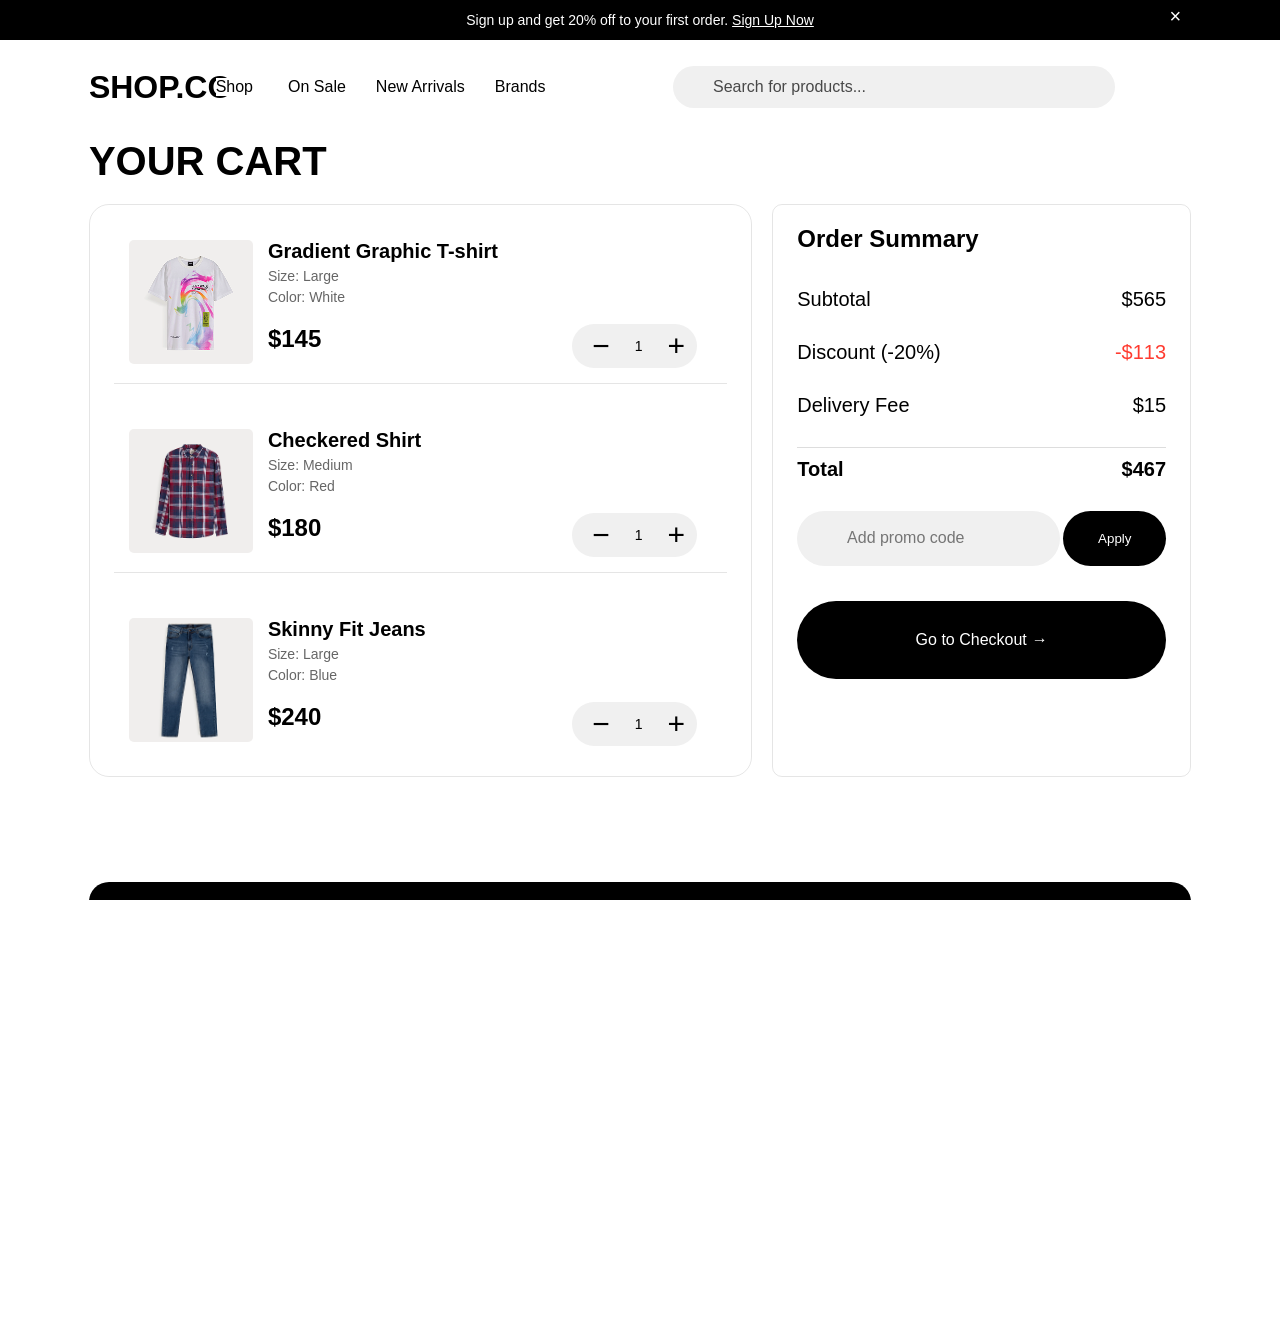
==== commit f0c1e521: "re-upload solved the error 404" ====
--- a/cart.html
+++ b/cart.html
@@ -5,7 +5,7 @@
   <meta charset="UTF-8" />
   <meta name="viewport" content="width=device-width, initial-scale=1.0" />
   <title>Cart -SHOP.CO - Premium Fashion Destination</title>
-  <link rel="stylesheet" href="style.css" />
+  <link rel="stylesheet" href="/css/style.css" />
   <link href="https://fonts.cdnfonts.com/css/satoshi" rel="stylesheet">
   <link href="https://db.onlinewebfonts.com/c/f1fcc5aed1e20fc0cdb9f8a7573625bd?family=Integral+CF+Regular"
     rel="stylesheet">
@@ -14,10 +14,12 @@
 
 <body>
   <div id="new-visitor-alert" class="alert-box">
-    <span class="close-button">&times;</span>
-    <p>Sign up and get 20% off to your first order.
-      <span class="alert__link"><a href="">Sign Up Now</a></span>
-    </p>
+    <div class="alert-box-container">
+      <span class="close-button">&times;</span>
+      <p>Sign up and get 20% off to your first order.
+        <span class="alert__link"><a href="">Sign Up Now</a></span>
+      </p>
+    </div>
   </div>
   <header class="header">
     <div class="header__content">
@@ -27,41 +29,42 @@
       <div class="header__logo">
         <a href="index.html#home">SHOP.CO</a>
       </div>
-      <nav class="nav">
-        <ul class="nav__list">
-          <li class="nav__item">
-            <div class="header-dropdown">
-              <button class="dropdown__button">
-                <a href="product-detail.html">Shop</a>
+      <div class="nav-container">
+        <nav class="nav">
+          <ul class="nav__list">
+            <li class="nav__item">
+              <div class="header-dropdown ">
+                <a href="product-detail.html" class="nav__link">Shop</a>
                 <i class="fa fa-angle-down dropdown__icon"></i>
-              </button>
-              <div class="dropdown__content">
-                <a href="#">Men</a>
-                <a href="#">Women</a>
-                <a href="#">Children</a>
+                <div class="dropdown__content">
+                  <a href="#">Men</a>
+                  <a href="#">Women</a>
+                  <a href="#">Children</a>
+                </div>
               </div>
-            </div>
-          </li>
-          <li class="nav__item"><a href="index.html#top-sales" class="nav__link">On Sale</a></li>
-          <li class="nav__item"><a href="index.html#new__arrivals" class="nav__link">New Arrivals</a></li>
-          <li class="nav__item"><a href="" class="nav__link">Brands</a></li>
-        </ul>
-      </nav>
-      <div class="search">
-        <div class="search__container">
-          <i class="fa-solid fa-search"></i>
-          <input type="text" class="search__input" id="search" placeholder="Search for products..." />
-        </div>
-
-      </div>
-      <div class="header__icons">
-        <a href="cart.html"><i class="fa-solid fa-shopping-cart header__icon"></i></a>
-        <a href="#"><i class="fa fa-user-circle-o header__icon"></i></a>
-      </div>
-    </div>
-    <div class="breadcrumbs">
-      <a href="#">Home</a>
-      <div class="breadcrumbs-icon"><i class="fa-solid fa-chevron-right"></i></div> <a href="#">Cart</a>
+            </li>
+            <li class="nav__item"><a href="index.html#top__sales" class="nav__link">On Sale</a></li>
+            <li class="nav__item"><a href="index.html#new__arrivals" class="nav__link">New Arrivals</a></li>
+            <li class="nav__item"><a href="index.html#brands" class="nav__link">Brands</a></li>
+          </ul>
+        </nav>
+      </div>
+      <div class="mobile-toggle-sidebar">
+
+        <div class="search">
+          <div class="search__container">
+            <i class="fa-solid fa-search search-icon"></i>
+            <input type="text" class="search__input" id="search" placeholder="Search for products..." />
+          </div>
+        </div>
+        <div class="header__icons">
+
+          <i class="fa-solid fa-search header-icon mobile-search-icon "></i>
+
+          <a href="cart.html"><i class="fa-solid fa-shopping-cart header__icon"></i></a>
+          <a href="#"><i class="fa-regular fa-circle-user header__icon"></i></a>
+        </div>
+      </div>
     </div>
   </header>
 
@@ -69,111 +72,113 @@
     <div class="cart-content">
       <h1>YOUR CART</h1>
       <div class="cart-container">
-          <div class="cart-items">
-              <div class="cart-item">
-                  <div class="item-image"></div>
-                  <div class="item-details">
-                      <div class="item-title">Gradient Graphic T-shirt</div>
-                      <div class="item-meta">Size: Large</div>
-                      <div class="item-meta">Color: White</div>
-                      <div class="item-price">$145</div>
-                  </div>
-                  <div class="item-actions">
-                      <span class="quantity-selector">
-                          <button class="quantity-btn">−</button>
-                          <span class="quantity-btn figure">1</span>
-                          <button class="quantity-btn">+</button>
-                      </span>
-                      <button class="remove-btn">
-                          <i class="fa-solid fa-trash-can"></i>
-                      </button>
-                  </div>
+        <div class="cart-items">
+          <div class="cart-item">
+            <div class="item-image"></div>
+            <div class="item-details">
+              <div class="item-title">Gradient Graphic T-shirt</div>
+              <div class="item-meta">Size: Large</div>
+              <div class="item-meta">Color: White</div>
+              <div class="item-price">$145</div>
+            </div>
+            <div class="item-actions">
+              <span class="quantity-selector">
+                <button class="quantity-btn">−</button>
+                <span class="quantity-btn figure">1</span>
+                <button class="quantity-btn">+</button>
+              </span>
+              <button class="remove-btn">
+                <i class="fa-solid fa-trash-can"></i>
+              </button>
+            </div>
+          </div>
+
+          <div class="cart-item">
+            <div class="item-image">
+            </div>
+            <div class="item-details">
+              <div class="item-title">Checkered Shirt</div>
+              <div class="item-meta">Size: Medium</div>
+              <div class="item-meta">Color: Red</div>
+              <div class="item-price">$180</div>
+            </div>
+            <div class="item-actions">
+              <span class="quantity-selector">
+                <button class="quantity-btn">−</button>
+                <span class="quantity-btn figure">1</span>
+                <button class="quantity-btn">+</button>
+              </span>
+              <button class="remove-btn">
+                <i class="fa-solid fa-trash-can"></i>
+              </button>
+            </div>
+          </div>
+
+          <div class="cart-item">
+            <div class="item-image "></div>
+
+            <div class="item-details">
+              <div class="item-title">Skinny Fit Jeans</div>
+              <div class="item-meta">Size: Large</div>
+              <div class="item-meta">Color: Blue</div>
+              <div class="item-price">$240</div>
+            </div>
+            <div class="item-actions">
+              <span class="quantity-selector">
+                <button class="quantity-btn">−</button>
+                <span class="quantity-btn figure">1</span>
+                <button class="quantity-btn">+</button>
+              </span>
+              <button class="remove-btn">
+                <i class="fa-solid fa-trash-can"></i>
+
+              </button>
+            </div>
+          </div>
+        </div>
+
+
+        <div class="cart-summary">
+          <div class="summary-card">
+            <div class="summary-title">Order Summary</div>
+
+            <div class="summary-row">
+              <div>Subtotal</div>
+              <div>$565</div>
+            </div>
+
+            <div class="summary-row">
+              <div>Discount (-20%)</div>
+              <div class="discount">-$113</div>
+            </div>
+
+            <div class="summary-row">
+              <div>Delivery Fee</div>
+              <div>$15</div>
+            </div>
+
+            <div class="summary-row summary-total">
+              <div>Total</div>
+              <div>$467</div>
+            </div>
+
+            <div class="promo-input">
+              <div class="promo-input-box">
+                <input type="text" class="promo__text--box" placeholder="      Add promo code" />
+                <i class="fa-solid fa-tag"></i>
               </div>
-              
-              <div class="cart-item">
-                  <div class="item-image">
-                  </div>
-                  <div class="item-details">
-                      <div class="item-title">Checkered Shirt</div>
-                      <div class="item-meta">Size: Medium</div>
-                      <div class="item-meta">Color: Red</div>
-                      <div class="item-price">$180</div>
-                  </div>
-                  <div class="item-actions">
-                  <span class="quantity-selector">
-                          <button class="quantity-btn">−</button>
-                          <span class="quantity-btn figure">1</span>
-                          <button class="quantity-btn">+</button>
-                  </span>
-                      <button class="remove-btn">
-                          <i class="fa-solid fa-trash-can"></i>
-                      </button>
-                  </div>
-              </div>
-              
-              <div class="cart-item">
-                  <div class="item-image "></div>
-
-                  <div class="item-details">
-                      <div class="item-title">Skinny Fit Jeans</div>
-                      <div class="item-meta">Size: Large</div>
-                      <div class="item-meta">Color: Blue</div>
-                      <div class="item-price">$240</div>
-                  </div>
-                  <div class="item-actions">
-                      <span class="quantity-selector">
-                          <button class="quantity-btn">−</button>
-                          <span class="quantity-btn figure">1</span>
-                          <button class="quantity-btn">+</button>
-                      </span>
-                      <button class="remove-btn">
-                          <i class="fa-solid fa-trash-can"></i>
-                          
-                      </button>
-                  </div>
-              </div>
-          </div>
-          
-
-          <div class="cart-summary">
-              <div class="summary-card">
-                  <div class="summary-title">Order Summary</div>
-                  
-                  <div class="summary-row">
-                      <div>Subtotal</div>
-                      <div>$565</div>
-                  </div>
-                  
-                  <div class="summary-row">
-                      <div>Discount (-20%)</div>
-                      <div class="discount">-$113</div>
-                  </div>
-                  
-                  <div class="summary-row">
-                      <div>Delivery Fee</div>
-                      <div>$15</div>
-                  </div>
-                  
-                  <div class="summary-row summary-total">
-                      <div>Total</div>
-                      <div>$467</div>
-                  </div>
-                
-                  <div class="promo-input">
-                      <input type="text" placeholder="      Add promo code" />
-                      <i class="fa-solid fa-tag"></i>
-                      <button class="apply-btn">Apply</button>
-                  </div>
-                  
-                  <button class="checkout-btn">
-                      Go to Checkout
-                      <span>→</span>
-                  </button>
-              </div>
-          </div>
-      </div>
-    </div>
-      
+              <button class="apply-btn">Apply</button>
+            </div>
+
+            <button class="checkout-btn">
+              Go to Checkout
+              <span>→</span>
+            </button>
+          </div>
+        </div>
+      </div>
+    </div>
+
   </main>
 
   <footer class="footer">
@@ -194,10 +199,11 @@
 
     <div class="footer__content__container">
       <div class="footer__content">
-        <div class="footer__column">
+        <div class="footer__logo__container ">
           <div class="footer__logo"><a href="index.html#home">SHOP.CO</a></div>
           <div class="footer__description">
-            We have clothes that suits your style and which you're proud to wear. From women to men.
+            We have clothes that suits your style and <br> which you're
+            proud to wear. From women to men.
           </div>
           <div class="social-links">
             <i class="fab fa-twitter social-links__icon"></i>
@@ -206,50 +212,55 @@
             <i class="fab fa-github social-links__icon"></i>
           </div>
         </div>
-
         <div class="footer__column">
-          <h4 class="footer__column-title">Company</h4>
-          <ul class="footer__list">
-            <li class="footer__list-item">About</li>
-            <li class="footer__list-item">Features</li>
-            <li class="footer__list-item">Works</li>
-            <li class="footer__list-item">Career</li>
-          </ul>
-        </div>
-
-        <div class="footer__column">
-          <h4 class="footer__column-title">Help</h4>
-          <ul class="footer__list">
-            <li class="footer__list-item">Customer Support</li>
-            <li class="footer__list-item">Delivery Details</li>
-            <li class="footer__list-item">Terms & Conditions</li>
-            <li class="footer__list-item">Privacy Policy</li>
-          </ul>
-        </div>
-
-        <div class="footer__column">
-          <h4 class="footer__column-title">FAQ</h4>
-          <ul class="footer__list">
-            <li class="footer__list-item">Account</li>
-            <li class="footer__list-item">Manage Deliveries</li>
-            <li class="footer__list-item">Orders</li>
-            <li class="footer__list-item">Payments</li>
-          </ul>
-        </div>
-
-        <div class="footer__column">
-          <h4 class="footer__column-title">Resources</h4>
-          <ul class="footer__list">
-            <li class="footer__list-item">Free eBooks</li>
-            <li class="footer__list-item">Development Tutorial</li>
-            <li class="footer__list-item">How to - Blog</li>
-            <li class="footer__list-item">Youtube Playlist</li>
-          </ul>
+
+
+
+          <div class="footer__columns">
+            <h4 class="footer__column-title">Company</h4>
+            <ul class="footer__list">
+              <li class="footer__list-item">About</li>
+              <li class="footer__list-item">Features</li>
+              <li class="footer__list-item">Works</li>
+              <li class="footer__list-item">Career</li>
+            </ul>
+          </div>
+
+          <div class="footer__columns">
+            <h4 class="footer__column-title">Help</h4>
+            <ul class="footer__list">
+              <li class="footer__list-item">Customer Support</li>
+              <li class="footer__list-item">Delivery Details</li>
+              <li class="footer__list-item">Terms & Conditions</li>
+              <li class="footer__list-item">Privacy Policy</li>
+            </ul>
+          </div>
+
+          <div class="footer__columns">
+            <h4 class="footer__column-title">FAQ</h4>
+            <ul class="footer__list">
+              <li class="footer__list-item">Account</li>
+              <li class="footer__list-item">Manage Deliveries</li>
+              <li class="footer__list-item">Orders</li>
+              <li class="footer__list-item">Payments</li>
+            </ul>
+          </div>
+
+          <div class="footer__columns">
+            <h4 class="footer__column-title">Resources</h4>
+            <ul class="footer__list">
+              <li class="footer__list-item">Free eBooks</li>
+              <li class="footer__list-item">Development Tutorial</li>
+              <li class="footer__list-item">How to - Blog</li>
+              <li class="footer__list-item">Youtube Playlist</li>
+            </ul>
+          </div>
+
         </div>
       </div>
 
       <div class="footer__bottom">
-        <div>Shop.co © 2000–2023, All Rights Reserved</div>
+        <div class="footer__bottom__left">Shop.co © 2000–2023, All Rights Reserved</div>
         <div class="payment-methods">
           <img src="https://img.icons8.com/color/48/visa.png" alt="Visa" />
           <img src="https://img.icons8.com/color/48/mastercard-logo.png" alt="Mastercard" />
@@ -260,7 +271,7 @@
       </div>
   </footer>
   </div>
-    <script src="script.js"></script>
+  <script src="/js/script.js"></script>
 </body>
 
 </html>
--- a/css/style.css
+++ b/css/style.css
@@ -0,0 +1,2852 @@
+:root {
+  /* Font Families */
+  --font-primary: "Integral CF", sans-serif;
+  --font-secondary: 'Satoshi', sans-serif;
+
+  /* Font Sizes */
+  --fs-small: 12px;
+  --fs-base: 14px;
+  --fs-medium: 16px;
+  --fs-large: 20px;
+  --fs-xl: 24px;
+  --fs-xxl: 32px;
+  --fs-heading-sm: 36px;
+  --fs-heading-md: 40px;
+  --fs-heading-lg: 48px;
+  --fs-heading-xl: 64px;
+
+  /* Colors */
+  --color-black: #000000;
+  --color-white: #ffffff;
+  --color-gray-light: #d9d9d9;
+  --color-gray-medium: #f0f0f0;
+  --color-gray-dark: #888888;
+  --color-text-primary: rgba(0, 0, 0, 1);
+  --color-text-secondary: rgba(0, 0, 0, 0.6);
+  --color-text-tertiary: rgba(0, 0, 0, 0.4);
+  --color-accent: #ff3333;
+  --color-star: #ffc633;
+  --color-success: #01ab31;
+
+  /* Spacing */
+  --space-xs: 5px;
+  --space-sm: 10px;
+  --space-md: 15px;
+  --space-lg: 20px;
+  --space-xl: 30px;
+  --space-xxl: 40px;
+
+  /* Border Radius */
+  --radius-sm: 20px;
+  --radius-md: 40px;
+  --radius-lg: 62px;
+  --radius-circle: 50%;
+
+  /* Shadows */
+  --shadow-sm: 0 2px 10px rgba(0, 0, 0, 0.05);
+  --shadow-md: 0 4px 12px rgba(0, 0, 0, 0.1);
+  --shadow-lg: 0 8px 16px rgba(0, 0, 0, 0.2);
+
+  /* Transitions */
+  --transition-fast: 0.2s ease;
+  --transition-medium: 0.3s ease;
+  --transition-slow: 0.5s ease;
+}
+
+* {
+  padding: 0;
+  margin: 0;
+  box-sizing: border-box;
+  -webkit-user-drag: none;
+}
+
+a {
+  text-decoration: none;
+  color: inherit;
+  border: none;
+}
+
+
+html,
+body {
+  width: 100vw;
+  height: 100%;
+  margin: 0;
+  padding: 0;
+  scroll-behavior: smooth;
+  overflow-x: hidden;
+  overflow-y: auto;
+
+}
+
+body {
+  font-family: var(--font-secondary);
+  transition: padding-top 0.3s;
+  min-height: 100vh;
+  -ms-overflow-style: none;
+}
+
+body.alert-active {
+  padding-top: 116px;
+}
+
+body::-webkit-scrollbar {
+  display: none;
+}
+
+.alert-box {
+  position: fixed;
+  top: 0;
+  left: 0;
+  width: 100vw;
+  background-color: #000000;
+  color: #ffffff;
+  padding: 15px 0;
+  z-index: 1000;
+  font-size: 14px;
+  align-items: center;
+  text-align: center;
+  height: 40px;
+  transition: var(--transition-medium);
+  display: flex;
+}
+
+.alert-box-container {
+  position: fixed;
+  top: 0;
+  left: 0;
+  height: 40px;
+  position: relative;
+  width: 86.11%;
+  margin: 0 auto;
+  background: #000;
+  display: flex;
+  align-items: center;
+  justify-content: center;
+}
+
+.alert__link a {
+  color: #fff;
+  text-decoration: underline;
+}
+
+.alert-active .header {
+  top: 40px;
+}
+
+.close-button {
+  position: absolute;
+  top: 5px;
+  right: 10px;
+  font-size: 20px;
+  cursor: pointer;
+}
+
+/* Header Styles */
+.header {
+  display: flex;
+  flex-direction: column;
+  justify-content: space-between;
+  align-items: center;
+  background: #fff;
+  width: 100vw;
+  z-index: 100;
+  top: 0;
+  margin: 0 auto;
+  transition: top 0.3s;
+  padding-top: 40px;
+  position: relative;
+
+}
+
+.header__content {
+  width: 86.11vw;
+  display: flex;
+  align-items: center;
+  justify-content: space-between;
+  background: #fff;
+  padding: 26px 0;
+  position: relative;
+  top: 0;
+  margin: 0 auto;
+  transition: top 0.3s;
+}
+
+.header__toggle {
+  display: none;
+}
+
+.header__logo {
+  font-weight: 900;
+  font-size: 32px;
+  font-family: var(--font-primary);
+  width: 10%;
+}
+
+.mobile-nav-close {
+  display: none;
+}
+
+.nav-container {
+  display: flex;
+  align-items: center;
+  width: 40%;
+}
+
+.nav {
+  width: 100%;
+}
+
+.nav__list {
+  list-style: none;
+  display: flex;
+  gap: 30px;
+}
+
+.nav__item {
+  display: flex;
+  align-items: center;
+  font-family: var(--font-secondary);
+
+}
+
+.nav__link {
+  text-decoration: none;
+  color: black;
+}
+
+.dropdown__icon {
+  font-size: 16px;
+  color: black;
+  border: none;
+  vertical-align: middle;
+  cursor: pointer;
+}
+
+.header-dropdown {
+  position: relative;
+  display: inline-block;
+  display: flex;
+  align-items: center;
+  gap: 5px;
+  border: none;
+  outline: none;
+  background: white;
+}
+
+.dropdown a {
+  background-color: white;
+  border: none;
+  outline: none;
+}
+
+.dropdown__content {
+  display: none;
+  position: absolute;
+  inset: 100% 0 0 -50%;
+  min-width: 100px;
+  box-shadow: 0px 0px 5px 0px rgba(0, 0, 0, 0.2);
+  z-index: 1;
+  border: none;
+  outline: none;
+  background-color: white;
+}
+
+.dropdown__content a {
+  display: flex;
+  flex-direction: column;
+  align-items: center;
+  min-width: fit-content;
+  min-width: 20%;
+  background-color: white;
+}
+
+.dropdown__content a:hover {
+
+  background-color: #f1f1f1;
+}
+
+.dropdown__button {
+  background-color: #fff;
+  color: black;
+  font-size: 16px;
+  border: none;
+  cursor: pointer;
+  position: relative;
+  border: none;
+  outline: none;
+}
+
+.mobile-toggle-sidebar {
+  display: flex;
+  flex-direction: row;
+  justify-content: space-between;
+  align-items: center;
+  width: 47%;
+  gap: 2%;
+}
+
+.search {
+  display: flex;
+  justify-content: center;
+  align-items: center;
+  gap: 20px;
+  position: relative;
+  width: 100%;
+}
+
+.search__container {
+  position: relative;
+  width: 100%;
+}
+
+.search__container .fa-search {
+  position: absolute;
+  top: 50%;
+  left: 20px;
+  transform: translateY(-50%);
+  color: rgba(0, 0, 0, 0.4);
+  z-index: 1;
+  cursor: pointer;
+}
+
+.search__input {
+  width: 100%;
+  cursor: pointer;
+  border-radius: 62px;
+  position: relative;
+  color: rgba(0, 0, 0, .7);
+  border: none;
+  box-sizing: border-box;
+  font-size: 16px;
+  background-color: #f0f0f0;
+  background-position: 10px 10px;
+  background-repeat: no-repeat;
+  padding: 12px 20px 12px 40px;
+  caret-color: rgba(0, 0, 0, .4);
+}
+
+.search__input:focus {
+  outline: none;
+  box-shadow: rgba(0, 0, 0, 0.1) 0px 0px 0px 2px;
+}
+
+.search__input::placeholder {
+  color: rgba(0, 0, 0, 0.7);
+  font-size: 16px;
+  font-family: var(--font-secondary);
+
+}
+
+.header__icons {
+  display: flex;
+  gap: 20px;
+  width: 15%;
+}
+
+.header__icon {
+  font-size: 24px;
+  color: black;
+  background: transparent;
+  border: none;
+}
+
+.icon {
+  font-size: 24px;
+  color: black;
+  background: transparent;
+  border: none;
+}
+
+
+/* Breadcrumbs */
+.breadcrumbs {
+  width: 86.11vw;
+  font-family: var(--font-secondary);
+  font-size: var(--fs-medium);
+  gap: 10px;
+  color: rgba(0, 0, 0, 0.6);
+  border-top: 1px solid rgba(0, 0, 0, 0.1);
+  display: flex;
+  padding: 25px 0;
+}
+
+.breadcrumbs a:last-child {
+  color: #000;
+}
+
+.breadcrumbs.icon {
+  display: inline-block;
+  margin: 0 5px;
+}
+
+/* Hero Section */
+.hero {
+  display: grid;
+  grid-template-columns: 1fr;
+  grid-template-rows: 1fr;
+  height: 100vh;
+}
+
+.hero__image-container {
+  grid-column: 1;
+  grid-row: 1;
+  background: url(/images/Rectangle\ 2.jpg);
+  background-size: cover;
+  background-repeat: no-repeat;
+  background-position: 0 0;
+  height: 100%;
+}
+
+.hero-content-container {
+  grid-column: 1;
+  grid-row: 1;
+  z-index: 1;
+  display: flex;
+  justify-content: center;
+  align-items: center;
+}
+
+.header__content-box {
+  width: 86.11%;
+  margin: 0 auto;
+}
+
+
+.hero__title {
+  font-size: 5rem;
+  color: black;
+  font-weight: 900;
+  line-height: 1;
+  padding: 10px;
+}
+
+.hero__description {
+  font-size: 16px;
+  color: rgba(0, 0, 0, 0.6);
+  padding: 3% 0;
+  line-height: 2;
+
+}
+
+.hero__button {
+  background-color: black;
+  color: white;
+  font-size: 20px;
+  border: none;
+  padding: 1.7rem 3rem;
+  border-radius: 62px;
+  cursor: pointer;
+  box-shadow: rgba(0, 0, 0, 0.1);
+  width: 35%;
+  letter-spacing: 1.2;
+  margin: 1% 0 3% 0;
+}
+
+.hero__button:hover {
+  background-color: #d9d9d9;
+  color: black;
+  box-shadow: rgba(0, 0, 0, 0.1) 0px 0px 0px 2px;
+}
+
+.stats {
+  width: 100%;
+  display: flex;
+  flex-flow: row nowrap;
+  align-items: center;
+  justify-content: space-between;
+  gap: 1%;
+}
+
+.stats__box {
+  display: flex;
+  flex-wrap: row nowrap;
+  justify-content: space-between;
+  width: 30%;
+  border-left: 1px solid rgba(0, 0, 0, 0.1);
+  padding: 0 5%;
+}
+
+
+.stats__container {
+  line-height: 1.5;
+
+}
+
+.stats__box:first-child {
+  padding-left: 0;
+  border-left: none;
+  margin-left: 0;
+}
+
+.stat__box:last-child {
+  padding-right: 0;
+  margin-right: 0;
+  width: fit-content;
+}
+
+.stat__item {
+  display: flex;
+  flex-direction: column;
+}
+
+.value {
+  font-size: 40px;
+  color: #000;
+  font-weight: bold;
+}
+
+.label {
+  font-size: 14px;
+  color: rgba(0, 0, 0, 0.6);
+  width: 100%;
+
+}
+
+.stat__item .stats {
+  margin: 0;
+  padding: 0;
+}
+
+.stat__item:first-child {
+  margin-left: 0;
+  padding-left: 0;
+}
+
+.stat__item:last-child {
+  margin-right: 0;
+  padding-right: 0;
+}
+
+
+.hero__vector {
+  position: absolute;
+  top: 20%;
+  right: 5%;
+  height: 200px;
+  width: 200px;
+  background: url(/vectors/Vector.png);
+  background-repeat: no-repeat;
+}
+
+.hero__vector-two {
+  position: absolute;
+  top: 50%;
+  left: 50%;
+  height: 200px;
+  width: 200px;
+  background: url(/vectors/Vector-two.png);
+  background-repeat: no-repeat;
+}
+
+/* Brands Section */
+.brands {
+  height: 20vh;
+  width: 100vw;
+  background: black;
+}
+
+.brands__container {
+  height: 100%;
+  width: 86.11%;
+  margin: 0 auto;
+  display: flex;
+}
+
+.brands__logo {
+  display: flex;
+  width: 100%;
+  align-items: center;
+  flex-flow: row nowrap;
+  justify-content: space-between;
+  gap: 10%;
+
+}
+
+.brands__logos {
+  display: flex;
+  height: 40%;
+  background: red;
+  flex: 1 1 23%;
+}
+
+.brands__logos:nth-child(1) {
+  background: url(/vectors/versace.png);
+  background-repeat: no-repeat;
+  background-position: center;
+  background-size: fill;
+}
+
+.brands__logos:nth-child(2) {
+  background: url(/vectors/zara-logo-1\ 1.png);
+  background-repeat: no-repeat;
+  background-position: center;
+}
+
+.brands__logos:nth-child(3) {
+  background: url(/vectors/gucci-logo-1\ 1.png);
+  background-repeat: no-repeat;
+  background-position: center;
+  background-size: fill;
+}
+
+.brands__logos:nth-child(4) {
+  background: url(/vectors/prada-logo-1\ 1.png);
+  background-repeat: no-repeat;
+  background-position: center;
+  background-size: fill;
+}
+
+.brands__logos:nth-child(5) {
+  background: url(/vectors/Group.png);
+  background-repeat: no-repeat;
+  background-position: center;
+  background-size: contain;
+}
+
+/* Products Section */
+.products-section {
+  display: block;
+  justify-content: center;
+  align-items: center;
+  width: 86.11%;
+  margin: 0 auto;
+  padding: 50px 0;
+
+}
+
+.arrivals {
+  border-bottom: 1px solid rgba(0, 0, 0, 0.1);
+}
+
+.section__header {
+  font-size: 48px;
+  text-align: center;
+  padding: 100px 0 50px;
+  font-family: var(--font-primary);
+  font-weight: 900;
+
+}
+
+.products__container {
+  width: 100%;
+  align-items: center;
+  margin: 0 auto;
+}
+
+.section__button {
+  display: inline-block;
+  text-align: center;
+  width: 100%;
+}
+
+.products__button {
+  width: 220px;
+  padding: 16px 32px;
+  border-radius: 62px;
+  border: 1px solid rgba(0, 0, 0, 0.1);
+  background-color: white;
+  color: #1e1e1e;
+  margin: 100px 0;
+
+}
+
+.products__button:hover {
+  background-color: #1e1e1e;
+  color: #ffffff;
+}
+
+
+/* Product Cards */
+.products-grid {
+  display: flex;
+  gap: 1%;
+  margin: auto;
+  width: 100%;
+}
+
+.products-grid .product-card:first-child {
+  margin-left: 0;
+}
+
+.products-grid .product-card:last-child {
+  margin-right: 0;
+}
+
+.product-card {
+  width: calc(25% - 1%);
+  height: 400px;
+  margin: 0;
+}
+
+.product-card .checked,
+.product-card .fa-star-half {
+  color: gold;
+}
+
+.product-card__title {
+  font-size: 20px;
+  font-family: var(--font-secondary);
+}
+
+.product-card label {
+  font-size: 14px;
+  padding: 10px;
+  font-weight: bold;
+}
+
+.product-card img {
+  width: 100%;
+  height: 100%;
+  flex-direction: row;
+  border-radius: 20px;
+}
+
+.product-price__current {
+  color: black;
+}
+
+.product-price__old {
+  text-decoration: line-through;
+  color: grey;
+}
+
+.product-price__current,
+.product-price__old {
+  font-size: 24px;
+  font-weight: bold;
+  margin-right: 5px;
+}
+
+.product-price__discount {
+  color: #ff3333;
+  font-size: 12px;
+  box-shadow: 2px 2px 12px rgba(255, 51, 51, 0.1);
+  border-radius: 62%;
+  border: none;
+  outline: none;
+  width: 94px;
+}
+
+.rating-score {
+  font-size: 14px;
+}
+
+
+/* Categories Section */
+
+.homepage-categories {
+  width: 86.11vw;
+  margin: 0 auto;
+  padding: 50px 0;
+}
+
+
+.categories__content {
+  display: block;
+  width: 100%;
+  padding: 40px 0;
+  background-color: #f0f0f0;
+  border-radius: 40px;
+  margin: 0 auto;
+}
+
+.categories__header {
+  text-align: center;
+  font-size: 48px;
+  font-weight: 900;
+  margin-bottom: 50px;
+  text-transform: uppercase;
+  padding-top: 50px;
+  font-family: var(--font-primary);
+
+}
+
+.categories-grid {
+  display: flex;
+  flex-direction: column;
+  width: 90%;
+  margin: 0 auto;
+  padding-bottom: 100px;
+}
+
+.categories-row {
+  display: flex;
+  width: 100%;
+  gap: 1.5%;
+  margin-bottom: 20px;
+  justify-content: center;
+  height: 560px;
+}
+
+.category-card {
+  background-color: white;
+  border-radius: 20px;
+  overflow: hidden;
+  box-shadow: 0 2px 10px rgba(0, 0, 0, 0.05);
+  position: relative;
+  height: 550px;
+}
+
+.category-card a {
+  display: block;
+  position: relative;
+  width: 100%;
+  height: 100%;
+  left: 0;
+  top: 0;
+}
+
+.category-card__name {
+  position: absolute;
+  top: 30px;
+  left: 30px;
+  font-size: 36px;
+  font-weight: bold;
+  font-family: var(--font-secondary);
+}
+
+.category-card__image {
+  width: 100%;
+  height: 100%;
+  background-size: cover;
+  background-position: center;
+  background-repeat: no-repeat;
+}
+
+.category-card--casual,
+.category-card--gym {
+  width: 60%;
+}
+
+.category-card--formal,
+.category-card--party {
+  width: 100%;
+}
+
+.category-card--casual .category-card__image {
+  background-image: url('/images/image 11.png');
+}
+
+.category-card--formal .category-card__image {
+  background-image: url('/images/image 13.png');
+}
+
+.category-card--party .category-card__image {
+  background-image: url('/images/image 12.png');
+}
+
+.category-card--gym .category-card__image {
+  background-image: url('/images/image 14.png');
+}
+
+/* Testimonials Section */
+.testimonials {
+  display: block;
+  width: 86.11vw;
+  margin: 0 auto;
+}
+
+.testimonials__header {
+  display: flex;
+  justify-content: space-between;
+  align-items: center;
+  margin: 0 auto;
+  padding: 40px 20px;
+  width: 100%;
+}
+
+.testimonials__title {
+  font-size: 48px;
+  margin: 0;
+  font-family: var(--font-primary);
+
+}
+
+.testimonials__controls {
+  display: flex;
+  gap: 15px;
+}
+
+.testimonials__arrow {
+  width: 50px;
+  height: 50px;
+  border-radius: 50%;
+  background-color: #ffffff;
+  display: flex;
+  align-items: center;
+  justify-content: center;
+  cursor: pointer;
+  transition: all 0.3s ease;
+}
+
+.testimonials__arrow:hover {
+  background-color: #f1f1f1f1;
+  color: black;
+}
+
+.testimonials__arrow i {
+  font-size: 1.2rem;
+}
+
+.testimonials__grid {
+  width: 100%;
+  display: flex;
+  justify-content: center;
+  align-items: center;
+  gap: 0.7%;
+  margin: 0 auto;
+
+}
+
+.testimonial-card {
+  min-width: 28%;
+  background-color: #ffffff;
+  border: 1px solid #ddd;
+  border-radius: 20px;
+  padding: 32px 28px;
+  box-shadow: 0 4px 12px rgba(0, 0, 0, 0.1);
+}
+
+.blurry__text {
+  -webkit-filter: blur(2px);
+  filter: blur(2px);
+  opacity: 0.9;
+}
+
+.testimonial-card__rating {
+  color: #ffc633;
+  font-size: 18px;
+  margin-bottom: 12px;
+}
+
+.testimonial-card__verified {
+  display: flex;
+  align-items: center;
+  margin-bottom: 12px;
+  font-size: 14px;
+  color: #333;
+  font-weight: 500;
+}
+
+.testimonial-card__author {
+  font-weight: bold;
+  font-size: 16px;
+  margin-right: 10px;
+}
+
+.testimonial-card__badge {
+  background-color: #01ab31;
+  color: white;
+  border-radius: 50%;
+  font-size: 12px;
+  width: 20px;
+  height: 20px;
+  display: flex;
+  align-items: center;
+  justify-content: center;
+}
+
+.testimonial-card__text {
+  font-size: 16px;
+  color: rgba(0, 0, 0, 0.6);
+  line-height: 1.5;
+  font-family: var(--font-secondary);
+
+}
+
+/* Product Detail Page */
+
+#product-detail-page {
+  display: block;
+  justify-content: center;
+  width: 86.11vw;
+  margin: 0 auto;
+  padding: 50px 0;
+  flex-direction: column;
+}
+
+
+
+/* Product Detail Page - Display Product */
+.container {
+  display: block;
+  flex-direction: column;
+  gap: 2rem;
+  flex-wrap: wrap;
+  width: 100%;
+}
+
+.image-container {
+  display: flex;
+  gap: 1rem;
+  align-items: center;
+  justify-content: center;
+  width: 45%;
+  float: left;
+}
+
+.gallery {
+  display: flex;
+  flex-direction: column;
+  gap: 1rem;
+}
+
+.gallery .thumb {
+  width: 180px;
+  height: 250px;
+  background-size: cover;
+  background-position: center;
+  border-radius: 20px;
+  border: 1px solid #ddd;
+  cursor: pointer;
+  gap: 50px;
+}
+
+.thumb:nth-child(1) {
+  background-image: url("/images/image 2.png");
+}
+
+.thumb:nth-child(2) {
+  background-image: url("/images/image 5.png");
+}
+
+.thumb:nth-child(3) {
+  background-image: url("/images/image 6.png");
+}
+
+.main-image {
+  width: 550px;
+  height: 780px;
+  background-image: url("/images/image 1.png");
+  background-size: cover;
+  background-position: center;
+  border-radius: 20px;
+}
+
+.info-container {
+  width: 54%;
+  display: inline-block;
+  display: right;
+  padding: 20px 24px;
+}
+
+.level {
+  border-bottom: 1px solid rgba(0, 0, 0, 0.1);
+  width: 100%;
+  padding: 20px 0;
+
+}
+
+.info {
+  max-width: 90%;
+}
+
+.info h1 {
+  font-size: 40px;
+  font-weight: 900;
+  margin-bottom: 0.5rem;
+  font-family: var(--font-primary);
+}
+
+.info-rating {
+  font-size: 14px;
+}
+
+.product-card__rating {
+  display: flex;
+  align-items: center;
+  gap: 0.4rem;
+  margin: 0.2rem 0;
+  font-size: 16px;
+}
+
+.product-card__rating .fa,
+.info-rating .fa {
+  color: gold;
+}
+
+.price {
+  display: flex;
+  align-items: center;
+  gap: 1rem;
+  font-size: 32px;
+  margin-bottom: 1rem;
+  font-family: var(--font-secondary);
+
+}
+
+.price .original {
+  text-decoration: line-through;
+  color: #888;
+}
+
+.price .discount {
+  color: red;
+  font-size: 0.9rem;
+  font-weight: bold;
+}
+
+.description {
+  font-size: 0.9rem;
+  color: #555;
+  margin-bottom: 1.5rem;
+}
+
+.options {
+  margin-bottom: 1rem;
+}
+
+.options h4 {
+  margin: 0.5rem 0;
+}
+
+.colors span {
+  display: inline-block;
+  width: 40px;
+  height: 40px;
+  border-radius: 50%;
+  margin-right: 0.5rem;
+  cursor: pointer;
+  border: 2px solid transparent;
+  padding: 2px;
+}
+
+.colors span:nth-child(1) {
+  background-color: #4f4631;
+}
+
+.colors span:nth-child(2) {
+  background: #314f4a;
+}
+
+.colors span:nth-child(3) {
+  background: #31344f
+}
+
+
+.active::after {
+  content: '\f00c';
+  font-family: 'Font Awesome 6 Free';
+  font-weight: 900;
+  color: white;
+  position: absolute;
+  top: 10px;
+  left: 12px;
+  font-size: 14px;
+}
+
+
+.sizes button {
+  margin-right: 0.5rem;
+  padding: 0.3rem 0.8rem;
+  border: 1px solid #ccc;
+  border-radius: 62px;
+  cursor: pointer;
+  background: white;
+  font-size: 16px;
+  color: rgba(0, 0, 0, 0.6);
+}
+
+.sizes button.active {
+  background: black;
+  color: white;
+  border-color: black;
+}
+
+
+/* Product Info */
+.info {
+  max-width: 500px;
+}
+
+.info-header {
+  font-size: 40px;
+  font-weight: bold;
+  margin-bottom: 0.5rem;
+  font-family: var(--font-primary);
+}
+
+.info-rating {
+  display: flex;
+  align-items: center;
+  gap: 0.4rem;
+  margin-bottom: 1rem;
+  font-size: 16px;
+}
+
+.info-rating i {
+  color: gold;
+}
+
+.price {
+  display: flex;
+  align-items: center;
+  gap: 1rem;
+  font-size: 1.2rem;
+  margin-bottom: 1rem;
+}
+
+.price .original {
+  text-decoration: line-through;
+  color: #888;
+}
+
+.price .discount {
+  color: red;
+  font-size: 0.9rem;
+  font-weight: bold;
+}
+
+.description {
+  font-size: 0.9rem;
+  color: #555;
+  margin-bottom: 1.5rem;
+}
+
+.options {
+  margin-bottom: 1rem;
+}
+
+.options h4 {
+  margin: 0.5rem 0;
+}
+
+.colors span {
+  display: inline-block;
+  width: 40px;
+  height: 40px;
+  border-radius: 50%;
+  margin-right: 0.5rem;
+  cursor: pointer;
+  border: 2px solid transparent;
+}
+
+.colors span.active {
+  border-color: black;
+}
+
+.sizes button {
+  margin-right: 0.5rem;
+  padding: 12px 24px;
+  background-color: #f0f0f0;
+  border-radius: 62px;
+  cursor: pointer;
+  background: white;
+}
+
+.sizes button.active {
+  background: black;
+  color: white;
+  border-color: black;
+}
+
+.four {
+  display: flex;
+}
+
+.quantity {
+  display: flex;
+  align-items: center;
+  gap: 2px;
+  width: 30%;
+  margin: 10px 0;
+  background: #f0f0f0;
+  border-radius: 62px;
+  height: 50px;
+
+}
+
+.quantity--selector {
+  text-align: center;
+  font-size: 18px;
+  display: flex;
+  flex-direction: row;
+  width: 95%;
+  height: 35px;
+  border-radius: 62px;
+  vertical-align: middle;
+  justify-content: center;
+}
+
+.quantity-bunn {
+  font-size: 16px;
+  cursor: pointer;
+  flex-basis: 30%;
+  align-items: center;
+  border: none;
+  padding: 5px 0;
+  background-color: #f0f0f0;
+}
+
+.quantity-bunn:first-child {
+  width: 20px;
+  padding: 5px 0;
+
+}
+
+.figure {
+  text-align: center;
+  align-items: center;
+  vertical-align: middle;
+  justify-content: center;
+}
+
+
+.add-to-cart {
+  background: black;
+  color: white;
+  padding: 6px 12px;
+  width: 65%;
+  border: none;
+  border-radius: 62px;
+  font-size: 1rem;
+  cursor: pointer;
+}
+
+/* Product Detail  Page - Testimonial Card */
+
+/* Tabs */
+.tabs {
+  display: flex;
+  justify-content: center;
+  gap: 3rem;
+  border-bottom: 1px solid #ddd;
+  margin-bottom: 1rem;
+  width: 100%;
+}
+
+.tabs span {
+  padding: 1rem 0;
+  cursor: pointer;
+  width: 33%;
+  text-align: center;
+}
+
+.tabs span.active {
+  border-bottom: 2px solid black;
+  font-weight: bold;
+}
+
+/* Header Section */
+.controls-header {
+  display: flex;
+  justify-content: space-between;
+  align-items: center;
+  margin-bottom: 1.5rem;
+  flex-wrap: wrap;
+  gap: 1rem;
+}
+
+.controls-header h2 {
+  font-size: 1.2rem;
+}
+
+.controls-header-figure {
+  font-family: var(--font-secondary);
+  font-size: var(--fs-base);
+  font-weight: normal;
+}
+
+.controls {
+  display: flex;
+  align-items: center;
+  gap: 1rem;
+}
+
+.icon-button {
+  font-size: 1.2rem;
+  color: #555;
+  padding: 13px;
+  border-radius: 50%;
+  background: #f0f0f0;
+  border: none;
+}
+
+.dropdown {
+  padding: 16px 24px;
+  border-radius: 62px;
+  background: #f0f0f0;
+  cursor: pointer;
+  display: flex;
+  align-items: center;
+  gap: 0.5rem;
+}
+
+.review-button {
+  background: black;
+  color: white;
+  border: none;
+  padding: 20px 24px;
+  border-radius: 62px;
+  cursor: pointer;
+}
+
+/* Testimonial Card Styling */
+.testimonial-deck__container {
+  display: flex;
+  width: 100%;
+  justify-content: space-between;
+  gap: 20px;
+  flex-wrap: wrap;
+}
+
+.testimonial-deck {
+  background-color: #ffffff;
+  border-radius: 12px;
+  padding: 20px;
+  box-shadow: 0 2px 8px rgba(0, 0, 0, 0.08);
+  margin-bottom: 0;
+  width: calc(50% - 10px);
+  box-sizing: border-box;
+  border: 1px solid #e0e0e0;
+}
+
+.testimonial-deck__header {
+  display: flex;
+  justify-content: space-between;
+  align-items: center;
+  margin-bottom: 16px;
+}
+
+.testimonial-deck__rating {
+  display: flex;
+}
+
+.testimonial-deck__rating .fas.fa-star {
+  color: #FFD700;
+  margin-right: 2px;
+}
+
+.testimonial-deck__menu {
+  color: #777;
+  cursor: pointer;
+}
+
+.testimonial-deck__author {
+  display: flex;
+  align-items: center;
+  margin-bottom: 12px;
+  font-weight: 600;
+  font-size: 16px;
+}
+
+.author-name {
+  margin-right: 5px;
+}
+
+.verification-badge {
+  color: #fff;
+  background-color: #4CAF50;
+  border-radius: 50%;
+  width: 18px;
+  height: 18px;
+  display: inline-flex;
+  align-items: center;
+  justify-content: center;
+}
+
+.verification-badge .fas.fa-check-circle {
+  font-size: 14px;
+}
+
+.testimonial-deck__text {
+  color: #333;
+  font-size: 14px;
+  line-height: 1.5;
+  margin-bottom: 16px;
+}
+
+.testimonial-deck__date {
+  color: #777;
+  font-size: 12px;
+  margin-top: 10px;
+}
+
+
+.fa-check-circle {
+  color: white;
+}
+
+.fas.fa-star-half-alt {
+  color: #FFD700;
+}
+
+.might__like {
+  width: 100%;
+}
+
+
+/* Category Page */
+#category-page {
+  display: block;
+  width: 86.11%;
+  margin: 0 auto;
+  font-family: var(--font-secondary);
+}
+
+.category-container {
+  margin: 10px 0;
+  display: flex;
+  gap: 20px;
+  width: 86.11vw;
+}
+
+.product-container--casual {
+  display: grid;
+  grid-template-columns: repeat(3, 1fr);
+  gap: 20px;
+}
+
+.products-grid--casual {
+  display: block;
+}
+
+.product-card-display img {
+  width: 430px;
+  border-radius: 20px;
+  height: 450px;
+
+}
+
+.categories {
+  flex-basis: 250px;
+  flex-shrink: 0;
+  width: 23%;
+}
+
+.products-display--casual {
+  flex-grow: 1;
+  width: 77%;
+}
+
+.products-display-heading {
+  display: block;
+  justify-content: center;
+  margin-bottom: 50px;
+}
+
+.products-display-heading-left {
+  font-size: 32px;
+  font-weight: bold;
+  font-family: var(--font-secondary);
+  float: left;
+}
+
+.products-display-heading-right {
+  float: right;
+  text-align: center;
+  justify-content: center;
+}
+
+.products-display-heading-right-item {
+  font-family: var(--font-secondary);
+  font-size: 16px;
+  font-weight: bold;
+}
+
+/* Category Page */
+.sidebar {
+  background: white;
+  border-radius: 20px;
+  width: 280px;
+  padding: 20px 24px;
+  border: 1px solid rgba(0, 0, 0, 0.1);
+  font-family: var(--font-secondary);
+  color: rgba(0, 0, 0, 0.6);
+}
+
+h2 {
+  font-size: 18px;
+  margin-bottom: 10px;
+}
+
+.section {
+  margin-bottom: 24px;
+}
+
+.products-grid--casual img {
+  border-radius: 20px;
+}
+
+.section-title .fa-sliders-h {
+  color: rgba(0, 0, 0, 0.4);
+}
+
+.section-title {
+  font-weight: bold;
+  display: flex;
+  justify-content: space-between;
+  align-items: center;
+  margin-bottom: 10px;
+  color: black;
+}
+
+.item-list,
+.dress-style {
+  list-style: none;
+  padding: 0;
+  margin: 0;
+}
+
+.item-list li,
+.dress-style li {
+  padding: 8px 0;
+  display: flex;
+  justify-content: space-between;
+  cursor: pointer;
+}
+
+.slider-container {
+  display: flex;
+  align-items: center;
+  justify-content: space-between;
+}
+
+.range {
+  width: 100%;
+}
+
+input[type="range"] {
+  -webkit-appearance: none;
+  -moz-appearance: none;
+  appearance: none;
+
+}
+
+input[type="range"]::-webkit-slider-runnable-track {
+  width: 100%;
+  height: 6px;
+  background: #f0f0f0;
+  border-radius: 20px;
+}
+
+input[type="range"]::-webkit-slider-thumb {
+  -webkit-appearance: none;
+  width: 20px;
+  height: 20px;
+  background: #000;
+  cursor: pointer;
+  border-radius: 50%;
+}
+
+input[type="range"]::-moz-range-thumb {
+  width: 20px;
+  height: 20px;
+  background-color: #000;
+  border-radius: 50%;
+  box-shadow: 0 0 10px rgba(0, 0, 0, 0.2);
+  cursor: pointer;
+}
+
+input[type="range"]::-ms-thumb {
+  width: 30px;
+  height: 30px;
+  background-color: #000;
+  border-radius: 50%;
+  box-shadow: 0 0 10px rgba(0, 0, 0, 0.2);
+  cursor: pointer;
+  border: none;
+}
+
+.color-picker {
+  display: flex;
+  flex-wrap: wrap;
+  gap: 10px;
+}
+
+.color {
+  width: 37px;
+  height: 37px;
+  border-radius: 50%;
+  position: relative;
+  cursor: pointer;
+  border: 2px solid rgba(0, 0, 0, 0.2);
+
+}
+
+.color-picker :nth-child(1) {
+  background-color: #00D26A;
+}
+
+.color-picker :nth-child(2) {
+  background-color: #FF2D2D;
+
+}
+
+.color-picker :nth-child(3) {
+  background-color: #FFE600;
+
+}
+
+.color-picker :nth-child(4) {
+  background-color: #FF8A00;
+
+}
+
+.color-picker :nth-child(5) {
+  background-color: #00CFFF;
+
+}
+
+.color-picker :nth-child(6) {
+  background-color: #0038FF;
+}
+
+.color-picker :nth-child(7) {
+  background-color: #A300FF;
+
+}
+
+.color-picker :nth-child(8) {
+  background-color: #FF00B8;
+
+}
+
+.color-picker :nth-child(9) {
+  background-color: #FFF;
+
+}
+
+.color-picker :nth-child(10) {
+  background-color: #000;
+
+}
+
+.selected::after {
+  content: '\f00c';
+  font-family: 'Font Awesome 6 Free';
+  font-weight: 900;
+  color: white;
+  position: absolute;
+  top: 10px;
+  left: 12px;
+  font-size: 14px;
+}
+
+.size-buttons {
+  display: grid;
+  grid-template-columns: repeat(2, auto);
+  gap: 10px;
+}
+
+.size-buttons button {
+  padding: 12px 20px;
+  background: #eee;
+  border: none;
+  border-radius: 20px;
+  cursor: pointer;
+}
+
+.size-buttons .selected {
+  background: black;
+  color: white;
+}
+
+.apply-filter {
+  width: 100%;
+  padding: 12px;
+  background: black;
+  color: white;
+  border: none;
+  border-radius: 20px;
+  font-size: 16px;
+  cursor: pointer;
+}
+
+hr {
+  border: none;
+  border-top: 1px solid #eee;
+  margin: 20px 0;
+}
+
+/* Pagination */
+.pagination {
+  display: flex;
+  justify-content: space-between;
+  gap: 10px;
+  width: 100%;
+  padding: 10px;
+}
+
+.page-btn-left {
+  float: left;
+}
+
+.page-btn-right {
+  float: right;
+}
+
+.page-numbers-list {
+  display: flex;
+  justify-content: space-evenly;
+  flex-direction: row;
+}
+
+.page-btn {
+  padding: 12px 20px;
+  border: 1px solid #ddd;
+  background: #fff;
+  border-radius: 8px;
+  font-size: 14px;
+  color: #333;
+  display: flex;
+  align-items: center;
+  gap: 10px;
+  cursor: pointer;
+  transition: all 0.2s ease-in-out;
+}
+
+.page-btn:hover {
+  background: #f0f0f0;
+}
+
+.page-number {
+  padding: 12px 20px;
+  border-radius: 8px;
+  color: #555;
+  cursor: pointer;
+}
+
+.page-number:hover {
+  background-color: #f5f5f5;
+}
+
+.page-number.active {
+  background: #e5e5e5;
+  color: #000;
+  font-weight: bold;
+}
+
+.ellipsis {
+  padding: 8px 12px;
+  color: #bbb;
+  cursor: default;
+}
+
+/* CART PAGE*/
+
+#cart-shop {
+  padding: 5px 0;
+  width: 86.11vw;
+  display: block;
+  margin: 0 auto;
+}
+
+
+.cart-content {
+  display: flex;
+  flex-direction: column;
+  width: 100%;
+  margin: 0 auto;
+}
+
+h1 {
+  font-size: 40px;
+  font-weight: 900;
+  margin-bottom: 20px;
+  font-family: var(--font-primary);
+}
+
+.cart-container {
+  display: flex;
+  gap: 20px;
+}
+
+.cart-items {
+  flex: 1;
+  display: flex;
+  flex-direction: column;
+  gap: 20px;
+  width: 58%;
+  border-radius: 20px;
+  border: 1px solid rgba(0, 0, 0, 0.1);
+  padding: 20px 24px;
+
+}
+
+.cart-summary {
+  width: 38%;
+  display: flex;
+  font-family: var(--font-secondary);
+}
+
+.summary-card {
+  width: 100%;
+  height: inherit;
+  padding: 20px 24px;
+  border-radius: 20px;
+  border: 1px solid rgba(0, 0, 0, 0.1);
+
+
+}
+
+.cart-item {
+  display: flex;
+  padding: 15px;
+  margin-bottom: 10px;
+  position: relative;
+  border-bottom: 1px solid rgba(0, 0, 0, 0.1);
+}
+
+.cart-item:last-child {
+  border-bottom: none;
+  padding-bottom: 0;
+}
+
+.item-image {
+  width: 124px;
+  height: 124px;
+  border-radius: 5px;
+  margin-right: 15px;
+  background-size: cover;
+  background-position: center;
+  background-repeat: no-repeat;
+  background-color: #f0f0f0;
+
+}
+
+.cart-item:nth-child(1) .item-image {
+  background-image: url('/images/image 18.png');
+}
+
+.cart-item:nth-child(2) .item-image {
+  background-image: url('/images/Frame 34.png');
+}
+
+.cart-item:nth-child(3) .item-image {
+  background-image: url('/images/Frame 33.png');
+}
+
+
+.item-details {
+  flex: 1;
+  font-family: var(--font-secondary);
+
+}
+
+.item-title {
+  font-weight: bold;
+  margin-bottom: 5px;
+  font-size: 20px;
+}
+
+.item-meta {
+  font-size: 14px;
+  color: #666;
+  margin-bottom: 5px;
+}
+
+.item-price {
+  font-weight: bold;
+  margin-top: 5px;
+  font-size: 24px;
+  padding: 15px 0;
+}
+
+.item-actions {
+  display: flex;
+  align-items: center;
+  justify-content: space-between;
+  flex-direction: row;
+  position: relative;
+}
+
+.quantity-selector {
+  display: flex;
+  align-items: center;
+  margin-right: 15px;
+  width: 125px;
+  height: 44px;
+  background-color: #f0f0f0;
+  border-radius: 62px;
+  position: absolute;
+  bottom: 0;
+  right: 0;
+}
+
+.quantity-btn {
+  border: none;
+  cursor: pointer;
+  display: flex;
+  margin: 0 0 0 15px;
+  padding: 0 5px;
+  font-size: 30px;
+  background: none;
+  color: #000;
+}
+
+.figure {
+  font-size: 14px;
+}
+
+.remove-btn {
+  color: #ff3333;
+  background: none;
+  border: none;
+  cursor: pointer;
+  width: 20px;
+  height: 20px;
+  position: absolute;
+  right: 0;
+  top: 0;
+}
+
+.summary-card {
+  border: 1px solid rgba(0, 0, 0, 0.1);
+  border-radius: 10px;
+  padding: 20px 24px;
+  width: 100%;
+  font-family: var(--font-secondary);
+}
+
+.summary-title {
+  font-weight: bold;
+  margin-bottom: 35px;
+  font-size: 24px;
+}
+
+.summary-row {
+  display: flex;
+  justify-content: space-between;
+  margin-bottom: 30px;
+  font-size: 20px;
+}
+
+.discount {
+  color: #ff3b30;
+}
+
+.summary-total {
+  font-weight: bold;
+  border-top: 1px solid #ddd;
+  padding-top: 10px;
+  margin-top: 10px;
+}
+
+.promo-input {
+  display: flex;
+  flex-direction: row;
+  width: 100%;
+  margin-top: 15px;
+  margin-bottom: 35px;
+  gap: 1%;
+}
+
+.promo-input-box {
+  width: 72%;
+}
+
+.promo__text--box {
+  padding-left: 35px;
+  background: #f0f0f0;
+  border-radius: 62px;
+  margin-right: 5px;
+  position: relative;
+  width: 100%;
+  padding: 20px 24px;
+  border: none;
+}
+
+.promo-input input::placeholder {
+  font-size: 16px;
+  font-family: var(--font-secondary);
+}
+
+.fa-tag {
+  position: absolute;
+  left: 25px;
+  top: 50%;
+  transform: translateY(-50%);
+  color: #888;
+}
+
+.apply-btn {
+  background-color: #000;
+  color: white;
+  border: none;
+  border-radius: 62px;
+  padding: 20px 24px;
+  cursor: pointer;
+  width: 28%;
+}
+
+.checkout-btn {
+  background-color: #000;
+  color: white;
+  border: none;
+  border-radius: 62px;
+  padding: 30px 54px;
+  width: 100%;
+  cursor: pointer;
+  display: flex;
+  align-items: center;
+  justify-content: center;
+  gap: 5px;
+  font-size: 16px;
+}
+
+
+*/
+
+/* Footer */
+/* Newsletter Section */
+.newsletter {
+  width: 100%;
+  margin: 0 auto;
+  position: relative;
+  z-index: 10;
+  bottom: -1000px;
+}
+
+#now {
+  position: relative !important;
+  bottom: -100px !important;
+}
+
+.newsletter__content {
+  width: 86.11%;
+  margin: 0 auto;
+}
+
+.newsletter__column {
+  background-color: black;
+  color: white;
+  padding: 40px;
+  border-radius: 0 0 20px 20px;
+  display: flex;
+  flex-wrap: wrap;
+  justify-content: space-between;
+  align-items: center;
+  border-radius: 20px;
+}
+
+.newsletter__title {
+  font-size: 2.5rem;
+  font-weight: bold;
+  max-width: 600px;
+  font-family: var(--font-primary);
+
+}
+
+.newsletter__form {
+  display: flex;
+  gap: 10px;
+  margin-top: 20px;
+  flex-direction: column;
+}
+
+.input-container {
+  position: relative;
+  width: 100%;
+}
+
+.input-container::placeholder {
+  font-family: var(--font-secondary);
+}
+
+
+.input-container .fa-envelope {
+  position: absolute;
+  top: 50%;
+  left: 15px;
+  transform: translateY(-50%);
+  color: #888;
+  z-index: 1;
+}
+
+.newsletter__input {
+  padding: 15px 20px 15px 45px;
+  border: none;
+  border-radius: 50px;
+  outline: none;
+  width: 350px;
+}
+
+.newsletter__button {
+  padding: 15px 25px;
+  border: none;
+  border-radius: 50px;
+  background-color: white;
+  color: black;
+  font-weight: bold;
+  cursor: pointer;
+  width: 350px;
+  font-family: var(--font-secondary);
+
+}
+
+.footer {
+  flex-shrink: 0;
+  width: 100vw;
+  margin: 0 auto;
+  font-family: var(--font-secondary);
+  position: relative;
+  -webkit-user-drag: none;
+}
+
+.footer__content__container {
+  background-color: #f0f0f0;
+  width: 100%;
+  padding: 130px 0 0;
+}
+
+.footer__content {
+  display: flex;
+  flex-direction: row;
+  justify-content: space-between;
+  padding: 0;
+  border-bottom: 1px solid rgba(0, 0, 0, 0.1);
+  width: 86.11%;
+  margin: 0 auto;
+}
+
+.footer__logo__container {
+  width: 24%;
+}
+
+.footer__column {
+  width: 75%;
+  display: flex;
+  flex-direction: row;
+  justify-content: space-around;
+  gap: 15%;
+}
+
+.footer__columns {
+  flex: 25%;
+  line-height: 1.2;
+  display: flex;
+  flex-direction: column;
+  align-items: center;
+}
+
+.footer__columns:last-child {
+  flex: 20%;
+  width: fit-content;
+}
+
+.footer__column-title {
+  text-align: left;
+  font-size: 14px;
+  font-weight: bold;
+  letter-spacing: 3px;
+  margin-bottom: 15px;
+  text-transform: uppercase;
+  display: flex;
+  align-items: start;
+}
+
+.footer__list {
+  list-style: none;
+  padding: 0;
+}
+
+.footer__list-item {
+  margin-bottom: 10px;
+  font-size: 14px;
+  color: rgba(0, 0, 0, 0.6);
+}
+
+.footer__logo {
+  font-size: 24px;
+  font-weight: 900;
+  margin-bottom: 10px;
+  font-family: var(--font-primary);
+
+}
+
+.footer__description {
+  font-size: 14px;
+  line-height: 1.4;
+  color: #666;
+}
+
+.social-links {
+  display: flex;
+  gap: 10px;
+  margin-top: 15px;
+}
+
+.social-links__icon {
+  font-size: 18px;
+  background: #000;
+  color: white;
+  padding: 8px;
+  border-radius: 50%;
+  cursor: pointer;
+}
+
+.footer__bottom {
+  border-top: 1px solid #ddd;
+  padding: 20px 0;
+  display: flex;
+  justify-content: space-between;
+  flex-wrap: wrap;
+  align-items: center;
+  font-size: 14px;
+  color: #888;
+  width: 86.11%;
+  margin: 0 auto;
+}
+
+.payment-methods img {
+  height: 30px;
+  margin-left: 10px;
+}
+
+
+
+/* 1140px Breakpoint
+     
+     @media screen and (max-width: 1140px)and (min-width: 767px) and (max-width: 1023px){
+      .categories-row {
+        flex-wrap: wrap;
+        justify-content: center;
+      }
+    
+      .category-card {
+        margin-bottom: 20px;
+      }
+     
+    
+      .header {
+        text-align: center;
+        gap: 10px;
+      }
+      
+      .header__toggle {
+        display: flex;
+        float: left;
+        border: none;
+        background: inherit;
+        height: 24px;
+      }
+      
+      .header__logo {
+        float: left;
+        font-size: 25.2px;
+        font-weight: bold;
+      }
+    
+      .nav__list {
+        display: none;
+      }
+    
+      input[type="text"] {
+        width: 0px;
+        box-sizing: border-box;
+        
+        font-size: 16px;
+        background-color: #f0f0f0;
+    
+        
+      }
+    
+      .header__icons {
+        display: flex;
+        border: none;
+      }
+    }
+    
+     */
+
+/* MEDIA QUERIES */
+/* 768px Breakpoint (Mobile) */
+
+@media (max-width: 768px) {
+
+  .alert-box {
+    font-size: 14px;
+  }
+
+  .alert-box-container {
+    width: 100%;
+  }
+
+  .close-button {
+    display: none;
+  }
+
+  .header {
+    display: flex;
+    align-items: center;
+    justify-content: center;
+    height: 13vh;
+    position: relative;
+  }
+
+  .header__content {
+    max-width: 91.71%;
+  }
+
+  .mobile-nav-close {
+    display: flex;
+    top: 0;
+    right: 0;
+    border: 1px solid #000;
+    cursor: pointer;
+  }
+
+  .nav-container {
+    position: fixed;
+    top: 0;
+    left: 0;
+    width: 50%;
+    height: 100vh;
+    background-color: #f2f0f1;
+    padding: 20px;
+    transition: right 0.15s ease-in-out;
+    z-index: 100000;
+  }
+
+  .nav {
+    width: 100%;
+    position: relative;
+    top: 5%;
+  }
+
+  .dropdown__content {
+    display: none;
+  }
+
+  .nav__list {
+    list-style: none;
+    display: flex;
+    flex-direction: column;
+    gap: 30px;
+  }
+
+  .nav__item {
+    display: flex;
+    align-items: center;
+    font-family: var(--font-secondary);
+  }
+
+  .header__toggle {
+    display: flex;
+    position: absolute;
+    left: 0;
+    font-size: 24px;
+    padding: 0 5px;
+  }
+
+  .header__logo {
+    position: absolute;
+    left: 10%;
+    font-size: 25.2px;
+    font-weight: 900;
+    font-family: var(--font-primary);
+  }
+
+  .search__container {
+    display: none;
+  }
+
+  .header-icon:first-child {
+    display: flex;
+    color: #000;
+    font-size: 1.5rem;
+
+  }
+
+  .header__icons {
+    display: flex;
+    justify-content: space-around;
+    position: absolute;
+    right: 0;
+    border: none;
+    width: 30%;
+  }
+
+  .header-icons a {
+    width: 33%;
+  }
+
+  /* Hero */
+
+  .hero {
+    display: flex;
+    flex-direction: column;
+  }
+
+  .hero-content-container {
+    background: #f2f0f1;
+    position: static;
+    order: 1;
+    height: 40vh;
+  }
+
+  .hero__image-container {
+    background: url(/images/Rectangle\ 6.jpg);
+    background-repeat: no-repeat;
+    background-size: cover;
+    height: 9;
+    order: 2;
+    height: 70vh;
+  }
+
+  .hero__title {
+    margin: 0;
+    font-size: 36px;
+    font-weight: 900;
+    font-family: var(--font-primary);
+    padding: 0;
+    text-align: left;
+    line-height: .9;
+    width: 91vw;
+  }
+
+  .hero__description {
+    font-size: 14px;
+    color: rgba(0, 0, 0, 0.6);
+    padding: 0;
+    width: 100vw;
+
+  }
+
+  .hero__button {
+    width: 91vw;
+    padding: 16px 32px;
+    align-items: center;
+    justify-content: center;
+    display: flex;
+    margin: 0 auto;
+  }
+
+  .hero__button:hover {
+    background-color: #d9d9d9;
+    color: black;
+    box-shadow: rgba(0, 0, 0, 0.1) 0px 0px 0px 2px;
+  }
+
+
+  .hero__vector {
+    position: absolute;
+    top: 430px;
+    left: 270px;
+    height: 100px;
+    width: 100px;
+    background: url(/vectors/Vector.png);
+    background-repeat: no-repeat;
+  }
+
+  .hero__vector-two {
+    position: absolute;
+    top: 250px;
+    left: 800px;
+    height: 200px;
+    width: 200px;
+    background: url(/vectors/Vector-two.png);
+    background-repeat: no-repeat;
+  }
+
+  .stats {
+    max-width: 70%;
+    display: flex;
+    flex-flow: row wrap;
+    gap: 10%;
+  }
+
+  .stats__box {
+    border: none;
+  }
+
+  .stats__container {
+    width: 50%;
+    margin: 15px 0 0 0;
+    text-align: center;
+    border-left: 1px solid rgba(0, 0, 0, 0.1);
+    border: none;
+  }
+
+  .stats__item:last-child {
+    display: flex;
+    flex-direction: column;
+    align-items: center;
+  }
+
+  .stats__item {
+    color: #d9d9d9;
+    display: flex;
+    flex-direction: column;
+    padding: 0;
+    margin: 0;
+    width: 50vw;
+    text-align: center;
+    border: none;
+  }
+
+  .value {
+    font-size: 24px;
+    color: #000;
+    font-weight: bold;
+    text-align: center;
+    margin: 0 auto;
+  }
+
+  .label {
+    font-size: 12px;
+    color: rgba(0, 0, 0, 0.6);
+    width: 100%;
+    margin: 0 auto;
+    padding: 0 20px;
+
+  }
+
+  .stats__item.stats {
+    margin: 0;
+    padding: 0;
+  }
+
+  .stats__item:first-child {}
+
+  /* brands */
+
+  .brands__container {
+    width: 91.71%;
+  }
+
+  .brands__logo {
+    flex-flow: row wrap;
+    display: flex;
+    gap: 4%;
+  }
+
+  .brands__logos {
+    flex-basis: 1 1 33%;
+    height: 50%;
+  }
+
+  .brands__logos:nth-child(1) {
+    background-size: contain;
+  }
+
+  .brands__logos:nth-child(2) {
+    background-size: fill;
+  }
+
+  .brands__logos:nth-child(3) {
+    background-size: contain;
+  }
+
+  .brands__logos:nth-child(4) {
+    background-size: contain;
+  }
+
+  .brands__logos:nth-child(5) {
+    background-size: fill;
+  }
+
+  /* Products Section */
+  .products-section {
+    width: 91.71%;
+  }
+
+  .section__header {
+    font-size: 32px;
+  }
+
+  .products__container {
+    width: 100%;
+    margin: 0;
+    padding: 0;
+  }
+
+  .products__button {
+    width: 90vw;
+    font-size: 14px;
+    font-weight: 500;
+  }
+
+  /* Product Cards */
+  .products-grid {
+    display: flex;
+    gap: 5%;
+    margin: auto;
+    width: 100%;
+  }
+
+  .product-card {
+    width: 100vw;
+    height: 220px;
+    margin: 0;
+  }
+
+  .product-card label {
+    font-size: 16px;
+    padding: 10px;
+    font-weight: bold;
+  }
+
+  .product-card__title {
+    font-size: 16px;
+    font-family: var(--font-secondary);
+  }
+
+  .product-card img {
+    width: 200px;
+    height: 200px;
+    flex-direction: row;
+    border-radius: 20px;
+  }
+
+  .product-price__current,
+  .product-price__old {
+    font-size: 20px;
+  }
+
+  .product-price__discount {
+    font-size: 10px;
+  }
+
+  .rating-score {
+    font-size: 12px;
+  }
+
+
+  /* Categories Section */
+
+  .homepage-categories {
+    width: 100vw;
+    padding: 50px 0;
+  }
+
+
+  .categories__content {
+    width: 91.71%;
+    padding: 10% 2%;
+  }
+
+
+  .categories__header {
+    text-align: center;
+    font-size: 32px;
+  }
+
+  .categories-grid {
+    display: flex;
+    flex-direction: column;
+    width: 100%;
+    margin: 0;
+    padding: 0;
+    gap: 10px;
+  }
+
+  .categories-row {
+    display: flex;
+    flex-direction: column;
+    height: 410px;
+    margin: 0;
+  }
+
+  .category-card {
+    width: 100%;
+  }
+
+  .category-card__name {
+    font-size: 24px;
+  }
+
+
+  /* CART PAGE */
+  #cart-shop {
+    width: 91.79vw;
+  }
+
+  .cart-container {
+    flex-direction: column;
+  }
+
+  .cart-items {
+    width: 100%;
+  }
+
+  .cart-summary {
+    width: 100%;
+  }
+
+  /* Testimonials Section */
+  .testimonial-card {
+    min-width: 95vw;
+  }
+
+  /* Footer */
+  /* Newsletter Section */
+
+  #now {
+    position: relative !important;
+    bottom: -100px !important;
+  }
+
+  .newsletter__content {
+    width: 92.71%;
+  }
+
+  .footer__content {
+    flex-wrap: wrap;
+    width: 100%;
+  }
+
+  .footer__bottom {
+    width: 95vw;
+  }
+
+  .footer__content__container {
+    width: 100%;
+  }
+
+  .footer__content {
+    width: 91.72%;
+  }
+
+  .footer__logo__container {
+    width: 100%;
+  }
+
+  .footer__column {
+    width: 100%;
+    flex-flow: row wrap;
+    justify-content: space-between;
+    gap: 10%;
+  }
+
+  .footer__columns {
+    font-size: 14px;
+    flex: 45%;
+    line-height: 1.5;
+    flex-direction: column;
+    align-items: start;
+  }
+
+  .footer__columns:last-child {
+    flex: 45%;
+
+  }
+
+  .footer__column-title {
+    letter-spacing: 3px;
+
+  }
+
+  .footer__logo {
+    font-size: 29px;
+  }
+
+  .footer__bottom {
+    width: 92.71%;
+  }
+
+  .footer__bottom__left {
+    width: 100%;
+    display: flex;
+    justify-content: center;
+
+  }
+
+  .payment-methods {
+    width: 100%;
+    display: flex;
+    justify-content: center;
+  }
+}
